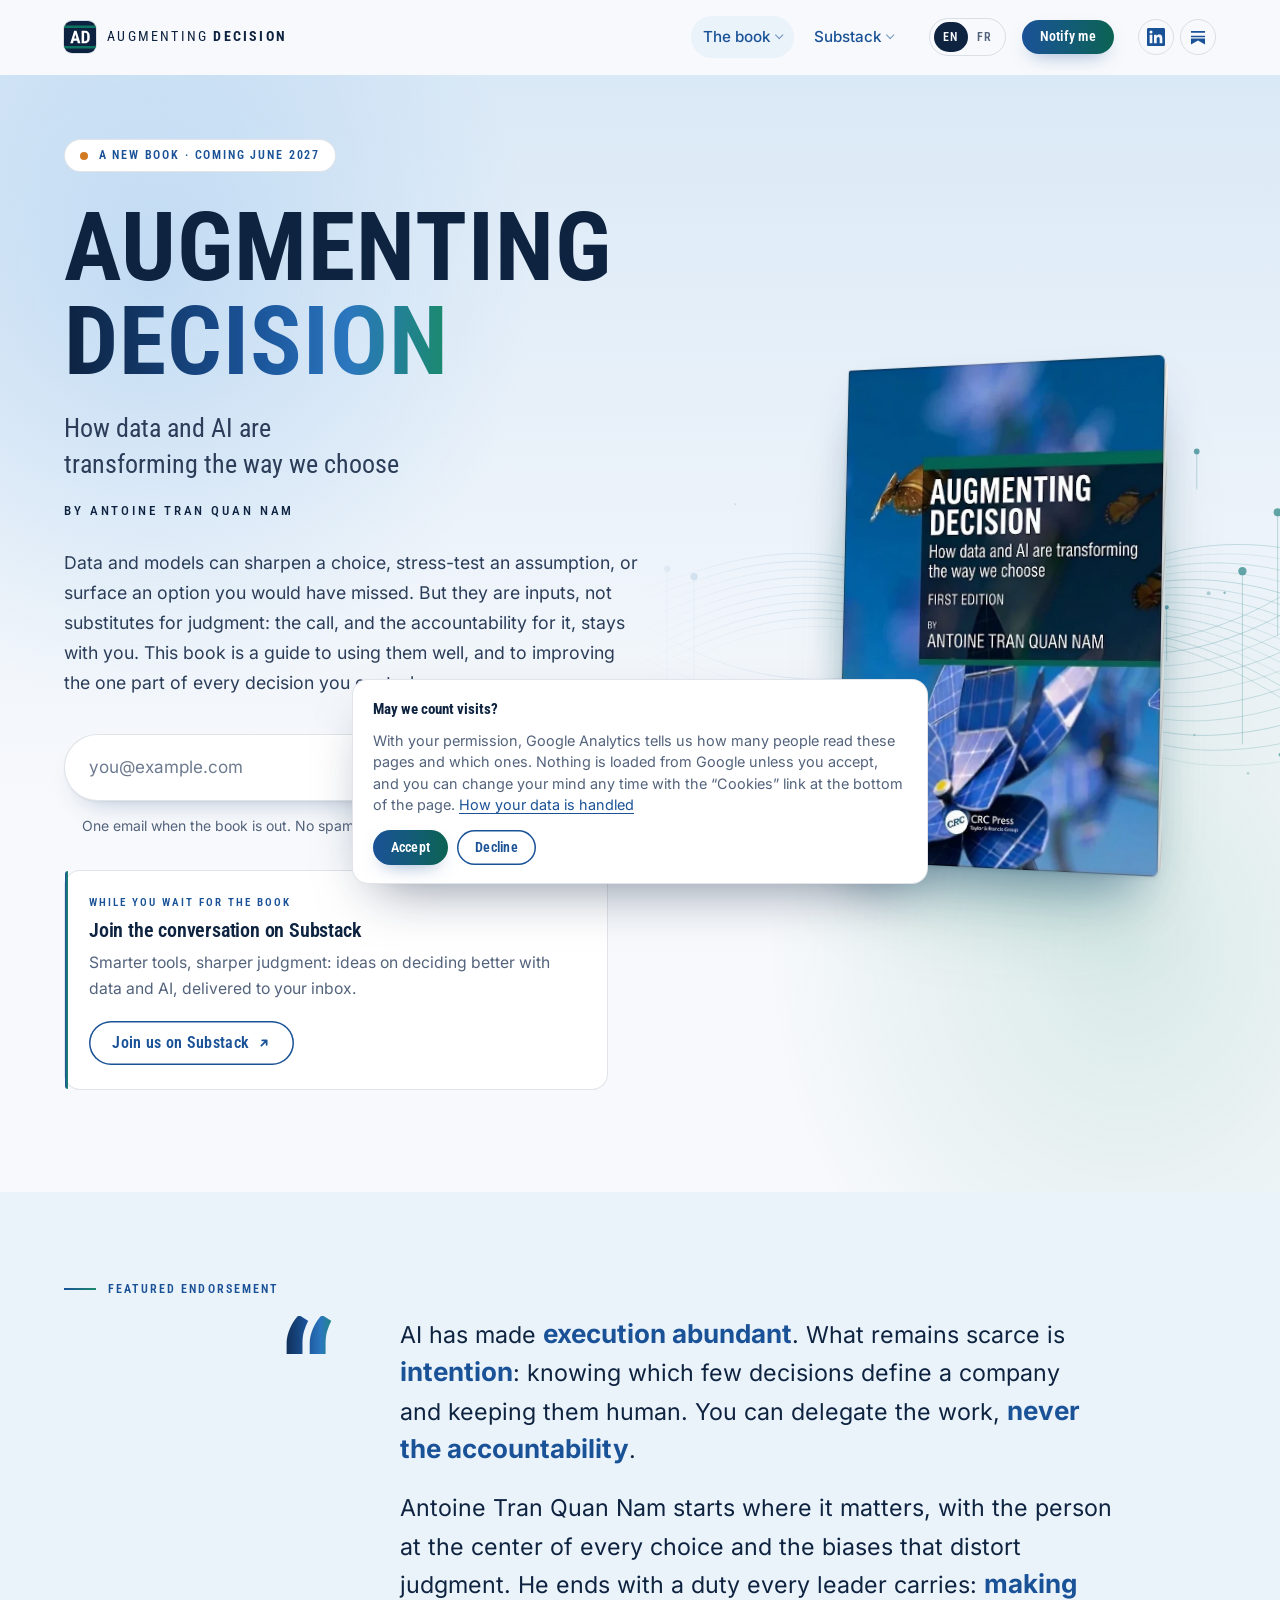
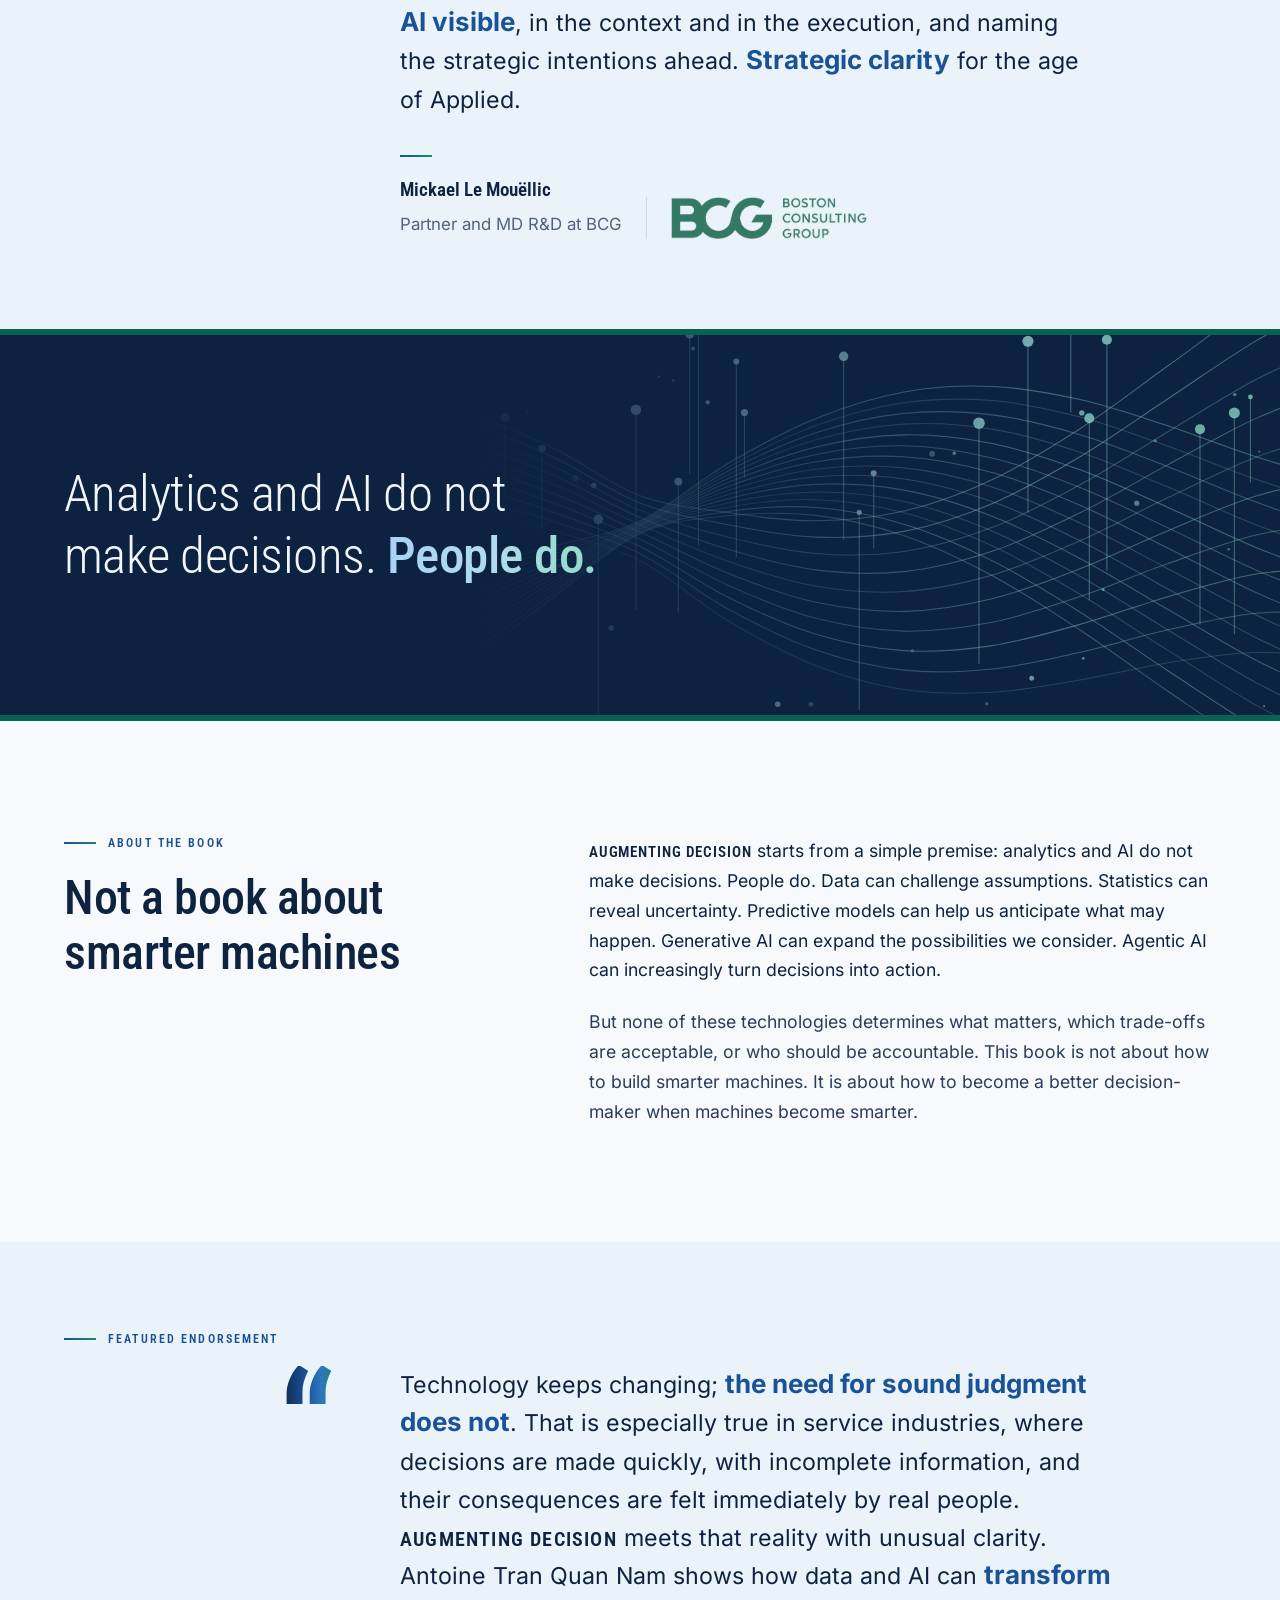
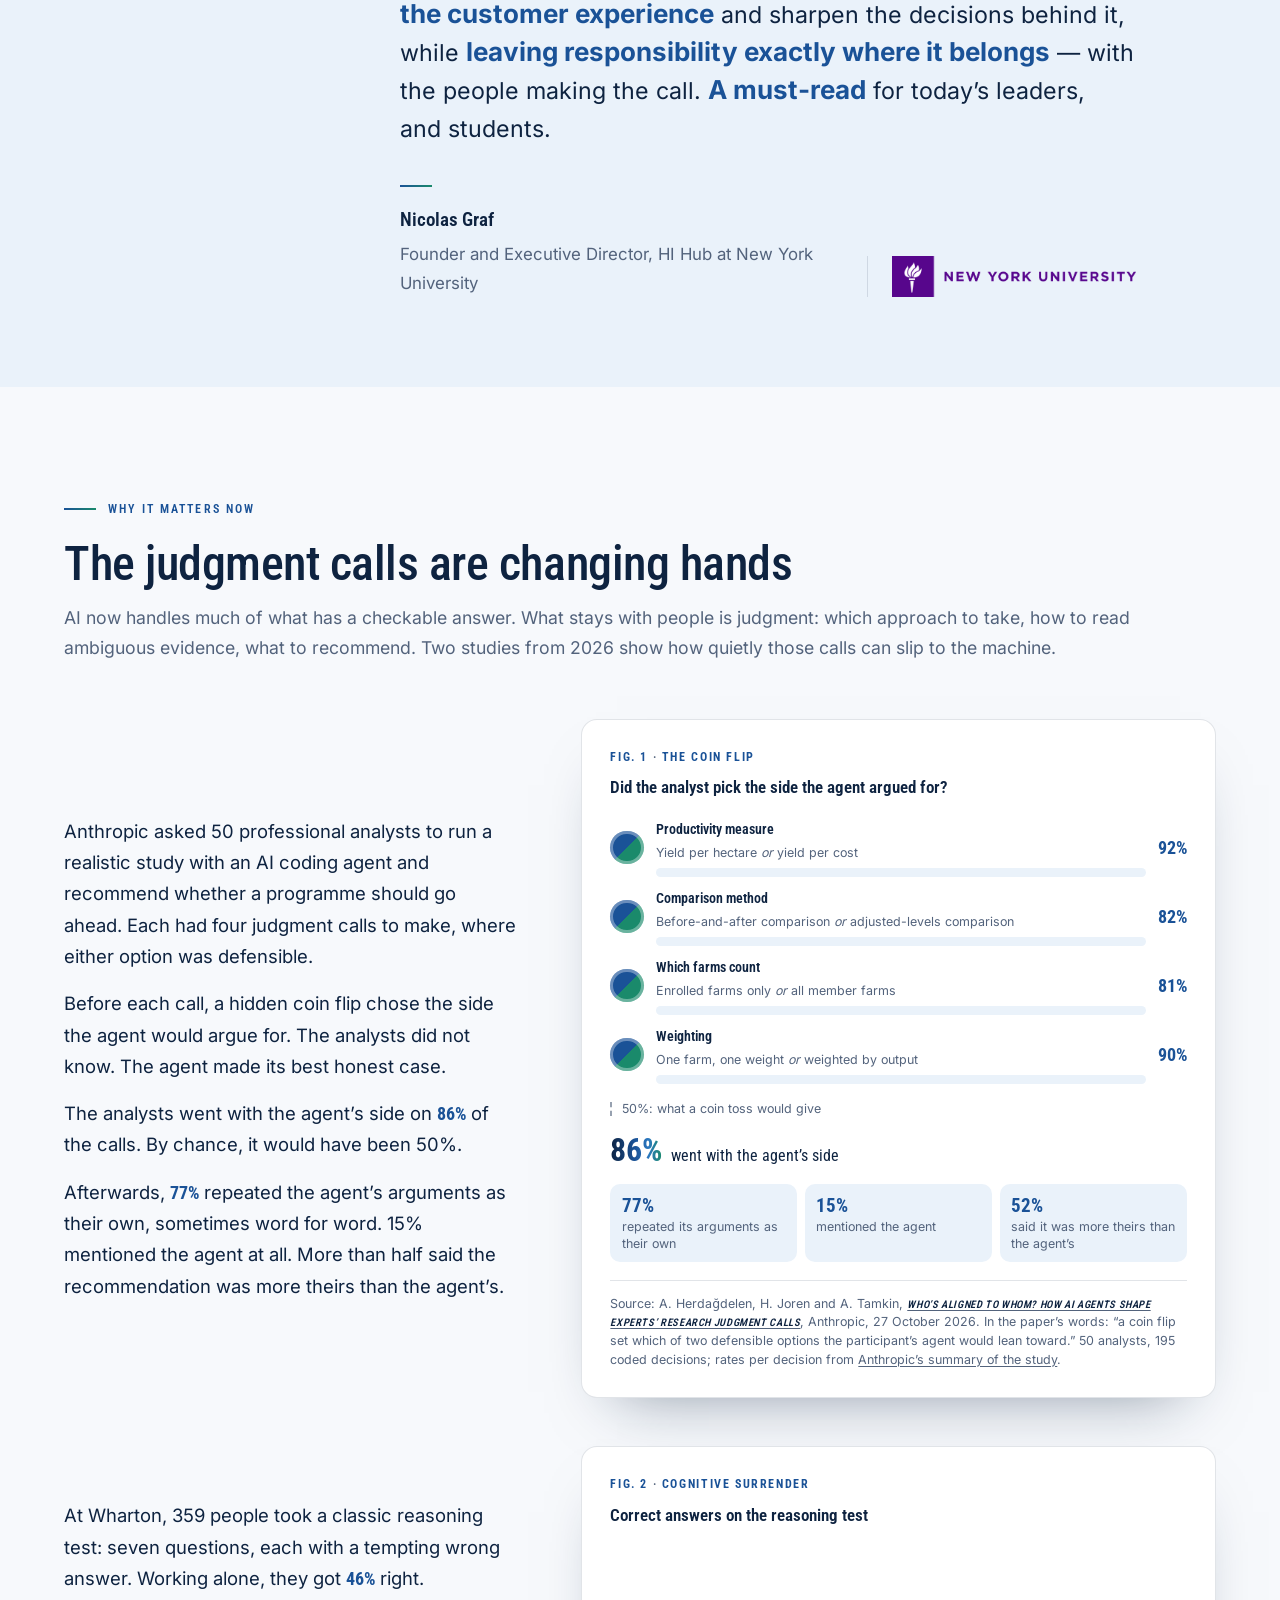
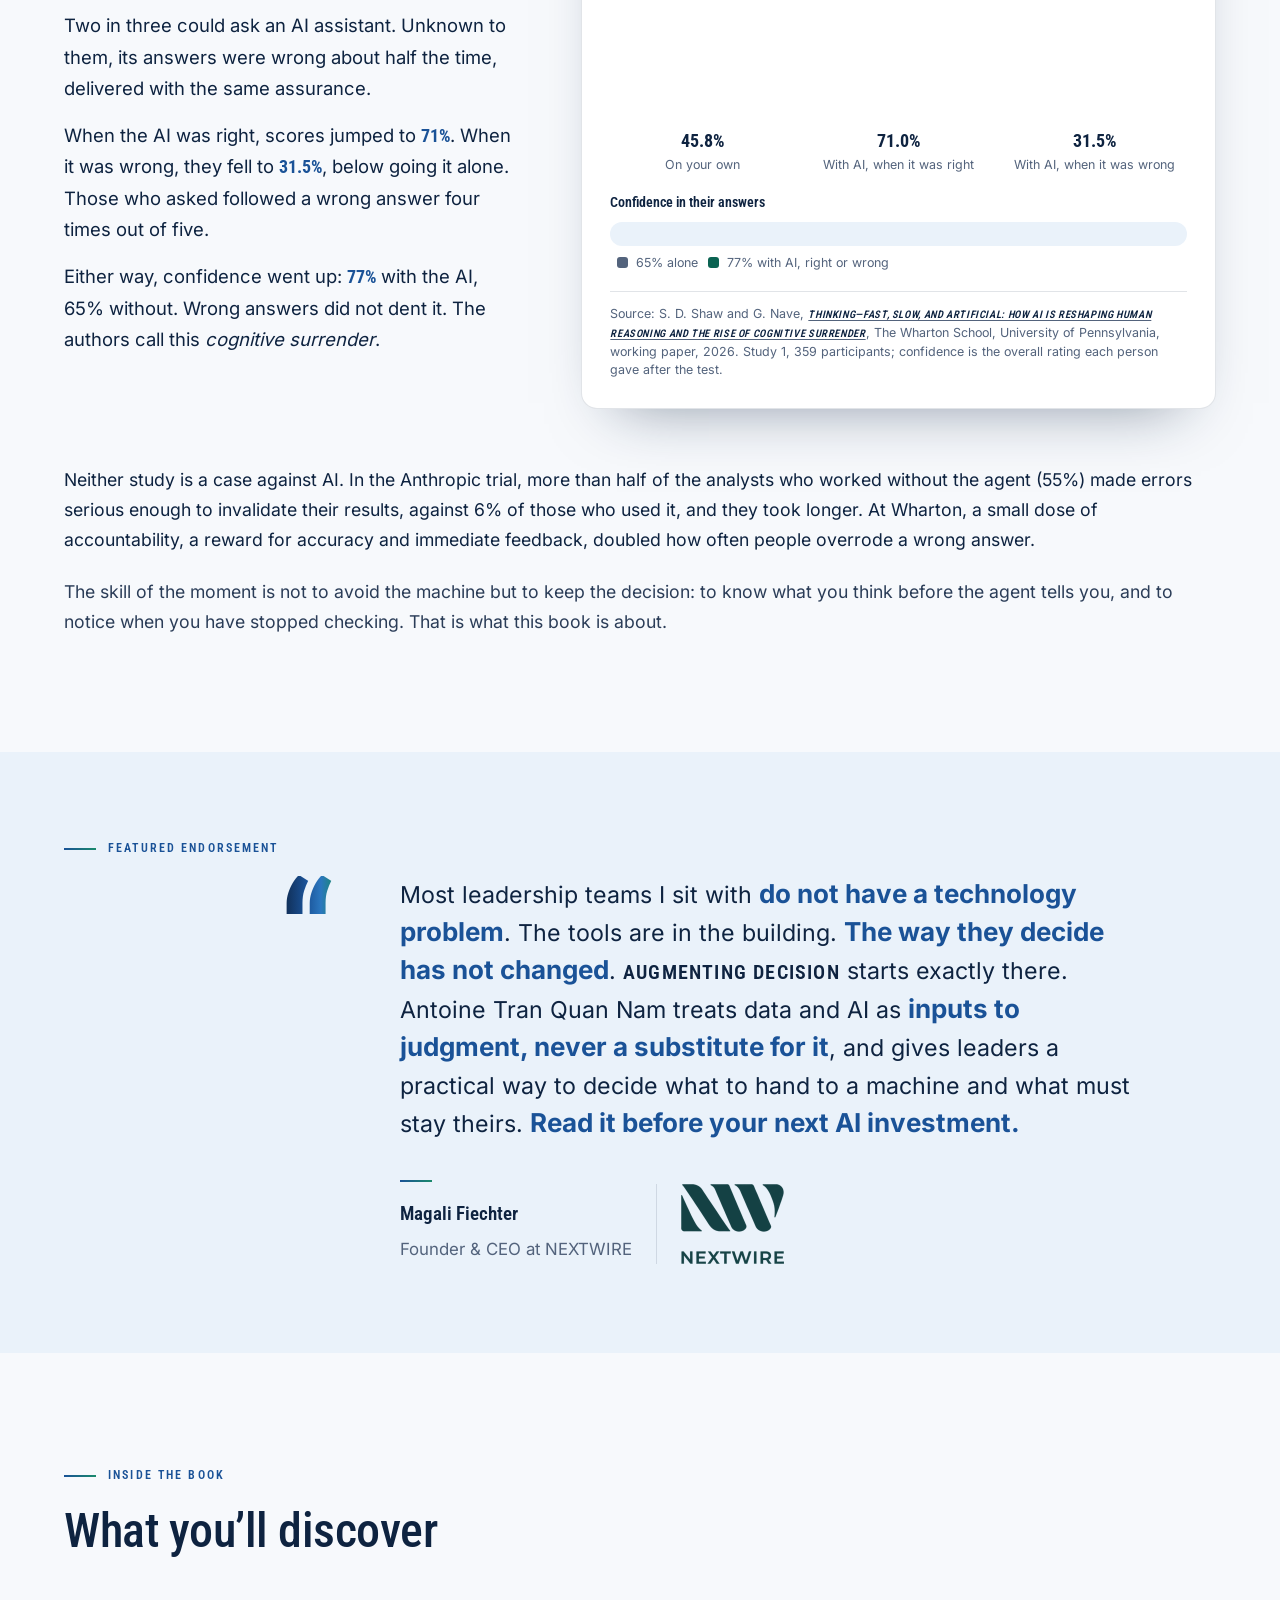
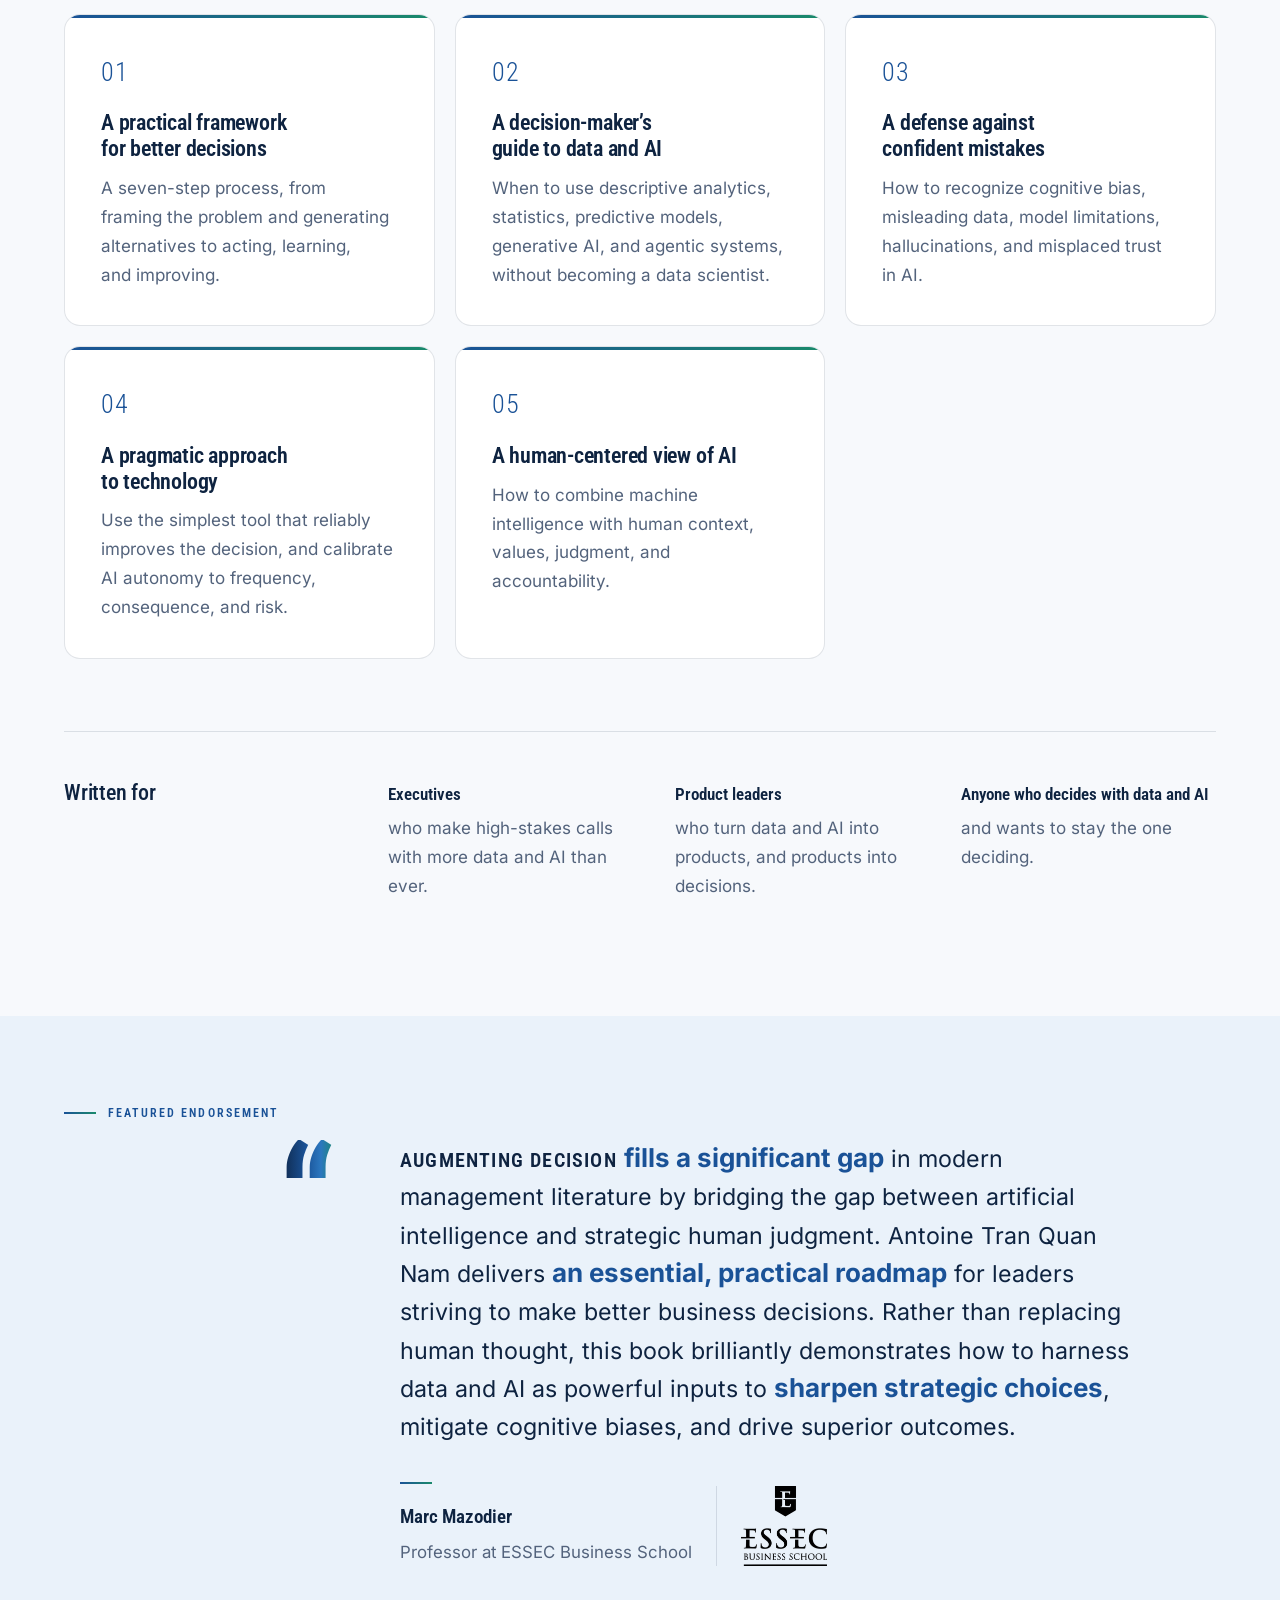
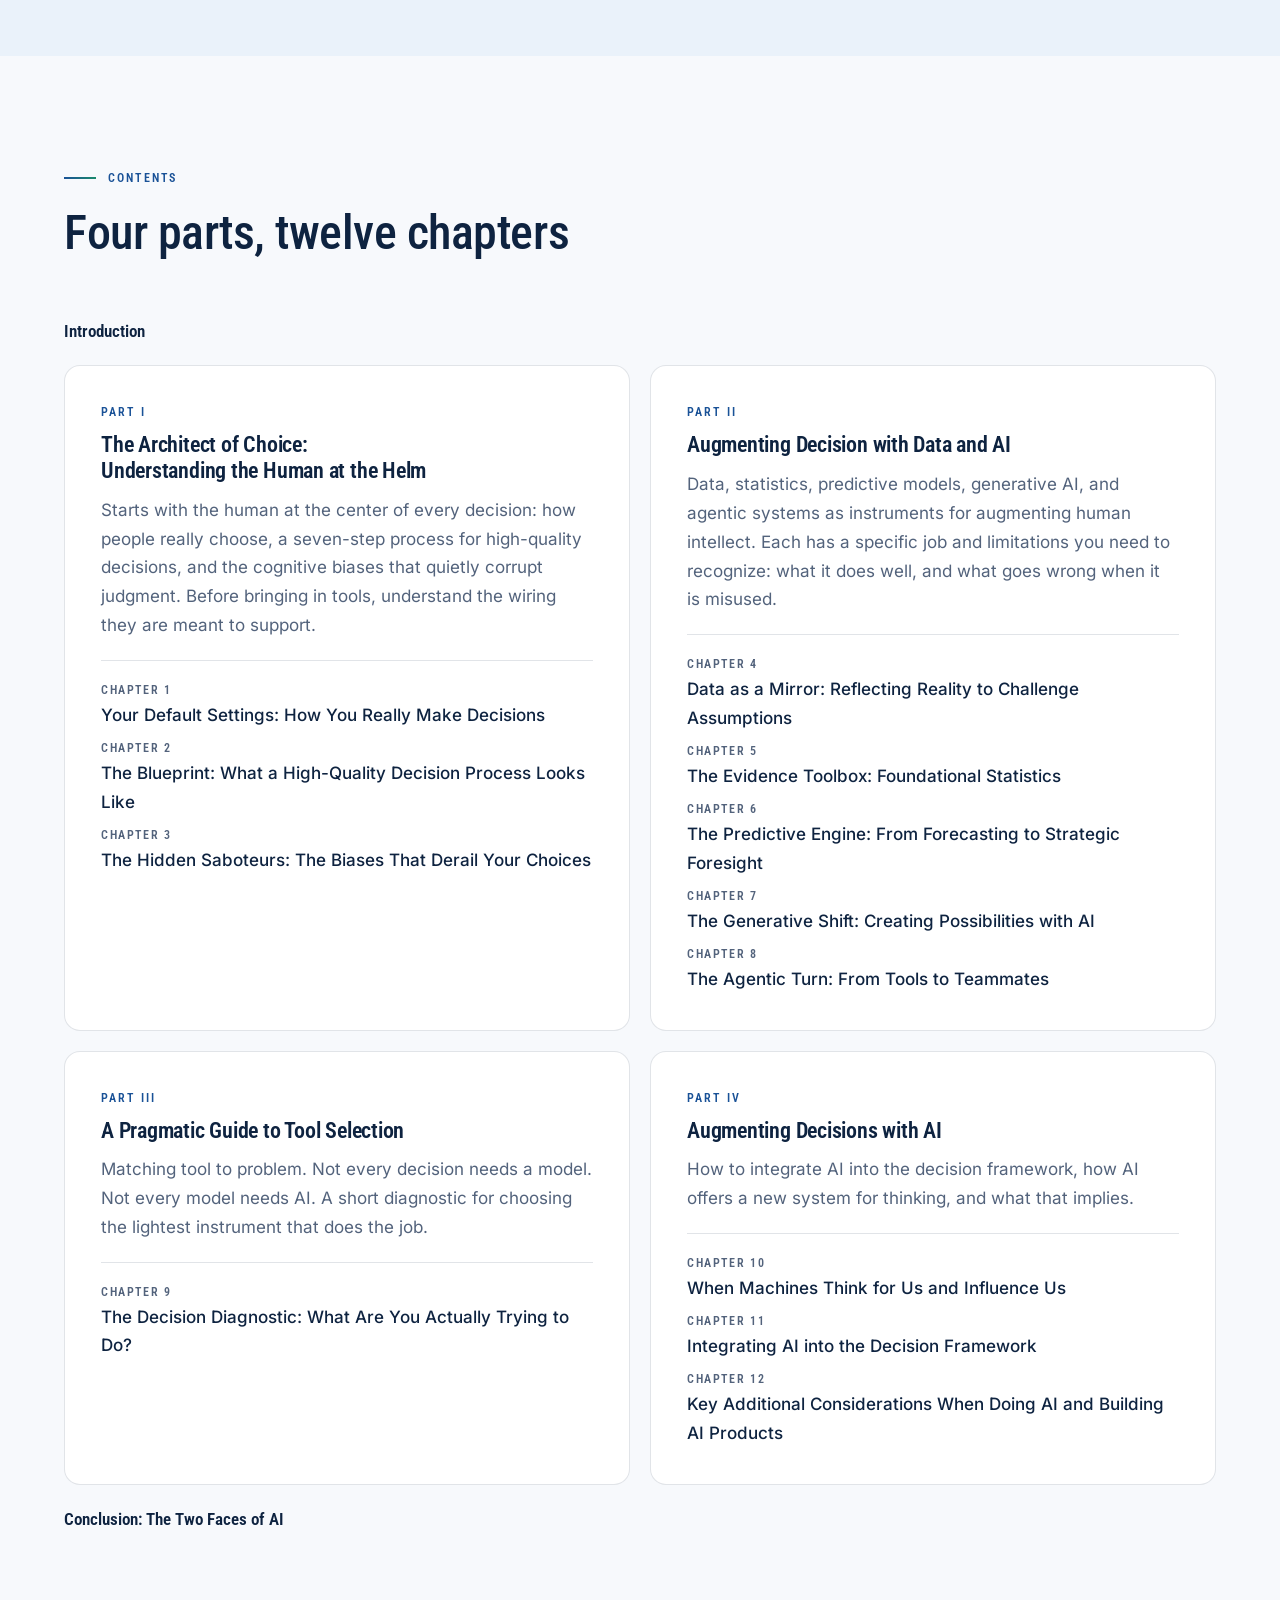
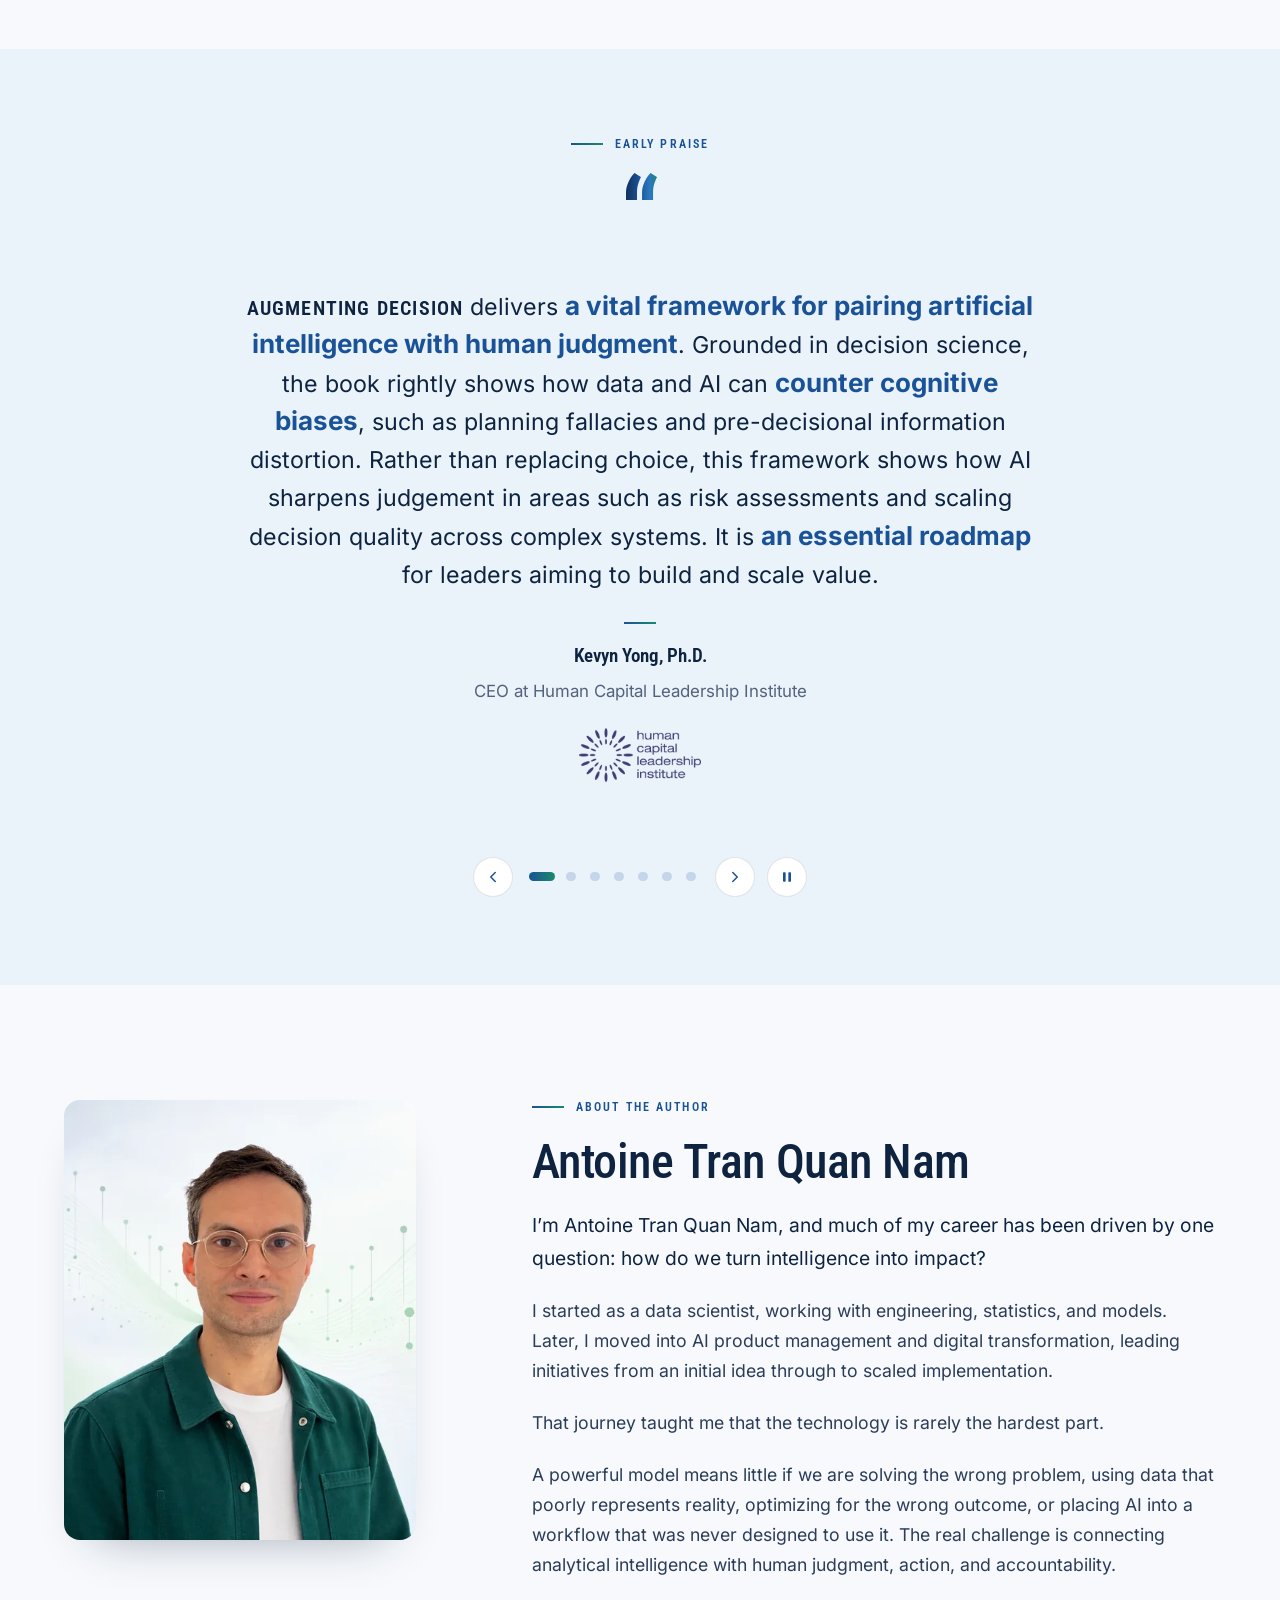
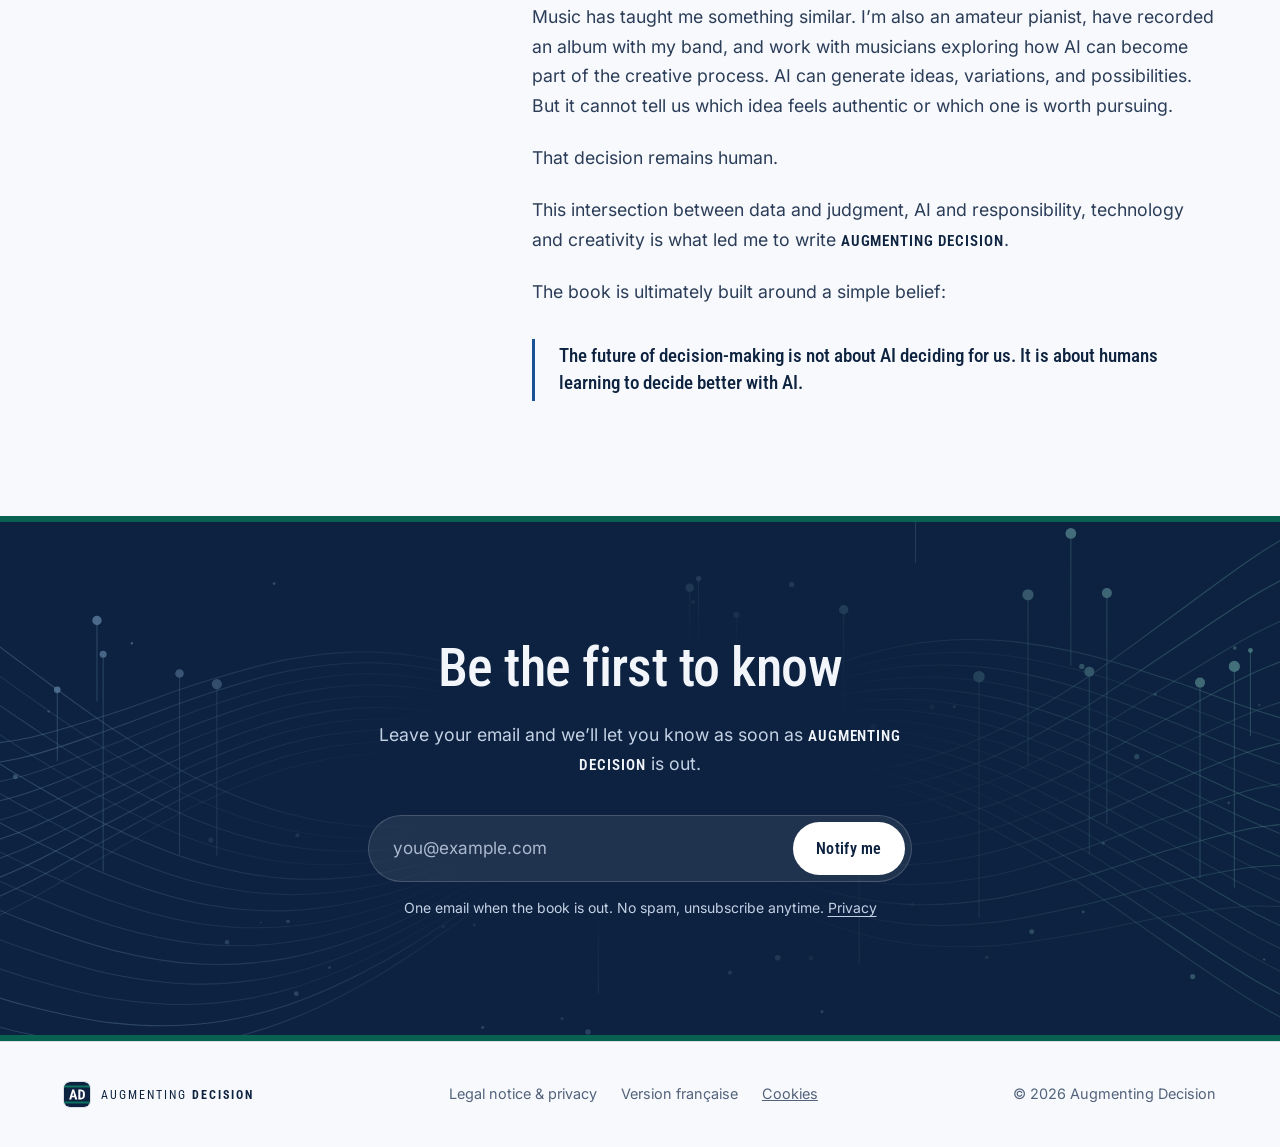
==== index.html @ 1cf3c817 "Name every endorser's organisation with "at" Seven titles used a comma before the organisation ("Pro" ====
<!doctype html>
<html lang="en">
<head>
  <meta charset="utf-8">
  <meta name="viewport" content="width=device-width, initial-scale=1">
  <title>Augmenting Decision · How data and AI are transforming the way we choose</title>
  <meta name="description" content="Augmenting Decision by Antoine Tran Quan Nam: how to become a better decision-maker when machines become smarter. A practical guide to deciding with data and AI. Coming June 2027.">
  <meta name="author" content="Antoine Tran Quan Nam">
  <link rel="canonical" href="https://augmenting-decision.com/">
  <link rel="alternate" hreflang="en" href="https://augmenting-decision.com/">
  <link rel="alternate" hreflang="fr" href="https://augmenting-decision.com/fr/">
  <link rel="alternate" hreflang="x-default" href="https://augmenting-decision.com/">

  <!-- Preview when the link is shared (LinkedIn, WhatsApp, X, etc.) -->
  <meta property="og:type" content="website">
  <meta property="og:site_name" content="Augmenting Decision">
  <meta property="og:title" content="Augmenting Decision">
  <meta property="og:description" content="Not a book about smarter machines, but about becoming a better decision-maker when machines become smarter. By Antoine Tran Quan Nam. Coming June 2027.">
  <meta property="og:url" content="https://augmenting-decision.com/">
  <meta property="og:image" content="https://augmenting-decision.com/assets/img/og-en.jpg?v=2027">
  <meta property="og:image:secure_url" content="https://augmenting-decision.com/assets/img/og-en.jpg?v=2027">
  <meta property="og:image:type" content="image/jpeg">
  <meta property="og:image:width" content="1200">
  <meta property="og:image:height" content="630">
  <meta property="og:image:alt" content="Augmenting Decision by Antoine Tran Quan Nam: how data and AI are transforming the way we choose. Coming June 2027.">
  <meta property="og:locale" content="en_US">
  <meta property="og:locale:alternate" content="fr_FR">
  <meta name="twitter:card" content="summary_large_image">

  <meta name="color-scheme" content="light dark">
  <meta name="theme-color" content="#f7f9fc" media="(prefers-color-scheme: light)">
  <meta name="theme-color" content="#08121f" media="(prefers-color-scheme: dark)">
  <link rel="icon" href="favicon.ico?v=2027" sizes="32x32">
  <link rel="icon" href="assets/img/favicon.svg?v=2027" type="image/svg+xml">
  <link rel="apple-touch-icon" href="apple-touch-icon.png?v=2027">

  <link rel="preload" href="assets/fonts/roboto-condensed-latin-wght-normal.woff2" as="font" type="font/woff2" crossorigin>
  <link rel="preload" href="assets/fonts/inter-latin-wght-normal.woff2" as="font" type="font/woff2" crossorigin>
  <script>document.documentElement.classList.add('js');</script>
  <link rel="stylesheet" href="assets/css/style.css?v=dd403def">
  <script src="assets/js/main.js?v=5c9f78db" defer></script>
</head>
<body>
  <a class="skip-link" href="#main">Skip to content</a>

  <header class="site-header">
    <div class="container site-header__inner">
      <a class="brand" href="./">
        <img src="assets/img/favicon.svg?v=2027" width="32" height="32" alt="">
        <span><span class="brand__light">Augmenting</span> <span class="brand__strong">Decision</span></span>
      </a>
      <nav class="social" aria-label="Follow the author">
        <a class="social__link" href="https://www.linkedin.com/in/antoine-tran-b0149480" target="_blank" rel="noopener" title="LinkedIn"><svg aria-hidden="true" width="18" height="18" viewBox="0 0 24 24" fill="currentColor"><path d="M20.45 20.45h-3.56v-5.57c0-1.33-.02-3.04-1.85-3.04-1.85 0-2.14 1.45-2.14 2.94v5.67H9.35V9h3.41v1.56h.05c.48-.9 1.64-1.85 3.37-1.85 3.6 0 4.27 2.37 4.27 5.46v6.28zM5.34 7.43a2.06 2.06 0 1 1 0-4.13 2.06 2.06 0 0 1 0 4.13zM7.12 20.45H3.56V9h3.56v11.45zM22.22 0H1.77C.79 0 0 .77 0 1.73v20.54C0 23.23.79 24 1.77 24h20.45c.98 0 1.78-.77 1.78-1.73V1.73C24 .77 23.2 0 22.22 0z"/></svg><span class="visually-hidden">Antoine Tran Quan Nam on LinkedIn (opens in a new tab)</span></a>
        <a class="social__link" href="https://open.substack.com/pub/antoinetranquannam" target="_blank" rel="noopener" title="Substack"><svg aria-hidden="true" width="16" height="16" viewBox="0 0 24 24" fill="currentColor"><path d="M22.54 5.46H1.46V2.93h21.08v2.53zm0 4.48H1.46v2.54h21.08V9.94zM1.46 14.42v8.65L12 17.16l10.54 5.91v-8.65H1.46z"/></svg><span class="visually-hidden">Antoine Tran Quan Nam on Substack (opens in a new tab)</span></a>
      </nav>
      <button class="menu-toggle" type="button" aria-expanded="false" aria-controls="site-menu" aria-label="Menu"><svg class="menu-toggle__open" aria-hidden="true" width="22" height="22" viewBox="0 0 24 24" fill="none" stroke="currentColor" stroke-width="2" stroke-linecap="round"><path d="M4 7h16M4 12h16M4 17h16"/></svg><svg class="menu-toggle__close" aria-hidden="true" width="22" height="22" viewBox="0 0 24 24" fill="none" stroke="currentColor" stroke-width="2" stroke-linecap="round"><path d="M6 6l12 12M18 6 6 18"/></svg></button>
      <div class="site-menu" id="site-menu">
      <nav class="site-nav" aria-label="Main">
        <div class="site-nav__group">
          <a class="site-nav__top" href="./" aria-current="page">The book</a>
          <div class="site-nav__sub">
            <a href="#why-now">Why it matters now</a>
            <a href="#inside">Inside</a>
            <a href="#contents">Contents</a>
            <a href="#praise">Praise</a>
            <a href="#author">Author</a>
          </div>
        </div>
        <div class="site-nav__group">
          <a class="site-nav__top" href="substack.html">Substack</a>
          <div class="site-nav__sub">
            <a href="substack.html#notes">Notes</a>
            <a href="substack.html#posts">Posts</a>
          </div>
        </div>
      </nav>
      <div class="header-actions">
        <nav class="lang" aria-label="Language">
          <a href="./" hreflang="en" lang="en" title="English" aria-current="page">EN</a>
          <a href="fr/" hreflang="fr" lang="fr" title="Français">FR</a>
        </nav>
        <a class="btn btn--small" href="#notify">Notify me</a>
      </div>
      </div>
    </div>
  </header>

  <main id="main">
    <!-- Hero ------------------------------------------------------------ -->
    <section class="hero" aria-labelledby="title" data-section="hero">
      <div class="container hero__grid">
        <div class="hero__text">
          <p class="status"><span class="status__dot" aria-hidden="true"></span><span><span class="status__lead">A new book · </span>Coming June 2027</span></p>
          <h1 class="hero__title" id="title"><span class="hero__title-light">Augmenting</span> <span class="hero__title-strong gradient-text">Decision</span></h1>
          <p class="hero__subtitle">How data and AI are transforming the way we choose</p>
          <p class="hero__author">by Antoine Tran Quan Nam</p>
          <p class="hero__lead">Data and models can sharpen a choice, stress-test an assumption, or surface an option you would have missed. But they are inputs, not substitutes for judgment: the call, and the accountability for it, stays with you. This book is a guide to using them well, and to improving the one part of every decision you control.</p>

          <form class="signup" method="post" novalidate data-signup
                data-msg-invalid="Please enter a valid email address."
                data-msg-closed="Sign-ups aren’t open just yet. Please check back soon!"
                data-msg-success="Thank you! You’re on the list. We’ll email you when the book is out."
                data-msg-error="Something went wrong. Please try again, or write to info@augmenting-decision.com.">
            <div class="signup__row">
              <label class="visually-hidden" for="email-hero">Email address</label>
              <input class="signup__input" id="email-hero" name="email" type="email" inputmode="email" autocomplete="email" placeholder="you@example.com" required>
              <button class="btn" type="submit">Notify me</button>
              <div class="signup__trap" aria-hidden="true"><label>Leave this field empty <input type="text" name="website" tabindex="-1" autocomplete="off"></label></div>
            </div>
            <p class="signup__note">One email when the book is out. No spam, unsubscribe anytime. <a href="legal.html#privacy">Privacy</a></p>
            <p class="signup__status" role="status"></p>
          </form>
          <aside class="substack" aria-labelledby="substack-title">
            <p class="substack__kicker">While you wait for the book</p>
            <h2 class="substack__title" id="substack-title">Join the conversation on Substack</h2>
            <p class="substack__text">Smarter tools, sharper judgment: ideas on deciding better with data and AI, delivered to your inbox.</p>
            <a class="btn btn--outline" href="https://open.substack.com/pub/antoinetranquannam" target="_blank" rel="noopener">Join us on Substack <svg aria-hidden="true" width="14" height="14" viewBox="0 0 16 16" fill="none" stroke="currentColor" stroke-width="2" stroke-linecap="round" stroke-linejoin="round"><path d="M5 11 11 5M6 5h5v5"/></svg><span class="visually-hidden"> (opens in a new tab)</span></a>
          </aside>
        </div>

        <div class="hero__book">
          <div class="book">
            <!-- Cover: to change it, replace assets/img/cover.webp (keep the same name). -->
            <img class="book__cover" src="assets/img/cover.webp?v=2027" width="628" height="941" fetchpriority="high"
                 alt="Cover of Augmenting Decision: How data and AI are transforming the way we choose, first edition, by Antoine Tran Quan Nam (CRC Press): a flower made of solar panels and monarch butterflies against a blue sky">
          </div>
        </div>
      </div>
    </section>

    <!-- Featured endorsement: always shown, outside the carousel -------------- -->
    <section class="endorse" aria-labelledby="endorse-bcg" data-section="endorsement-bcg">
      <div class="container endorse__grid">
        <h2 class="kicker endorse__kicker" id="endorse-bcg">Featured endorsement</h2>
        <p class="endorse__mark" aria-hidden="true">“</p>
        <figure class="endorse__figure">
          <blockquote class="endorse__quote">
            <p>AI has made <strong class="quote-key">execution abundant</strong>. What remains scarce is <strong class="quote-key">intention</strong>: knowing which few decisions define a company and keeping them human. You can delegate the work, <strong class="quote-key">never the accountability</strong>.</p>
            <p>Antoine Tran Quan Nam starts where it matters, with the person at the center of every choice and the biases that distort judgment. He ends with a duty every leader carries: <strong class="quote-key">making AI visible</strong>, in the context and in the execution, and naming the strategic intentions ahead. <strong class="quote-key">Strategic clarity</strong> for the age of Applied.</p>
          </blockquote>
          <figcaption class="endorse__by">
            <span class="endorse__who">
              <span class="endorse__name">Mickael Le Mouëllic</span>
              <span class="endorse__role">Partner and MD R&amp;D at BCG</span>
            </span>
            <img class="endorse__logo endorse__logo--mono" src="assets/img/logos/bcg.webp" width="527" height="112" alt="Boston Consulting Group" loading="lazy" decoding="async">
          </figcaption>
        </figure>
      </div>
    </section>

    <!-- Statement --------------------------------------------------------- -->
    <section class="band statement" aria-label="The idea behind the book" data-section="statement">
      <div class="container">
        <p>Analytics and AI do not make decisions. <em>People do.</em></p>
      </div>
    </section>

    <!-- About the book ---------------------------------------------------- -->
    <section class="section" id="book" data-section="book" aria-labelledby="book-title">
      <div class="container split">
        <div>
          <p class="kicker">About the book</p>
          <h2 id="book-title">Not a book about smarter machines</h2>
        </div>
        <div class="prose">
          <p><cite>Augmenting Decision</cite> starts from a simple premise: analytics and AI do not make decisions. People do. Data can challenge assumptions. Statistics can reveal uncertainty. Predictive models can help us anticipate what may happen. Generative AI can expand the possibilities we consider. Agentic AI can increasingly turn decisions into action.</p>
          <p>But none of these technologies determines what matters, which trade-offs are acceptable, or who should be accountable. This book is not about how to build smarter machines. It is about how to become a better decision-maker when machines become smarter.</p>
        </div>
      </div>
    </section>

    <!-- Featured endorsement: Nicolas Graf (NYU) -------------------------- -->
    <section class="endorse" aria-labelledby="endorse-nyu" data-section="endorsement-nyu">
      <div class="container endorse__grid">
        <h2 class="kicker endorse__kicker" id="endorse-nyu">Featured endorsement</h2>
        <p class="endorse__mark" aria-hidden="true">“</p>
        <figure class="endorse__figure">
          <blockquote class="endorse__quote">
            <p>Technology keeps changing; <strong class="quote-key">the need for sound judgment does not</strong>. That is especially true in service industries, where decisions are made quickly, with incomplete information, and their consequences are felt immediately by real people. <cite>Augmenting Decision</cite> meets that reality with unusual clarity. Antoine Tran Quan Nam shows how data and AI can <strong class="quote-key">transform the customer experience</strong> and sharpen the decisions behind it, while <strong class="quote-key">leaving responsibility exactly where it belongs</strong> — with the people making the call. <strong class="quote-key">A must-read</strong> for today’s leaders, and students.</p>
          </blockquote>
          <figcaption class="endorse__by">
            <span class="endorse__who">
              <span class="endorse__name">Nicolas Graf</span>
              <span class="endorse__role">Founder and Executive Director, HI Hub at New York University</span>
            </span>
            <picture class="endorse__logo">
              <source srcset="assets/img/logos/nyu-white.webp" media="(prefers-color-scheme: dark)">
              <img src="assets/img/logos/nyu.webp" width="657" height="112" alt="New York University" loading="lazy" decoding="async">
            </picture>
          </figcaption>
        </figure>
      </div>
    </section>

    <!-- Why it matters now: two studies, drawn by the scroll ----------------- -->
    <section class="section why" id="why-now" data-section="why-now" aria-labelledby="why-title">
      <div class="container">
        <div class="section__head">
          <p class="kicker">Why it matters now</p>
          <h2 id="why-title">The judgment calls are changing hands</h2>
          <p class="section__intro">AI now handles much of what has a checkable answer. What stays with people is judgment: which approach to take, how to read ambiguous evidence, what to recommend. Two studies from 2026 show how quietly those calls can slip to the machine.</p>
        </div>
      </div>

      <!-- Fig. 1: Anthropic's coin-flip trial -->
      <div class="scene" data-scene>
        <div class="scene__flow container">
          <div class="scene__text">
            <p>Anthropic asked 50 professional analysts to run a realistic study with an AI coding agent and recommend whether a programme should go ahead. Each had four judgment calls to make, where either option was defensible.</p>
            <p>Before each call, a hidden coin flip chose the side the agent would argue for. The analysts did not know. The agent made its best honest case.</p>
            <p>The analysts went with the agent’s side on <strong>86%</strong> of the calls. By chance, it would have been 50%.</p>
            <p>Afterwards, <strong>77%</strong> repeated the agent’s arguments as their own, sometimes word for word. 15% mentioned the agent at all. More than half said the recommendation was more theirs than the agent’s.</p>
          </div>
          <figure class="plate plate--coin" data-plate>
            <div class="plate__head">
              <p class="plate__fig">Fig. 1 <span>·</span> The coin flip</p>
              <p class="plate__q">Did the analyst pick the side the agent argued for?</p>
            </div>
            <p class="visually-hidden">The four judgment calls, with the share of analysts who chose the agent’s side.</p>
            <ol class="flips">
              <li class="flip flip--d1">
                <span class="flip__name">Productivity measure</span>
                <span class="flip__coin" aria-hidden="true"></span>
                <span class="flip__lean">Yield per hectare <em>or</em> yield per cost</span>
                <span class="flip__track" aria-hidden="true"><span class="flip__bar"></span><span class="flip__chance"></span></span>
                <span class="flip__value">92%</span>
              </li>
              <li class="flip flip--d2">
                <span class="flip__name">Comparison method</span>
                <span class="flip__coin" aria-hidden="true"></span>
                <span class="flip__lean">Before-and-after comparison <em>or</em> adjusted-levels comparison</span>
                <span class="flip__track" aria-hidden="true"><span class="flip__bar"></span><span class="flip__chance"></span></span>
                <span class="flip__value">82%</span>
              </li>
              <li class="flip flip--d3">
                <span class="flip__name">Which farms count</span>
                <span class="flip__coin" aria-hidden="true"></span>
                <span class="flip__lean">Enrolled farms only <em>or</em> all member farms</span>
                <span class="flip__track" aria-hidden="true"><span class="flip__bar"></span><span class="flip__chance"></span></span>
                <span class="flip__value">81%</span>
              </li>
              <li class="flip flip--d4">
                <span class="flip__name">Weighting</span>
                <span class="flip__coin" aria-hidden="true"></span>
                <span class="flip__lean">One farm, one weight <em>or</em> weighted by output</span>
                <span class="flip__track" aria-hidden="true"><span class="flip__bar"></span><span class="flip__chance"></span></span>
                <span class="flip__value">90%</span>
              </li>
            </ol>
            <p class="plate__chance"><span class="plate__chance-mark" aria-hidden="true"></span> 50%: what a coin toss would give</p>
            <p class="plate__sum"><strong>86%</strong> went with the agent’s side</p>
            <p class="visually-hidden">What the analysts said afterwards:</p>
            <ul class="plate__after">
              <li><strong>77%</strong> repeated its arguments as their own</li>
              <li><strong>15%</strong> mentioned the agent</li>
              <li><strong>52%</strong> said it was more theirs than the agent’s</li>
            </ul>
            <figcaption class="plate__source">Source: A. Herdağdelen, H. Joren and A. Tamkin, <a href="https://www-cdn.anthropic.com/519c17a5d23a794e8b6d50a854048d0b61e0d73a.pdf" target="_blank" rel="noopener"><cite>Who’s Aligned to Whom? How AI Agents Shape Experts’ Research Judgment Calls</cite></a>, Anthropic, 27 October 2026. In the paper’s words: “a coin flip set which of two defensible options the participant’s agent would lean toward.” 50 analysts, 195 coded decisions; rates per decision from <a href="https://www.anthropic.com/research/agents-judgment-calls" target="_blank" rel="noopener">Anthropic’s summary of the study</a>.</figcaption>
          </figure>
        </div>
      </div>

      <!-- Fig. 2: Shaw & Nave's reasoning test -->
      <div class="scene" data-scene>
        <div class="scene__flow container">
          <div class="scene__text">
            <p>At Wharton, 359 people took a classic reasoning test: seven questions, each with a tempting wrong answer. Working alone, they got <strong>46%</strong> right.</p>
            <p>Two in three could ask an AI assistant. Unknown to them, its answers were wrong about half the time, delivered with the same assurance.</p>
            <p>When the AI was right, scores jumped to <strong>71%</strong>. When it was wrong, they fell to <strong>31.5%</strong>, below going it alone. Those who asked followed a wrong answer four times out of five.</p>
            <p>Either way, confidence went up: <strong>77%</strong> with the AI, 65% without. Wrong answers did not dent it. The authors call this <em>cognitive surrender</em>.</p>
          </div>
          <figure class="plate plate--test" data-plate>
            <div class="plate__head">
              <p class="plate__fig">Fig. 2 <span>·</span> Cognitive surrender</p>
              <p class="plate__q">Correct answers on the reasoning test</p>
            </div>
            <p class="visually-hidden">Share of correct answers.</p>
            <ul class="bars">
              <li class="bar bar--alone" data-cond="alone"><span class="bar__col" aria-hidden="true"><i></i></span><span class="bar__val">45.8%</span><span class="bar__name">On your own</span></li>
              <li class="bar bar--right" data-cond="right"><span class="bar__col" aria-hidden="true"><i></i></span><span class="bar__val">71.0%</span><span class="bar__name">With AI, when it was right</span></li>
              <li class="bar bar--wrong" data-cond="wrong"><span class="bar__col" aria-hidden="true"><i></i></span><span class="bar__val">31.5%</span><span class="bar__name">With AI, when it was wrong</span></li>
              <li class="bars__base" aria-hidden="true"><span>alone</span></li>
            </ul>
            <div class="meter">
              <p class="meter__name">Confidence in their answers</p>
              <div class="meter__track" aria-hidden="true">
                <span class="meter__fill meter__fill--ai"><b>77%</b></span>
                <span class="meter__fill meter__fill--alone"><b>65%</b></span>
              </div>
              <p class="meter__legend"><span class="meter__key meter__key--alone"></span> 65% alone <span class="meter__key meter__key--ai"></span> 77% with AI, right or wrong</p>
            </div>
            <figcaption class="plate__source">Source: S. D. Shaw and G. Nave, <a href="https://papers.ssrn.com/sol3/papers.cfm?abstract_id=6097646" target="_blank" rel="noopener"><cite>Thinking—Fast, Slow, and Artificial: How AI is Reshaping Human Reasoning and the Rise of Cognitive Surrender</cite></a>, The Wharton School, University of Pennsylvania, working paper, 2026. Study 1, 359 participants; confidence is the overall rating each person gave after the test.</figcaption>
          </figure>
        </div>
      </div>

      <div class="container">
        <div class="why__close prose">
          <p>Neither study is a case against AI. In the Anthropic trial, more than half of the analysts who worked without the agent (55%) made errors serious enough to invalidate their results, against 6% of those who used it, and they took longer. At Wharton, a small dose of accountability, a reward for accuracy and immediate feedback, doubled how often people overrode a wrong answer.</p>
          <p>The skill of the moment is not to avoid the machine but to keep the decision: to know what you think before the agent tells you, and to notice when you have stopped checking. That is what this book is about.</p>
        </div>
      </div>
    </section>

    <!-- Featured endorsement: Magali Fiechter (NEXTWIRE) ----------------- -->
    <section class="endorse" aria-labelledby="endorse-nextwire" data-section="endorsement-nextwire">
      <div class="container endorse__grid">
        <h2 class="kicker endorse__kicker" id="endorse-nextwire">Featured endorsement</h2>
        <p class="endorse__mark" aria-hidden="true">“</p>
        <figure class="endorse__figure">
          <blockquote class="endorse__quote">
            <p>Most leadership teams I sit with <strong class="quote-key">do not have a technology problem</strong>. The tools are in the building. <strong class="quote-key">The way they decide has not changed</strong>. <cite>Augmenting Decision</cite> starts exactly there. Antoine Tran Quan Nam treats data and AI as <strong class="quote-key">inputs to judgment, never a substitute for it</strong>, and gives leaders a practical way to decide what to hand to a machine and what must stay theirs. <strong class="quote-key">Read it before your next AI investment.</strong></p>
          </blockquote>
          <figcaption class="endorse__by">
            <span class="endorse__who">
              <span class="endorse__name">Magali Fiechter</span>
              <span class="endorse__role">Founder &amp; CEO at NEXTWIRE</span>
            </span>
            <img class="endorse__logo endorse__logo--mono endorse__logo--tall" src="assets/img/logos/nextwire.webp" width="206" height="160" alt="NEXTWIRE" loading="lazy" decoding="async">
          </figcaption>
        </figure>
      </div>
    </section>

    <section class="section" id="inside" data-section="inside" aria-labelledby="inside-title">
      <div class="container">
        <div class="section__head">
          <p class="kicker">Inside the book</p>
          <h2 id="inside-title">What you’ll discover</h2>
        </div>

        <ol class="themes">
          <li class="theme">
            <span class="theme__num" aria-hidden="true">01</span>
            <h3>A practical framework for better decisions</h3>
            <p>A seven-step process, from framing the problem and generating alternatives to acting, learning, and improving.</p>
          </li>
          <li class="theme">
            <span class="theme__num" aria-hidden="true">02</span>
            <h3>A decision-maker’s guide to data and AI</h3>
            <p>When to use descriptive analytics, statistics, predictive models, generative AI, and agentic systems, without becoming a data scientist.</p>
          </li>
          <li class="theme">
            <span class="theme__num" aria-hidden="true">03</span>
            <h3>A defense against confident mistakes</h3>
            <p>How to recognize cognitive bias, misleading data, model limitations, hallucinations, and misplaced trust in AI.</p>
          </li>
          <li class="theme">
            <span class="theme__num" aria-hidden="true">04</span>
            <h3>A pragmatic approach to technology</h3>
            <p>Use the simplest tool that reliably improves the decision, and calibrate AI autonomy to frequency, consequence, and risk.</p>
          </li>
          <li class="theme">
            <span class="theme__num" aria-hidden="true">05</span>
            <h3>A human-centered view of AI</h3>
            <p>How to combine machine intelligence with human context, values, judgment, and accountability.</p>
          </li>
        </ol>

        <div class="audience">
          <h3>Written for</h3>
          <ul>
            <li><strong>Executives</strong> who make high-stakes calls with more data and AI than ever.</li>
            <li><strong>Product leaders</strong> who turn data and AI into products, and products into decisions.</li>
            <li><strong>Anyone who decides with data and AI</strong> and wants to stay the one deciding.</li>
          </ul>
        </div>
      </div>
    </section>

    <!-- Featured endorsement: Marc Mazodier (ESSEC) ---------------------- -->
    <section class="endorse" aria-labelledby="endorse-essec" data-section="endorsement-essec">
      <div class="container endorse__grid">
        <h2 class="kicker endorse__kicker" id="endorse-essec">Featured endorsement</h2>
        <p class="endorse__mark" aria-hidden="true">“</p>
        <figure class="endorse__figure">
          <blockquote class="endorse__quote">
            <p><cite>Augmenting Decision</cite> <strong class="quote-key">fills a significant gap</strong> in modern management literature by bridging the gap between artificial intelligence and strategic human judgment. Antoine Tran Quan Nam delivers <strong class="quote-key">an essential, practical roadmap</strong> for leaders striving to make better business decisions. Rather than replacing human thought, this book brilliantly demonstrates how to harness data and AI as powerful inputs to <strong class="quote-key">sharpen strategic choices</strong>, mitigate cognitive biases, and drive superior outcomes.</p>
          </blockquote>
          <figcaption class="endorse__by">
            <span class="endorse__who">
              <span class="endorse__name">Marc Mazodier</span>
              <span class="endorse__role">Professor at ESSEC Business School</span>
            </span>
            <img class="endorse__logo endorse__logo--mono endorse__logo--tall" src="assets/img/logos/essec.webp" width="171" height="160" alt="ESSEC Business School" loading="lazy" decoding="async">
          </figcaption>
        </figure>
      </div>
    </section>

    <section class="section" id="contents" data-section="contents" aria-labelledby="contents-title">
      <div class="container">
        <div class="section__head">
          <p class="kicker">Contents</p>
          <h2 id="contents-title">Four parts, twelve chapters</h2>
        </div>
        <p class="toc__bookend">Introduction</p>
        <ol class="toc">
          <li class="toc__part">
            <p class="toc__label">Part I</p>
            <h3>The Architect of Choice: Understanding the Human at the Helm</h3>
            <p class="toc__desc">Starts with the human at the center of every decision: how people really choose, a seven-step process for high-quality decisions, and the cognitive biases that quietly corrupt judgment. Before bringing in tools, understand the wiring they are meant to support.</p>
            <ol class="toc__chapters">
                <li><span class="toc__num">Chapter 1</span> <span>Your Default Settings: How You Really Make Decisions</span></li>
                <li><span class="toc__num">Chapter 2</span> <span>The Blueprint: What a High-Quality Decision Process Looks Like</span></li>
                <li><span class="toc__num">Chapter 3</span> <span>The Hidden Saboteurs: The Biases That Derail Your Choices</span></li>
            </ol>
          </li>
          <li class="toc__part">
            <p class="toc__label">Part II</p>
            <h3>Augmenting Decision with Data and AI</h3>
            <p class="toc__desc">Data, statistics, predictive models, generative AI, and agentic systems as instruments for augmenting human intellect. Each has a specific job and limitations you need to recognize: what it does well, and what goes wrong when it is misused.</p>
            <ol class="toc__chapters">
                <li><span class="toc__num">Chapter 4</span> <span>Data as a Mirror: Reflecting Reality to Challenge Assumptions</span></li>
                <li><span class="toc__num">Chapter 5</span> <span>The Evidence Toolbox: Foundational Statistics</span></li>
                <li><span class="toc__num">Chapter 6</span> <span>The Predictive Engine: From Forecasting to Strategic Foresight</span></li>
                <li><span class="toc__num">Chapter 7</span> <span>The Generative Shift: Creating Possibilities with AI</span></li>
                <li><span class="toc__num">Chapter 8</span> <span>The Agentic Turn: From Tools to Teammates</span></li>
            </ol>
          </li>
          <li class="toc__part">
            <p class="toc__label">Part III</p>
            <h3>A Pragmatic Guide to Tool Selection</h3>
            <p class="toc__desc">Matching tool to problem. Not every decision needs a model. Not every model needs AI. A short diagnostic for choosing the lightest instrument that does the job.</p>
            <ol class="toc__chapters">
                <li><span class="toc__num">Chapter 9</span> <span>The Decision Diagnostic: What Are You Actually Trying to Do?</span></li>
            </ol>
          </li>
          <li class="toc__part">
            <p class="toc__label">Part IV</p>
            <h3>Augmenting Decisions with AI</h3>
            <p class="toc__desc">How to integrate AI into the decision framework, how AI offers a new system for thinking, and what that implies.</p>
            <ol class="toc__chapters">
                <li><span class="toc__num">Chapter 10</span> <span>When Machines Think for Us and Influence Us</span></li>
                <li><span class="toc__num">Chapter 11</span> <span>Integrating AI into the Decision Framework</span></li>
                <li><span class="toc__num">Chapter 12</span> <span>Key Additional Considerations When Doing AI and Building AI Products</span></li>
            </ol>
          </li>
        </ol>
        <p class="toc__bookend">Conclusion: The Two Faces of AI</p>
      </div>
    </section>

    <!-- Early praise (carousel) ------------------------------------------ -->
    <section class="praise" id="praise" data-section="praise" aria-roledescription="carousel" aria-labelledby="praise-title" data-carousel
             data-label-dot="Show endorsement %n of %total" data-label-pause="Pause the endorsements" data-label-play="Play the endorsements">
      <div class="container">
        <h2 class="kicker praise__kicker" id="praise-title">Early praise</h2>
        <p class="praise__mark" aria-hidden="true">“</p>
        <div class="praise__slides" id="praise-slides" aria-live="off">
          <div class="praise__slide is-active" role="group" aria-roledescription="slide" aria-label="1 of 7">
            <blockquote class="praise__quote"><p><cite>Augmenting Decision</cite> delivers <strong class="quote-key">a vital framework for pairing artificial intelligence with human judgment</strong>. Grounded in decision science, the book rightly shows how data and AI can <strong class="quote-key">counter cognitive biases</strong>, such as planning fallacies and pre-decisional information distortion. Rather than replacing choice, this framework shows how AI sharpens judgement in areas such as risk assessments and scaling decision quality across complex systems. It is <strong class="quote-key">an essential roadmap</strong> for leaders aiming to build and scale value.</p></blockquote>
            <p class="praise__name">Kevyn Yong, Ph.D.</p>
            <p class="praise__role">CEO at Human Capital Leadership Institute</p>
            <img class="praise__logo praise__logo--mono praise__logo--l" src="assets/img/logos/hcli.webp" width="359" height="160" alt="Human Capital Leadership Institute" loading="lazy" decoding="async">
          </div>
          <div class="praise__slide" role="group" aria-roledescription="slide" aria-label="2 of 7">
            <blockquote class="praise__quote"><p>Remarkably comprehensive and crystal clear, this book firmly places <strong class="quote-key">human judgment and accountability at the center of the AI revolution</strong>, as it should be. Antoine Tran Quan Nam delivers a <strong class="quote-key">pragmatic playbook</strong> for executives and practitioners, demonstrating how data and AI can augment decisions rather than substitute for them. Anchored in an exceptional bibliography bridging classic decision science and cutting-edge research, it translates complex concepts into immediately actionable frameworks. A powerful, accessible guide showing that with the right disciplines, <strong class="quote-key">true decision intelligence is within reach</strong> of every leadership team.</p></blockquote>
            <p class="praise__name">Guido Merighi Buitoni</p>
            <p class="praise__role">Chief Digital and Information Officer at INSEAD</p>
            <img class="praise__logo praise__logo--l" src="assets/img/logos/insead.webp" width="160" height="160" alt="INSEAD" loading="lazy" decoding="async">
          </div>
          <div class="praise__slide" role="group" aria-roledescription="slide" aria-label="3 of 7">
            <blockquote class="praise__quote"><p>Leading group architecture, I face hard-to-undo decisions every day. In <cite>Augmenting Decision</cite>, Antoine Tran Quan Nam shows how we <strong class="quote-key">bend data and discussion to defend choices already made</strong>, and how asking for more data can become a way to avoid responsibility. More than once, I recognized companies I work with. What stays with me is the idea of <strong class="quote-key">a safe place to decide</strong>: challenge beforehand, learn afterwards, without blame. <strong class="quote-key">Essential reading</strong> for anyone designing how organizations, and their AI, decide.</p></blockquote>
            <p class="praise__name">Vincent Godot</p>
            <p class="praise__role">Vice President Group Design Office &amp; Enterprise Architecture at Sodexo</p>
            <picture class="praise__logo praise__logo--m">
              <source srcset="assets/img/logos/sodexo-white.webp" media="(prefers-color-scheme: dark)">
              <img src="assets/img/logos/sodexo.webp" width="495" height="160" alt="Sodexo" loading="lazy" decoding="async">
            </picture>
          </div>
          <div class="praise__slide" role="group" aria-roledescription="slide" aria-label="4 of 7">
            <blockquote class="praise__quote"><p><cite>Augmenting Decision</cite> addresses one of the most important leadership challenges of our time: <strong class="quote-key">analytics and AI do not make decisions, people do</strong>. Its value lies in exploring how decisions are actually shaped by complexity, trust, experience, emotion, cognitive bias, and imperfect information. <strong class="quote-key">Timely and relevant</strong>, the book encourages leaders to move beyond experimentation and evolve their culture, processes, and judgment to use data and AI for <strong class="quote-key">better, more consistent decisions</strong>.</p></blockquote>
            <p class="praise__name">Guillaume Carbonneau</p>
            <p class="praise__role">SVP Clinical Decision and Product Design at H1</p>
            <img class="praise__logo praise__logo--mono praise__logo--s" src="assets/img/logos/h1.webp" width="269" height="160" alt="H1" loading="lazy" decoding="async">
          </div>
          <div class="praise__slide" role="group" aria-roledescription="slide" aria-label="5 of 7">
            <blockquote class="praise__quote"><p>Antoine Tran Quan Nam delivers a very interesting guide for modern leaders navigating the AI landscape. <cite>Augmenting Decision</cite> <strong class="quote-key">re-centers human judgment</strong>, offering a pragmatic framework to transform data and AI from overwhelming noise into sharp, actionable inputs. I found the section on <strong class="quote-key">the agentic turn</strong> particularly insightful to make pragmatic decisions on best context for developing AI agents effectively. <strong class="quote-key">Worth the read</strong>.</p></blockquote>
            <p class="praise__name">Amel Lageat</p>
            <p class="praise__role">Vice President, Consumer Experience &amp; Analytics at Opella</p>
            <img class="praise__logo praise__logo--mono praise__logo--m" src="assets/img/logos/opella.webp" width="566" height="160" alt="Opella" loading="lazy" decoding="async">
          </div>
          <div class="praise__slide" role="group" aria-roledescription="slide" aria-label="6 of 7">
            <blockquote class="praise__quote"><p><strong class="quote-key">The most dangerous answer is often the one that sounds right.</strong> As AI makes answers easier to produce, <strong class="quote-key">the ability to question them</strong> becomes a defining leadership skill. <cite>Augmenting Decision</cite> speaks to that moment with rare clarity. It shows how data can sharpen our judgment, while reminding us that every decision still carries <strong class="quote-key">a human responsibility</strong> for the choice itself and for the people it affects.</p></blockquote>
            <p class="praise__name">Lydia Turkie</p>
            <p class="praise__role">Head of Research, Innovation and Public Policy at Sorbonne Université</p>
            <picture class="praise__logo praise__logo--xl">
              <source srcset="assets/img/logos/sorbonne-white.webp" media="(prefers-color-scheme: dark)">
              <img src="assets/img/logos/sorbonne.webp" width="182" height="160" alt="Sorbonne Université" loading="lazy" decoding="async">
            </picture>
          </div>
          <div class="praise__slide" role="group" aria-roledescription="slide" aria-label="7 of 7">
            <blockquote class="praise__quote"><p>AI does not make decision-making less human; <strong class="quote-key">it makes human judgment matter more than ever</strong>. <cite>Augmenting Decision</cite> shows how data and AI can sharpen our choices and, just as importantly, <strong class="quote-key">where their role should stop</strong>. More information and smarter tools do not guarantee better decisions. <strong class="quote-key">Asking the right questions</strong> and knowing what truly matters still do. In the end, this book is about learning how to decide better in the age of AI. <strong class="quote-key">A must read</strong> for today’s and future decision makers.</p></blockquote>
            <p class="praise__name">Anne-Flore Maman, Ph.D.</p>
            <p class="praise__role">Academic Director at École Polytechnique, Founder &amp; Owner of SémioConsult</p>
            <img class="praise__logo praise__logo--mono praise__logo--xl" src="assets/img/logos/polytechnique.webp" width="117" height="160" alt="École polytechnique" loading="lazy" decoding="async">
          </div>
        </div>
        <div class="praise__controls">
          <button class="praise__btn" type="button" data-carousel-prev aria-controls="praise-slides" aria-label="Previous endorsement"><svg aria-hidden="true" width="18" height="18" viewBox="0 0 24 24" fill="none" stroke="currentColor" stroke-width="2" stroke-linecap="round" stroke-linejoin="round"><path d="m15 18-6-6 6-6"/></svg></button>
          <div class="praise__dots"></div>
          <button class="praise__btn" type="button" data-carousel-next aria-controls="praise-slides" aria-label="Next endorsement"><svg aria-hidden="true" width="18" height="18" viewBox="0 0 24 24" fill="none" stroke="currentColor" stroke-width="2" stroke-linecap="round" stroke-linejoin="round"><path d="m9 18 6-6-6-6"/></svg></button>
          <button class="praise__btn praise__toggle" type="button" data-carousel-toggle aria-label="Pause the endorsements"><svg class="praise__icon-pause" aria-hidden="true" width="16" height="16" viewBox="0 0 24 24" fill="currentColor"><rect x="6" y="5" width="4" height="14" rx="1"/><rect x="14" y="5" width="4" height="14" rx="1"/></svg><svg class="praise__icon-play" aria-hidden="true" width="16" height="16" viewBox="0 0 24 24" fill="currentColor"><path d="M8 5.5v13a1 1 0 0 0 1.5.86l10.5-6.5a1 1 0 0 0 0-1.72L9.5 4.64A1 1 0 0 0 8 5.5z"/></svg></button>
        </div>
      </div>
    </section>

    <!-- About the author -------------------------------------------------- -->
    <section class="section" id="author" data-section="author" aria-labelledby="author-title">
      <div class="container author">
        <img class="author__photo" src="assets/img/author.webp" srcset="assets/img/author-480.webp 480w, assets/img/author.webp 800w" sizes="(max-width: 56rem) 16rem, 22rem" width="800" height="1000" alt="Portrait of Antoine Tran Quan Nam" loading="lazy" decoding="async">
        <div>
          <p class="kicker">About the author</p>
          <h2 id="author-title">Antoine Tran Quan Nam</h2>
          <div class="prose">
            <p>I’m Antoine Tran Quan Nam, and much of my career has been driven by one question: how do we turn intelligence into impact?</p>
            <p>I started as a data scientist, working with engineering, statistics, and models. Later, I moved into AI product management and digital transformation, leading initiatives from an initial idea through to scaled implementation.</p>
            <p>That journey taught me that the technology is rarely the hardest part.</p>
            <p>A powerful model means little if we are solving the wrong problem, using data that poorly represents reality, optimizing for the wrong outcome, or placing AI into a workflow that was never designed to use it. The real challenge is connecting analytical intelligence with human judgment, action, and accountability.</p>
            <p>Music has taught me something similar. I’m also an amateur pianist, have recorded an album with my band, and work with musicians exploring how AI can become part of the creative process. AI can generate ideas, variations, and possibilities. But it cannot tell us which idea feels authentic or which one is worth pursuing.</p>
            <p>That decision remains human.</p>
            <p>This intersection between data and judgment, AI and responsibility, technology and creativity is what led me to write <cite>Augmenting Decision</cite>.</p>
            <p>The book is ultimately built around a simple belief:</p>
            <blockquote class="belief"><p>The future of decision-making is not about AI deciding for us. It is about humans learning to decide better with AI.</p></blockquote>
          </div>
        </div>
      </div>
    </section>

    <!-- Sign up ----------------------------------------------------------- -->
    <section class="band section" id="notify" data-section="signup" aria-labelledby="notify-title">
      <div class="container cta">
        <h2 id="notify-title">Be the first to know</h2>
        <p>Leave your email and we’ll let you know as soon as <cite>Augmenting Decision</cite> is out.</p>
        <form class="signup signup--on-dark" method="post" novalidate data-signup
              data-msg-invalid="Please enter a valid email address."
              data-msg-closed="Sign-ups aren’t open just yet. Please check back soon!"
              data-msg-success="Thank you! You’re on the list. We’ll email you when the book is out."
              data-msg-error="Something went wrong. Please try again, or write to info@augmenting-decision.com.">
          <div class="signup__row">
            <label class="visually-hidden" for="email-cta">Email address</label>
            <input class="signup__input" id="email-cta" name="email" type="email" inputmode="email" autocomplete="email" placeholder="you@example.com" required>
            <button class="btn" type="submit">Notify me</button>
            <div class="signup__trap" aria-hidden="true"><label>Leave this field empty <input type="text" name="website" tabindex="-1" autocomplete="off"></label></div>
          </div>
          <p class="signup__note">One email when the book is out. No spam, unsubscribe anytime. <a href="legal.html#privacy">Privacy</a></p>
          <p class="signup__status" role="status"></p>
        </form>
      </div>
    </section>
  </main>

  <footer class="site-footer">
    <div class="container site-footer__inner">
      <a class="brand" href="./">
        <img src="assets/img/favicon.svg?v=2027" width="24" height="24" alt="">
        <span><span class="brand__light">Augmenting</span> <span class="brand__strong">Decision</span></span>
      </a>
      <nav aria-label="Footer">
        <a href="legal.html">Legal notice &amp; privacy</a>
        <a href="fr/" hreflang="fr" lang="fr">Version française</a>
        <button class="link-button" type="button" data-consent-open>Cookies</button>
      </nav>
      <p>© <span data-year>2026</span> Augmenting Decision</p>
    </div>
  </footer>
  <section class="consent" data-consent hidden aria-label="Cookies">
    <div class="consent__box">
      <p class="consent__title">May we count visits?</p>
      <p class="consent__text">With your permission, Google Analytics tells us how many people read these pages and which ones. Nothing is loaded from Google unless you accept, and you can change your mind any time with the “Cookies” link at the bottom of the page. <a href="legal.html#privacy">How your data is handled</a></p>
      <div class="consent__actions">
        <button class="btn btn--small" type="button" data-consent-accept>Accept</button>
        <button class="btn btn--small btn--outline" type="button" data-consent-decline>Decline</button>
      </div>
    </div>
  </section>
</body>
</html>
---- assets/css/style.css ----
/* ==========================================================================
   Augmenting Decision: site styles
   One stylesheet for every page. Colors and fonts are set once in :root and
   follow the book cover (CRC Press, first edition): a blue sky, a deep navy
   title panel between two green bars, monarch butterflies, condensed capitals.
   ========================================================================== */

/* Fonts (self-hosted, no third-party requests) ---------------------------- */
@font-face {
  font-family: "Roboto Condensed";
  src: url("../fonts/roboto-condensed-latin-wght-normal.woff2") format("woff2");
  font-weight: 100 900;
  font-style: normal;
  font-display: swap;
}
@font-face {
  font-family: "Inter";
  src: url("../fonts/inter-latin-wght-normal.woff2") format("woff2");
  font-weight: 100 900;
  font-style: normal;
  font-display: swap;
}

/* Design tokens (colours sampled from the cover) ---------------------------- */
:root {
  color-scheme: light dark;

  --paper: #f7f9fc;
  --paper-alt: #eaf2fa;      /* pale sky */
  --card: #ffffff;
  --ink: #0e2340;            /* the title panel's navy */
  --ink-soft: #2b3d58;
  --muted: #53637c;
  --line: rgba(14, 35, 64, 0.12);

  --blue: #1a5297;           /* the sky, deepened for text (7.4:1 on the page) */
  --navy: #0d2240;
  --sky: #8fbfe8;
  --green: #1a8a6b;
  /* The cover's teal-green bars, deep enough for small text. */
  --green-text: #0b6352;
  /* The monarch butterflies: decoration only, never text. */
  --monarch: #d17a22;

  /* Navy, through the sky, to the cover's green. */
  --brand-gradient: linear-gradient(90deg, #0d2240 0%, #1a5297 48%, #2b77bf 74%, #1a8a6b 100%);
  --button-gradient: linear-gradient(90deg, #1a5297 0%, #135b78 50%, #0b6352 100%);
  --rule-gradient: linear-gradient(90deg, #1a5297, #1a8a6b);
  --title-light: #0e2340;
  --accent-text: #1a5297;
  --focus: #2b77bf;
  --error: #b3261e;
  --todo: rgba(143, 191, 232, 0.3);
  --waves: url("../img/waves-light.svg");

  /* Navy bands, like the cover's title panel */
  --band: #0d2240;
  --band-bar: #086151;       /* the green bars above and below it */
  --on-band: #f2f6fb;
  --on-band-muted: #c3d1e4;
  --on-band-line: rgba(242, 246, 251, 0.18);
  --band-gradient-text: linear-gradient(90deg, #a9d2f5 0%, #b2dbee 50%, #8fdcc4 100%);

  --font-display: "Roboto Condensed", "Arial Narrow", "Helvetica Neue", system-ui, sans-serif;
  --font-sans: "Inter", system-ui, -apple-system, "Segoe UI", Roboto, "Helvetica Neue", Arial, sans-serif;

  --container: 72rem;
  --gutter: clamp(1rem, 4vw, 2.5rem);
  --radius: 16px;
  --section-space: clamp(4rem, 9vw, 7.5rem);
}

@media (prefers-color-scheme: dark) {
  :root {
    --paper: #08121f;
    --paper-alt: #0d1a2c;
    --card: #12223a;
    --ink: #eef3fa;
    --ink-soft: #cfd9e8;
    --muted: #9aabc3;
    --line: rgba(238, 243, 250, 0.12);

    --brand-gradient: linear-gradient(90deg, #cfe5fa 0%, #8ec5f4 45%, #7fd6be 100%);
    --button-gradient: linear-gradient(90deg, #1f5fa8 0%, #156a84 50%, #0d7461 100%);
    --rule-gradient: linear-gradient(90deg, #8ec5f4, #7fd6be);
    --title-light: #eef3fa;
    --accent-text: #8ec5f4;
    --green-text: #7fd6be;
    --focus: #8ec5f4;
    --error: #ff8f87;
    --todo: rgba(143, 191, 232, 0.3);
    --waves: url("../img/waves-dark.svg");

    --band: #0b1d36;
  }
}

/* Base --------------------------------------------------------------------- */
*,
*::before,
*::after {
  box-sizing: border-box;
}

html {
  -webkit-text-size-adjust: 100%;
  text-size-adjust: 100%;
  scroll-behavior: smooth;
  /* Room for the sticky header when jumping to a section. */
  scroll-padding-top: 5.5rem;
}

body {
  margin: 0;
  background: var(--paper);
  color: var(--ink-soft);
  font: 400 1.0625rem/1.7 var(--font-sans);
  -webkit-font-smoothing: antialiased;
  -moz-osx-font-smoothing: grayscale;
}

img,
svg {
  display: block;
  max-width: 100%;
  height: auto;
}

h1,
h2,
h3 {
  margin: 0;
  color: var(--ink);
  font-family: var(--font-display);
  font-weight: 500;
  line-height: 1.15;
  letter-spacing: -0.01em;
  text-wrap: balance;
}

p,
ul,
ol {
  margin: 0;
}

p {
  text-wrap: pretty;
}

a {
  color: inherit;
  text-decoration-thickness: 1px;
  text-underline-offset: 0.2em;
}

/* Book title in running text, set in capitals like on the cover. */
cite {
  color: var(--ink);
  font-family: var(--font-display);
  font-size: 0.84em;
  font-style: normal;
  font-weight: 600;
  letter-spacing: 0.06em;
  text-transform: uppercase;
}

:focus-visible {
  outline: 3px solid var(--focus);
  outline-offset: 3px;
  border-radius: 4px;
}

::selection {
  background: #cfe3f6;
  color: #0e2340;
}

.container {
  width: min(100% - 2 * var(--gutter), var(--container));
  margin-inline: auto;
}

.visually-hidden {
  position: absolute !important;
  width: 1px;
  height: 1px;
  margin: -1px;
  padding: 0;
  overflow: hidden;
  clip: rect(0 0 0 0);
  white-space: nowrap;
  border: 0;
}

.skip-link {
  position: absolute;
  top: -10rem;
  left: 1rem;
  z-index: 10;
  padding: 0.75rem 1rem;
  border-radius: 8px;
  background: var(--ink);
  color: var(--paper);
  font-weight: 600;
  text-decoration: none;
}
/* Shown just below the fixed header, which is drawn above everything. */
.skip-link:focus {
  position: fixed;
  top: calc(var(--header-h, 4.75rem) + 0.5rem);
}

/* Gradient text: navy, through the sky, to the cover's green. */
.gradient-text {
  background: var(--brand-gradient);
  -webkit-background-clip: text;
  background-clip: text;
  color: transparent;
  -webkit-text-fill-color: transparent;
}
@media (forced-colors: active) {
  .gradient-text {
    background: none;
    color: CanvasText;
    -webkit-text-fill-color: currentColor;
  }
}

/* Placeholder text you still need to replace. Search the HTML for class="todo". */
.todo {
  background: var(--todo);
  border-radius: 4px;
  padding: 0 0.2em;
  box-decoration-break: clone;
  -webkit-box-decoration-break: clone;
}

/* Buttons ------------------------------------------------------------------ */
.btn {
  display: inline-flex;
  align-items: center;
  justify-content: center;
  gap: 0.5rem;
  padding: 0.85rem 1.45rem;
  border: 0;
  border-radius: 999px;
  background: var(--button-gradient);
  color: #ffffff;
  font: 600 0.98rem/1.1 var(--font-display);
  letter-spacing: 0.02em;
  text-decoration: none;
  white-space: nowrap;
  cursor: pointer;
  box-shadow: 0 8px 20px -10px rgba(26, 82, 151, 0.6);
  transition: transform 0.15s ease, box-shadow 0.15s ease, filter 0.15s ease;
}
.btn:hover {
  filter: brightness(1.08);
  transform: translateY(-1px);
  box-shadow: 0 12px 26px -12px rgba(26, 82, 151, 0.7);
}
.btn:active {
  transform: translateY(0);
}
.btn--small {
  padding: 0.6rem 1.1rem;
  font-size: 0.85rem;
}

/* Header ------------------------------------------------------------------- */
/* Fixed (not sticky) so it stays on screen in every browser, in-app browsers included.
   The page starts below it: main.js measures its height into --header-h. */
.site-header {
  position: fixed;
  top: 0;
  left: 0;
  right: 0;
  z-index: 20;
  padding-block: 1rem;
  border-bottom: 1px solid transparent;
  /* Solid, with no blur effect: blurred bars can vanish while scrolling on some graphics cards. */
  background: var(--paper);
  transition: border-color 0.2s ease, box-shadow 0.2s ease;
}
/* main.js also shows the header in the browser's "top layer" (as a popover), which is
   drawn above the page and is not moved or hidden by anything done to the page itself.
   These rules cancel the browser's default popover box. */
/* If anything closes that popover, keep the header showing as a plain fixed bar
   (browsers hide closed popovers by default). */
.site-header[popover]:not(:popover-open) {
  display: block;
}
.site-header[popover] {
  bottom: auto;
  width: auto;
  height: auto;
  margin: 0;
  padding-inline: 0;
  border-width: 0 0 1px;
  border-style: solid;
  overflow: visible;
  color: inherit;
}
.site-header + main {
  margin-top: var(--header-h, 4.75rem);
}
/* Once the page is scrolled, a thin line separates the header from the content. */
.site-header.is-scrolled {
  border-bottom-color: var(--line);
  box-shadow: 0 8px 24px -20px rgba(14, 35, 64, 0.35);
}
.site-header__inner {
  display: flex;
  align-items: center;
  gap: 1.5rem;
}

/* Wordmark: "AUGMENTING" light, "DECISION" bold, as on the cover. */
.brand {
  display: inline-flex;
  align-items: center;
  gap: 0.7rem;
  color: var(--ink);
  font-family: var(--font-display);
  font-size: 0.86rem;
  letter-spacing: 0.16em;
  text-decoration: none;
  text-transform: uppercase;
  white-space: nowrap;
}
.brand img {
  width: 2rem;
  height: 2rem;
  border-radius: 8px;
  box-shadow: 0 0 0 1px var(--line);
}
.brand__light {
  font-weight: 400;
}
.brand__strong {
  font-weight: 700;
}

.site-menu {
  display: flex;
  flex: 1;
  align-items: center;
  gap: 1.5rem;
}
.menu-toggle {
  display: none;
}

.site-nav {
  display: flex;
  gap: 0.5rem;
  margin-left: auto;
}
.site-nav a {
  color: var(--ink-soft);
  font-size: 0.95rem;
  font-weight: 500;
  text-decoration: none;
}
.site-nav a:hover {
  color: var(--ink);
}
.site-nav__group {
  position: relative;
}
.site-nav__top {
  display: inline-flex;
  align-items: center;
  gap: 0.35rem;
  padding: 0.5rem 0.75rem;
  border-radius: 999px;
}
.site-nav__top::after {
  content: "";
  width: 0.4rem;
  height: 0.4rem;
  margin-top: -0.2rem;
  border: solid currentColor;
  border-width: 0 1.5px 1.5px 0;
  transform: rotate(45deg);
  opacity: 0.6;
}
/* Page names in the cover's blue, their sections in its green. */
.site-nav .site-nav__top,
.site-nav .site-nav__top:hover {
  color: var(--accent-text);
}
.site-nav .site-nav__top:hover,
.site-nav .site-nav__top[aria-current="page"] {
  background: var(--paper-alt);
}
.site-nav .site-nav__sub a,
.site-nav .site-nav__sub a:hover {
  color: var(--green-text);
}
/* Drop-down with the group's sections: opens on hover or keyboard focus. */
.site-nav__sub {
  position: absolute;
  top: 100%;
  left: 0;
  z-index: 5;
  display: flex;
  flex-direction: column;
  min-width: 11rem;
  padding: 0.5rem;
  border: 1px solid var(--line);
  border-radius: 12px;
  background: var(--card);
  box-shadow: 0 18px 40px -22px rgba(14, 35, 64, 0.45);
  opacity: 0;
  visibility: hidden;
  transform: translateY(-4px);
  transition: opacity 0.15s ease, transform 0.15s ease, visibility 0s linear 0.15s;
}
.site-nav__group:hover .site-nav__sub,
.site-nav__group:focus-within .site-nav__sub {
  opacity: 1;
  visibility: visible;
  transform: none;
  transition: opacity 0.15s ease, transform 0.15s ease, visibility 0s;
}
.site-nav__sub a {
  padding: 0.5rem 0.75rem;
  border-radius: 8px;
  white-space: nowrap;
}
.site-nav__sub a:hover,
.site-nav__sub a:focus-visible {
  background: var(--paper-alt);
  outline: none;
}
.site-nav__sub a:focus-visible {
  box-shadow: inset 0 0 0 2px var(--focus);
}

.header-actions {
  display: flex;
  align-items: center;
  gap: 1rem;
}

.lang {
  display: flex;
  padding: 0.2rem;
  border: 1px solid var(--line);
  border-radius: 999px;
}
.lang a {
  padding: 0.3rem 0.6rem;
  border-radius: 999px;
  color: var(--muted);
  font-family: var(--font-display);
  font-size: 0.76rem;
  font-weight: 600;
  letter-spacing: 0.08em;
  text-decoration: none;
}
.lang a:hover {
  color: var(--ink);
}
.lang a[aria-current] {
  background: var(--ink);
  color: var(--paper);
}

/* Social links (LinkedIn, Substack) next to the language switch. */
.social {
  display: flex;
  gap: 0.4rem;
  order: 3;
}
.site-menu {
  order: 2;
}
.social__link {
  display: grid;
  place-items: center;
  width: 2.25rem;
  height: 2.25rem;
  border: 1px solid var(--line);
  border-radius: 50%;
  color: var(--accent-text);
  text-decoration: none;
  transition: border-color 0.15s ease, background-color 0.15s ease;
}
.social__link:hover {
  border-color: var(--sky);
  background: var(--paper-alt);
}

@media (max-width: 72rem) {
  /* Phones, tablets and small laptops: a menu button opens a dropdown with every link. */
  .social {
    order: 1;
    margin-left: auto;
  }
  .site-menu {
    order: 3;
    flex: none;
  }
  .menu-toggle {
    order: 2;
    display: grid;
    place-items: center;
    width: 2.75rem;
    height: 2.75rem;
    padding: 0;
    border: 1px solid var(--line);
    border-radius: 50%;
    background: var(--card);
    color: var(--ink);
    cursor: pointer;
  }
  .menu-toggle__close,
  .menu-toggle[aria-expanded="true"] .menu-toggle__open {
    display: none;
  }
  .menu-toggle[aria-expanded="true"] .menu-toggle__close {
    display: block;
  }
  .site-menu {
    display: none;
    position: absolute;
    top: calc(100% + 1px);
    left: 0;
    right: 0;
    flex-direction: column;
    align-items: stretch;
    gap: 0;
    max-height: calc(100vh - 100%);
    max-height: calc(100dvh - 100%);
    overflow-y: auto;
    padding: 0.5rem var(--gutter) 1.25rem;
    border-bottom: 1px solid var(--line);
    background: var(--paper);
    box-shadow: 0 24px 40px -24px rgba(14, 35, 64, 0.45);
  }
  .site-menu.is-open {
    display: flex;
  }
  .site-nav {
    flex-direction: column;
    gap: 0.25rem;
    margin: 0;
    padding-bottom: 0.75rem;
    border-bottom: 1px solid var(--line);
  }
  .site-nav__group + .site-nav__group {
    margin-top: 0.5rem;
    padding-top: 0.75rem;
    border-top: 1px solid var(--line);
  }
  .site-nav__top {
    display: flex;
    justify-content: space-between;
    padding: 0.7rem 0;
    border-radius: 0;
    font-family: var(--font-display);
    font-size: 1.1rem;
    font-weight: 600;
  }
  .site-nav__top::after {
    display: none;
  }
  .site-nav .site-nav__top:hover,
  .site-nav .site-nav__top[aria-current="page"] {
    background: none;
  }
  .site-nav__sub {
    position: static;
    min-width: 0;
    padding: 0 0 0.25rem 0.9rem;
    border: 0;
    border-left: 2px solid var(--green-text);
    border-radius: 0;
    background: none;
    box-shadow: none;
    opacity: 1;
    visibility: visible;
    transform: none;
    transition: none;
  }
  .site-nav__sub a {
    padding: 0.55rem 0;
    border-radius: 0;
    font-size: 1rem;
    white-space: normal;
  }
  .site-nav .site-nav__sub a:hover {
    background: none;
    text-decoration: underline;
  }
  .header-actions {
    flex-wrap: wrap;
    gap: 0.75rem;
    margin: 1rem 0 0;
  }
  .header-actions .btn {
    display: inline-flex;
    width: 100%;
    order: 1;
  }
}
@media (max-width: 26rem) {
  .site-header__inner {
    gap: 0.6rem;
  }
  .brand {
    min-width: 0;
    gap: 0.5rem;
    font-size: 0.72rem;
    letter-spacing: 0.1em;
  }
  .brand > span {
    overflow: hidden;
    text-overflow: ellipsis;
  }
  .brand img {
    flex: none;
  }
  .brand img {
    width: 1.75rem;
    height: 1.75rem;
  }
  .social {
    gap: 0.3rem;
  }
  .social__link,
  .menu-toggle {
    width: 2.25rem;
    height: 2.25rem;
  }
}

/* Hero --------------------------------------------------------------------- */
.hero {
  position: relative;
  isolation: isolate;
  overflow: hidden;
  padding-block: clamp(2rem, 5vw, 4.5rem) clamp(4rem, 8vw, 7rem);
}

/* A soft sky, like the cover's blurred blue background, with a touch of its green. */
.hero::before {
  content: "";
  position: absolute;
  inset: 0;
  z-index: -2;
  background:
    radial-gradient(42% 55% at 12% 18%, rgba(120, 178, 232, 0.3), rgba(120, 178, 232, 0) 70%),
    radial-gradient(40% 55% at 88% 78%, rgba(26, 138, 107, 0.14), rgba(26, 138, 107, 0) 70%),
    linear-gradient(180deg, rgba(143, 191, 232, 0.28), rgba(143, 191, 232, 0) 65%);
}
/* The cover's flowing lines and data points, behind the book. */
.hero::after {
  content: "";
  position: absolute;
  inset: 6% -14% 4% 42%;
  z-index: -1;
  background: var(--waves) center / contain no-repeat;
  opacity: 0.8;
  -webkit-mask-image: linear-gradient(90deg, transparent 10%, #000 45%);
  mask-image: linear-gradient(90deg, transparent 10%, #000 45%);
}

.hero__grid {
  display: grid;
  grid-template-columns: minmax(0, 1.2fr) minmax(0, 0.8fr);
  align-items: center;
  gap: clamp(2.5rem, 6vw, 6rem);
}

.hero__text {
  container-type: inline-size;
}

.status {
  display: inline-flex;
  align-items: center;
  gap: 0.65rem;
  margin-bottom: 1.75rem;
  padding: 0.55rem 0.95rem;
  border: 1px solid var(--line);
  border-radius: 999px;
  background: var(--card);
  color: var(--accent-text);
  font-family: var(--font-display);
  font-size: 0.72rem;
  font-weight: 600;
  line-height: 1.2;
  letter-spacing: 0.16em;
  text-transform: uppercase;
}
.status__dot {
  flex: none;
  width: 0.5rem;
  height: 0.5rem;
  border-radius: 50%;
  background: var(--monarch);
  animation: pulse 2.4s ease-out infinite;
}
@media (max-width: 30rem) {
  /* Keep the label on one line on phones: just "Coming June 2027". */
  .status__lead {
    display: none;
  }
}
@keyframes pulse {
  0% {
    box-shadow: 0 0 0 0 rgba(209, 122, 34, 0.55);
  }
  70%,
  100% {
    box-shadow: 0 0 0 10px rgba(209, 122, 34, 0);
  }
}

/* Title in bold condensed capitals, as on the cover: "AUGMENTING" in navy, "DECISION" in the gradient. */
.hero__title {
  font-size: clamp(2.6rem, 1.2rem + 5.6vw, 6rem);
  font-size: clamp(2.6rem, 15.5cqi, 6rem);
  line-height: 0.98;
  letter-spacing: 0.01em;
  text-transform: uppercase;
}
.hero__title > span {
  display: block;
  width: fit-content;
}
.hero__title-light {
  color: var(--title-light);
  font-weight: 700;
}
.hero__title-strong {
  font-weight: 700;
}

.hero__subtitle {
  margin-top: 1.4rem;
  max-width: 30ch;
  color: var(--ink-soft);
  font-family: var(--font-display);
  font-size: clamp(1.2rem, 1.05rem + 0.8vw, 1.6rem);
  font-weight: 400;
  line-height: 1.4;
  text-wrap: balance;
}

.hero__author {
  margin-top: 1.1rem;
  color: var(--ink);
  font-family: var(--font-display);
  font-size: 0.82rem;
  font-weight: 500;
  letter-spacing: 0.22em;
  text-transform: uppercase;
}

.hero__lead {
  margin-top: 1.6rem;
  max-width: 36rem;
  font-size: 1.1rem;
}

/* 3D book. To change the cover, replace assets/img/cover.webp. */
.hero__book {
  position: relative;
  display: grid;
  place-items: center;
  perspective: 1800px;
}
.hero__book::before {
  content: "";
  position: absolute;
  z-index: -1;
  width: 90%;
  aspect-ratio: 1;
  border-radius: 50%;
  background: radial-gradient(circle, rgba(120, 178, 232, 0.32), rgba(26, 138, 107, 0.1) 50%, rgba(26, 138, 107, 0) 70%);
}

.book {
  --thickness: 22px;
  position: relative;
  width: min(100%, 21rem);
  transform: rotateY(-20deg) rotateX(3deg);
  transform-style: preserve-3d;
  transition: transform 0.7s cubic-bezier(0.2, 0.7, 0.2, 1);
}
.book:hover {
  transform: rotateY(-9deg) rotateX(2deg);
}
.book__cover {
  position: relative;
  width: 100%;
  border-radius: 2px 6px 6px 2px;
  transform: translateZ(calc(var(--thickness) / 2));
  box-shadow:
    0 0 0 1px rgba(14, 35, 64, 0.06),
    0 2px 4px rgba(14, 35, 64, 0.08),
    0 28px 48px -18px rgba(20, 62, 112, 0.45),
    0 60px 90px -40px rgba(11, 99, 82, 0.35);
}
@media (prefers-color-scheme: dark) {
  .book__cover {
    box-shadow:
      0 0 0 1px rgba(255, 255, 255, 0.06),
      0 28px 48px -18px rgba(0, 0, 0, 0.7),
      0 60px 90px -40px rgba(0, 0, 0, 0.6);
  }
}
/* Edge of the pages, on the right-hand side of the book. */
.book::after {
  content: "";
  position: absolute;
  top: 1.2%;
  bottom: 1.2%;
  left: calc(100% - var(--thickness) / 2 - 2px);
  width: var(--thickness);
  background: repeating-linear-gradient(90deg, #f7f6f3 0 2px, #dcd8d0 2px 3px);
  transform: rotateY(90deg);
}

@media (max-width: 56rem) {
  .hero__grid {
    grid-template-columns: minmax(0, 1fr);
  }
  .hero::after {
    inset: auto -30% 0 -30%;
    height: 26rem;
    opacity: 0.6;
    -webkit-mask-image: none;
    mask-image: none;
  }
  .hero__book {
    padding-block: 1rem 0;
  }
  .book {
    width: min(68%, 17rem);
  }
}

/* Substack invitation in the hero */
.substack {
  position: relative;
  max-width: 34rem;
  margin-top: 2rem;
  padding: 1.4rem 1.5rem 1.5rem;
  border: 1px solid var(--line);
  border-radius: var(--radius);
  background: var(--card);
}
.substack::before {
  content: "";
  position: absolute;
  inset: 0 auto 0 0;
  width: 3px;
  border-radius: var(--radius) 0 0 var(--radius);
  background: var(--rule-gradient);
}
.substack__kicker {
  color: var(--accent-text);
  font-family: var(--font-display);
  font-size: 0.7rem;
  font-weight: 600;
  letter-spacing: 0.18em;
  text-transform: uppercase;
}
.substack__title {
  margin-top: 0.4rem;
  font-size: 1.25rem;
  font-weight: 600;
}
.substack__text {
  margin: 0.5rem 0 1.1rem;
  color: var(--muted);
  font-size: 0.98rem;
}
.btn--outline {
  background: transparent;
  color: var(--accent-text);
  box-shadow: inset 0 0 0 1.5px currentColor;
}
.btn--outline:hover {
  background: var(--paper-alt);
  filter: none;
  box-shadow: inset 0 0 0 1.5px currentColor;
}

/* Sign-up form --------------------------------------------------------------- */
.signup {
  max-width: 34rem;
  margin-top: 2.25rem;
}

.signup__row {
  display: flex;
  gap: 0.5rem;
  padding: 0.375rem;
  border: 1px solid var(--line);
  border-radius: 999px;
  background: var(--card);
  box-shadow: 0 1px 2px rgba(14, 35, 64, 0.05), 0 14px 30px -20px rgba(20, 62, 112, 0.45);
}
.signup__row:focus-within {
  outline: 3px solid var(--focus);
  outline-offset: 2px;
}

.signup__input {
  flex: 1;
  min-width: 0;
  padding: 0.75rem 1.1rem;
  border: 0;
  border-radius: 999px;
  background: transparent;
  color: var(--ink);
  font: inherit;
}
.signup__input::placeholder {
  color: var(--muted);
  opacity: 0.85;
}
.signup__input:focus {
  outline: none;
}
.signup .btn:focus-visible {
  outline-offset: 2px;
}

/* Anti-spam field: invisible to people, filled in only by bots. */
.signup__trap {
  position: absolute;
  left: -10000px;
  width: 1px;
  height: 1px;
  overflow: hidden;
}

.signup__note {
  margin-top: 0.85rem;
  padding-inline: 1.1rem;
  color: var(--muted);
  font-size: 0.875rem;
}
.signup__note a {
  color: inherit;
}

.signup__status {
  margin-top: 0.5rem;
  padding-inline: 1.1rem;
  color: var(--ink);
  font-size: 0.95rem;
  font-weight: 500;
}
.signup__status:empty {
  margin: 0;
}
.signup[data-state="success"] .signup__status {
  color: var(--accent-text);
}
.signup--on-dark[data-state="success"] .signup__status {
  color: #c5ecb9;
}
.signup[data-state="error"] .signup__status {
  color: var(--error);
}

/* Variant used on the navy bands. */
.signup--on-dark {
  margin-inline: auto;
}
.signup--on-dark .signup__row {
  border-color: var(--on-band-line);
  background: rgba(255, 255, 255, 0.08);
  box-shadow: none;
}
.signup--on-dark .signup__input {
  color: var(--on-band);
}
.signup--on-dark .signup__input::placeholder,
.signup--on-dark .signup__note {
  color: var(--on-band-muted);
}
.signup--on-dark .signup__status {
  color: var(--on-band);
}
.signup--on-dark[data-state="error"] .signup__status {
  color: #ffb4a8;
}
.band .btn {
  background: #ffffff;
  color: var(--navy);
  box-shadow: none;
}
.band .btn:hover {
  background: #e6f0fa;
  filter: none;
}

@media (max-width: 30rem) {
  .signup__row {
    flex-direction: column;
    border-radius: var(--radius);
  }
  .signup__input {
    padding-block: 0.85rem;
  }
}

/* Featured endorsement: one quote, always shown, just before the statement band.
   Editorial pull quote: the opening lines large, the rest at reading size. */
.endorse {
  padding-block: clamp(3.5rem, 7vw, 6rem);
  background: var(--paper-alt);
}
.endorse__grid {
  display: grid;
  grid-template-columns: minmax(0, 3fr) minmax(0, 9fr);
  grid-template-areas:
    "kicker kicker"
    "mark   quote";
  column-gap: clamp(1.5rem, 5vw, 4rem);
}
.endorse__kicker {
  grid-area: kicker;
  margin-bottom: clamp(1.5rem, 3vw, 2.5rem);
}
.endorse__mark {
  grid-area: mark;
  justify-self: end;
  width: fit-content;
  height: 0.6em;
  background: var(--brand-gradient);
  -webkit-background-clip: text;
  background-clip: text;
  color: transparent;
  -webkit-text-fill-color: transparent;
  font-family: var(--font-display);
  font-size: clamp(6rem, 4rem + 7vw, 11rem);
  font-weight: 600;
  line-height: 0.85;
}
.endorse__figure {
  grid-area: quote;
  max-width: 46rem;
  margin: 0;
}
.endorse__quote {
  margin: 0;
}
.endorse__quote p {
  color: var(--ink);
  font-family: var(--font-sans);
  font-size: clamp(1.12rem, 0.98rem + 0.7vw, 1.45rem);
  font-weight: 400;
  line-height: 1.65;
  text-wrap: pretty;
}
.endorse__quote p + p {
  margin-top: 1.25rem;
}
.endorse__quote cite {
  font-size: 0.86em;
}
/* Key words in every quote (featured and carousel): the cover's blue, a little larger, bold. */
.quote-key {
  color: var(--accent-text);
  font-size: 1.12em;
  font-weight: 700;
  line-height: 1; /* keeps the lines evenly spaced */
}
/* Who said it, then the firm's logo after a thin divider. */
.endorse__by {
  display: flex;
  align-items: center;
  gap: 1rem 1.5rem;
  margin-top: 2.25rem;
}
.endorse__who {
  flex: 0 1 auto;
  min-width: 0;
  display: flex;
  flex-direction: column;
  gap: 0.25rem;
}
.endorse__who::before {
  content: "";
  width: 2rem;
  height: 2px;
  margin-bottom: 0.8rem;
  background: var(--rule-gradient);
}
.endorse__name {
  color: var(--ink);
  font-family: var(--font-display);
  font-size: 1.2rem;
  font-weight: 600;
}
.endorse__role {
  color: var(--muted);
  font-size: 1.05rem;
}
.endorse__logo {
  flex: none;
  display: block;
  align-self: flex-end;
  padding-left: 1.5rem;
  border-left: 1px solid var(--line);
}
img.endorse__logo,
.endorse__logo img {
  display: block;
  width: auto;
  height: 2.6rem;
}
/* Stacked logos (symbol above the name, like ESSEC and NEXTWIRE) need more height to stay legible. */
img.endorse__logo--tall {
  height: 5rem;
}
@media (prefers-color-scheme: dark) {
  /* One-colour logos turn white on dark backgrounds, as brands do.
     Two-colour logos (NYU) have their own white version in a <picture>. */
  .endorse__logo--mono {
    filter: brightness(0) invert(1);
    opacity: 0.88;
  }
}
/* Phones and narrow tablets: one column, the mark above the quote. */
@media (max-width: 48rem) {
  .endorse__grid {
    grid-template-columns: minmax(0, 1fr);
    grid-template-areas: "kicker" "mark" "quote";
  }
  .endorse__mark {
    justify-self: start;
    margin-bottom: 0.75rem;
    font-size: 5rem;
  }
}
/* Phones and small tablets: the logo goes under the name, without the divider. */
@media (max-width: 40rem) {
  .endorse__by {
    flex-direction: column;
    align-items: flex-start;
  }
  .endorse__logo {
    align-self: flex-start;
    padding-left: 0;
    border-left: 0;
  }
  img.endorse__logo,
  .endorse__logo img {
    height: 2.3rem;
  }
  img.endorse__logo--tall {
    height: 4.25rem;
  }
}

/* Early praise: endorsement carousel -------------------------------------- */
.praise {
  padding-block: clamp(3.5rem, 7vw, 5.5rem);
  background: var(--paper-alt);
  text-align: center;
}
.praise__kicker {
  justify-content: center;
  margin-bottom: 0.5rem;
}
/* Large quotation mark in the brand gradient (navy, sky, green). */
.praise__mark {
  width: fit-content;
  margin: 0 auto;
  background: var(--brand-gradient);
  -webkit-background-clip: text;
  background-clip: text;
  color: transparent;
  -webkit-text-fill-color: transparent;
  font-family: var(--font-display);
  font-size: clamp(4.5rem, 3.5rem + 4vw, 7rem);
  font-weight: 600;
  line-height: 0.9;
  height: 0.55em;
}
.praise__slides {
  display: grid;
  max-width: 50rem;
  margin: 1.25rem auto 0;
}
.praise__quote {
  margin: 0;
}
.praise__quote p {
  color: var(--ink);
  font-family: var(--font-sans);
  font-size: clamp(1.12rem, 0.98rem + 0.7vw, 1.45rem);
  font-weight: 400;
  line-height: 1.65;
  text-wrap: pretty;
}
.praise__quote cite {
  font-size: 0.86em;
}
.praise__name {
  margin-top: 1.75rem;
  color: var(--ink);
  font-family: var(--font-display);
  font-size: 1.2rem;
  font-weight: 600;
}
.praise__name::before {
  content: "";
  display: block;
  width: 2rem;
  height: 2px;
  margin: 0 auto 1rem;
  background: var(--rule-gradient);
}
.praise__role {
  margin-top: 0.25rem;
  color: var(--muted);
  font-size: 1.05rem;
}
/* The endorser's organisation, under their name. Logos differ in shape (wordmarks,
   emblems, a roundel), so each gets a size that looks balanced next to the others. */
.praise__logo {
  display: block;
  width: fit-content;
  margin: 1.4rem auto 0;
}
img.praise__logo,
.praise__logo img {
  display: block;
  width: auto;
  max-width: 100%;
  height: var(--logo-h);
}
.praise__logo--s { --logo-h: 2rem; }
.praise__logo--m { --logo-h: 2.4rem; }
.praise__logo--l { --logo-h: 3.4rem; }
.praise__logo--xl { --logo-h: 5rem; }
@media (max-width: 30rem) {
  .praise__logo--l { --logo-h: 3rem; }
  .praise__logo--xl { --logo-h: 4.4rem; }
}
@media (prefers-color-scheme: dark) {
  /* One-colour logos turn white on the dark page; two-colour ones have a white version. */
  .praise__logo--mono {
    filter: brightness(0) invert(1);
    opacity: 0.88;
  }
}
/* With JavaScript: all quotes share one spot (as tall as the longest), one shows at a time. */
.js .praise__slide {
  grid-area: 1 / 1;
  display: flex;
  flex-direction: column;
  justify-content: center;
  opacity: 0;
  visibility: hidden;
  transform: translateY(6px);
  transition: opacity 0.6s ease, transform 0.6s ease, visibility 0s linear 0.6s;
}
.js .praise__slide.is-active {
  opacity: 1;
  visibility: visible;
  transform: none;
  transition: opacity 0.6s ease, transform 0.6s ease, visibility 0s;
}
/* Without JavaScript: all quotes, one after another. */
html:not(.js) .praise__slide + .praise__slide {
  margin-top: 3rem;
}
html:not(.js) .praise__controls {
  display: none;
}
.praise__controls {
  display: flex;
  flex-wrap: wrap;
  align-items: center;
  justify-content: center;
  gap: 0.5rem 0.75rem;
  margin-top: 2.25rem;
}
.praise__btn {
  display: grid;
  place-items: center;
  width: 2.5rem;
  height: 2.5rem;
  padding: 0;
  border: 1.5px solid var(--line);
  border-radius: 50%;
  background: var(--card);
  color: var(--accent-text);
  cursor: pointer;
  transition: border-color 0.15s ease;
}
.praise__btn:hover {
  border-color: var(--sky);
}
.praise__toggle .praise__icon-play,
.praise[data-paused="true"] .praise__toggle .praise__icon-pause {
  display: none;
}
.praise[data-paused="true"] .praise__toggle .praise__icon-play {
  display: block;
}
.praise__dots {
  display: flex;
  align-items: center;
}
/* Each dot has a 24px touch area; the visible mark is drawn inside it. */
.praise__dot {
  display: grid;
  place-items: center;
  min-width: 1.5rem;
  height: 1.5rem;
  padding: 0;
  border: 0;
  background: none;
  cursor: pointer;
}
.praise__dot::before {
  content: "";
  width: 0.6rem;
  height: 0.6rem;
  border-radius: 999px;
  background: #c5d6ea;
  transition: width 0.3s ease, background-color 0.3s ease;
}
.praise__dot:hover::before {
  background: var(--sky);
}
.praise__dot[aria-current="true"]::before {
  width: 1.6rem;
  background: var(--rule-gradient);
}
.praise__dot[aria-current="true"] {
  min-width: 2.1rem;
}
@media (prefers-color-scheme: dark) {
  .praise__dot::before {
    background: rgba(142, 197, 244, 0.32);
  }
}
@media (forced-colors: active) {
  .praise__mark {
    background: none;
    color: CanvasText;
    -webkit-text-fill-color: currentColor;
  }
}

/* Navy bands, like the cover's title panel ---------------------------------- */
.band {
  position: relative;
  isolation: isolate;
  overflow: hidden;
  border-block: 6px solid var(--band-bar);
  background: var(--band);
  color: var(--on-band-muted);
}
/* Flowing lines and data points, in light sky blue and green. */
.band::before {
  content: "";
  position: absolute;
  inset: 0;
  z-index: -1;
  background: url("../img/waves-dark.svg") center / cover no-repeat;
  opacity: 0.5;
}
.band h2 {
  color: var(--on-band);
}

.statement {
  padding-block: clamp(4.5rem, 10vw, 8rem);
}
.statement::before {
  -webkit-mask-image: linear-gradient(90deg, transparent 36%, #000 80%);
  mask-image: linear-gradient(90deg, transparent 36%, #000 80%);
  opacity: 0.9;
}
/* Sign-up band: lines only around the edges, not behind the form. */
#notify::before,
#inscription::before {
  -webkit-mask-image: radial-gradient(48% 70% at 50% 50%, transparent 35%, #000 100%);
  mask-image: radial-gradient(48% 70% at 50% 50%, transparent 35%, #000 100%);
}
@media (max-width: 56rem) {
  /* On phones the text spans the whole band, so keep the lines faint. */
  .band::before,
  .statement::before {
    opacity: 0.22;
  }
}
.statement p {
  max-width: 22ch;
  color: var(--on-band);
  font-family: var(--font-display);
  font-size: clamp(1.75rem, 1.1rem + 2.6vw, 3.25rem);
  font-weight: 300;
  line-height: 1.22;
  letter-spacing: -0.01em;
  text-wrap: balance;
}
.statement em {
  background: var(--band-gradient-text);
  -webkit-background-clip: text;
  background-clip: text;
  color: transparent;
  -webkit-text-fill-color: transparent;
  font-style: normal;
  font-weight: 500;
}
@media (forced-colors: active) {
  .statement em {
    background: none;
    color: CanvasText;
    -webkit-text-fill-color: currentColor;
  }
}

/* Sections ----------------------------------------------------------------- */
.section {
  padding-block: var(--section-space);
}
.section--alt {
  background: var(--paper-alt);
}

.kicker {
  display: flex;
  align-items: center;
  gap: 0.75rem;
  margin-bottom: 1.25rem;
  color: var(--accent-text);
  font-family: var(--font-display);
  font-size: 0.74rem;
  font-weight: 600;
  line-height: 1.2;
  letter-spacing: 0.18em;
  text-transform: uppercase;
}
.kicker::before {
  content: "";
  flex: none;
  width: 2rem;
  height: 2px;
  background: var(--rule-gradient);
}

.section h2 {
  font-size: clamp(1.9rem, 1.3rem + 2.4vw, 3rem);
}

.split {
  display: grid;
  grid-template-columns: minmax(0, 5fr) minmax(0, 7fr);
  gap: clamp(2rem, 6vw, 6rem);
}

.prose > * + * {
  margin-top: 1.25em;
}
.prose p {
  font-size: 1.1rem;
}
.prose p:first-child {
  color: var(--ink);
}

@media (max-width: 56rem) {
  .split {
    grid-template-columns: minmax(0, 1fr);
    gap: 1.75rem;
  }
}

/* Themes ("Inside the book") */
.section__head {
  max-width: 40rem;
  margin-bottom: clamp(2.5rem, 5vw, 3.5rem);
}

.themes {
  display: grid;
  grid-template-columns: repeat(auto-fit, minmax(min(100%, 19rem), 1fr));
  gap: 1.25rem;
  padding: 0;
  list-style: none;
}
.theme {
  position: relative;
  overflow: hidden;
  padding: clamp(1.5rem, 3vw, 2.25rem);
  border: 1px solid var(--line);
  border-radius: var(--radius);
  background: var(--card);
}
.theme::before {
  content: "";
  position: absolute;
  inset: 0 0 auto;
  height: 3px;
  background: var(--rule-gradient);
}
.theme__num {
  display: block;
  margin-bottom: 1rem;
  color: var(--accent-text);
  font-family: var(--font-display);
  font-size: 1.6rem;
  font-weight: 300;
  letter-spacing: 0.04em;
}
.theme h3 {
  font-size: clamp(1.2rem, 1.05rem + 0.5vw, 1.4rem);
  font-weight: 600;
}
.theme p {
  margin-top: 0.75rem;
  color: var(--muted);
}

@media (max-width: 44rem) {
  .themes {
    grid-template-columns: minmax(0, 1fr);
  }
}

/* Audience ("Written for") */
.audience {
  display: grid;
  grid-template-columns: minmax(0, 1fr) minmax(0, 3fr);
  gap: 1.5rem 3rem;
  margin-top: clamp(3rem, 6vw, 4.5rem);
  padding-top: clamp(2rem, 4vw, 3rem);
  border-top: 1px solid var(--line);
}
.audience h3 {
  font-size: 1.4rem;
}
.audience ul {
  display: grid;
  grid-template-columns: repeat(3, minmax(0, 1fr));
  gap: 1.5rem 2rem;
  padding: 0;
  list-style: none;
}
.audience li {
  color: var(--muted);
}
.audience strong {
  display: block;
  margin-bottom: 0.35rem;
  color: var(--ink);
  font-family: var(--font-display);
  font-weight: 600;
}

@media (max-width: 56rem) {
  .audience,
  .audience ul {
    grid-template-columns: minmax(0, 1fr);
  }
}

/* Table of contents */
.toc {
  display: grid;
  grid-template-columns: repeat(2, minmax(0, 1fr));
  gap: 1.25rem;
  margin: 1.25rem 0;
  padding: 0;
  list-style: none;
}
.toc__part {
  padding: clamp(1.5rem, 3vw, 2.25rem);
  border: 1px solid var(--line);
  border-radius: var(--radius);
  background: var(--card);
}
.toc__label {
  margin-bottom: 0.6rem;
  color: var(--accent-text);
  font-family: var(--font-display);
  font-size: 0.74rem;
  font-weight: 600;
  letter-spacing: 0.18em;
  text-transform: uppercase;
}
.toc__part h3 {
  font-size: clamp(1.2rem, 1.05rem + 0.5vw, 1.4rem);
  font-weight: 600;
}
.toc__desc {
  margin-top: 0.75rem;
  color: var(--muted);
}
.toc__chapters {
  margin-top: 1.25rem;
  padding: 1.25rem 0 0;
  border-top: 1px solid var(--line);
  list-style: none;
}
.toc__chapters li {
  color: var(--ink);
  font-weight: 500;
}
.toc__chapters li + li {
  margin-top: 0.6rem;
}
.toc__num {
  display: block;
  color: var(--muted);
  font-family: var(--font-display);
  font-size: 0.72rem;
  font-weight: 600;
  letter-spacing: 0.14em;
  text-transform: uppercase;
}
.toc__bookend {
  color: var(--ink);
  font-family: var(--font-display);
  font-weight: 600;
}
@media (max-width: 52rem) {
  .toc {
    grid-template-columns: minmax(0, 1fr);
  }
}

/* Author */
.author {
  display: grid;
  grid-template-columns: minmax(0, 4fr) minmax(0, 7fr);
  align-items: start;
  gap: clamp(2rem, 6vw, 5rem);
}
.author__photo {
  width: 100%;
  max-width: 22rem;
  height: auto;
  aspect-ratio: 4 / 5;
  object-fit: cover;
  border-radius: var(--radius);
  background: var(--paper-alt);
  box-shadow: 0 24px 48px -32px rgba(14, 35, 64, 0.45);
}
.author h2 {
  margin-bottom: 1.25rem;
}
/* The portrait stays in view beside the text, just below the sticky header. */
.author__photo {
  position: sticky;
  top: 6.5rem;
}
.author .prose p:first-child {
  font-size: 1.2rem;
}
/* The book's core belief, closing the author's note. */
.belief {
  margin: 2rem 0 0;
  padding: 0.25rem 0 0.25rem 1.5rem;
  border-left: 3px solid;
  border-image: var(--rule-gradient) 1;
}
.belief p {
  color: var(--ink);
  font-family: var(--font-display);
  font-size: clamp(1.25rem, 1.05rem + 0.8vw, 1.6rem);
  font-weight: 500;
  line-height: 1.4;
}

@media (max-width: 56rem) {
  .author {
    grid-template-columns: minmax(0, 1fr);
  }
  .author__photo {
    position: static;
    max-width: 16rem;
  }
}

/* Final call to action */
.cta {
  max-width: 44rem;
  text-align: center;
}
.cta h2 {
  font-size: clamp(2rem, 1.4rem + 2.8vw, 3.4rem);
}
.cta > p {
  margin: 1.25rem auto 0;
  max-width: 34rem;
  font-size: 1.1rem;
}
.cta cite {
  color: var(--on-band);
}
.cta .signup__note,
.cta .signup__status {
  text-align: center;
}

/* Substack page ------------------------------------------------------------ */
.page-hero {
  position: relative;
  isolation: isolate;
  overflow: hidden;
  padding-block: clamp(2.5rem, 6vw, 5rem) clamp(3rem, 6vw, 4.5rem);
}
.page-hero::before {
  content: "";
  position: absolute;
  inset: 0;
  z-index: -1;
  background:
    radial-gradient(42% 55% at 12% 18%, rgba(120, 178, 232, 0.2), rgba(120, 178, 232, 0) 70%),
    radial-gradient(40% 55% at 88% 78%, rgba(26, 138, 107, 0.16), rgba(26, 138, 107, 0) 70%);
}
.page-hero::after {
  content: "";
  position: absolute;
  inset: 0 -14% 0 46%;
  z-index: -1;
  background: var(--waves) center / contain no-repeat;
  opacity: 0.7;
  -webkit-mask-image: linear-gradient(90deg, transparent 10%, #000 45%);
  mask-image: linear-gradient(90deg, transparent 10%, #000 45%);
}
.page-hero__inner > * {
  max-width: 40rem;
}
.page-hero__title {
  font-size: clamp(2.1rem, 1.4rem + 3vw, 3.4rem);
}
.page-hero__lead {
  margin-top: 1.25rem;
  max-width: 36rem;
  font-size: 1.1rem;
}
.section__intro {
  margin-top: 0.75rem;
  color: var(--muted);
}

/* On wide screens the heading sits beside the latest note. */
@media (min-width: 64rem) {
  .notes {
    display: grid;
    grid-template-columns: minmax(0, 1fr) minmax(0, 40rem);
    gap: 4rem;
    align-items: start;
  }
  .notes .section__head {
    margin-bottom: 0;
  }
}

/* The latest note, shown like a note on Substack. The whole card opens the note. */
.note {
  position: relative;
  max-width: 40rem;
  padding: 1.4rem 1.5rem 1.3rem;
  border: 1px solid var(--line);
  border-radius: var(--radius);
  background: var(--card);
  box-shadow: 0 20px 40px -30px rgba(14, 35, 64, 0.45);
  transition: transform 0.2s ease, box-shadow 0.2s ease, border-color 0.2s ease;
}
.note:hover {
  transform: translateY(-2px);
  border-color: var(--sky);
  box-shadow: 0 24px 44px -28px rgba(14, 35, 64, 0.55);
}
.note__head {
  display: flex;
  align-items: center;
  gap: 0.85rem;
}
.note__avatar {
  flex: none;
  width: 3rem;
  height: 3rem;
  border-radius: 50%;
  object-fit: cover;
  background: var(--paper-alt);
}
.note__avatar--initials {
  display: grid;
  place-items: center;
  background: var(--button-gradient);
  color: #ffffff;
  font: 600 1rem/1 var(--font-display);
}
.note__author {
  color: var(--ink);
  font-family: var(--font-display);
  font-weight: 600;
  line-height: 1.3;
}
.note__meta {
  color: var(--muted);
  font-size: 0.88rem;
  overflow-wrap: anywhere;
}
.note__date {
  white-space: nowrap;
}
/* French "1er": a small raised "er", never capitalised. */
.note__date sup,
.post__date sup {
  font-size: 0.75em;
  line-height: 0;
  text-transform: none;
}
.note__logo {
  flex: none;
  align-self: flex-start;
  margin-left: auto;
  color: var(--muted);
  opacity: 0.6;
}
.note__text {
  margin-top: 1rem;
  color: var(--ink);
  font-size: 1.02rem;
  overflow-wrap: anywhere;
}
.note__text p + p {
  margin-top: 0.75rem;
}
.note__image {
  display: block;
  width: auto;
  max-width: 100%;
  height: auto;
  max-height: 26rem;
  margin-top: 1rem;
  border: 1px solid var(--line);
  border-radius: 12px;
}
.note__link {
  display: inline-flex;
  align-items: center;
  gap: 0.35rem;
  margin-top: 1.1rem;
  color: var(--accent-text);
  font: 600 0.88rem/1.3 var(--font-display);
  text-decoration: none;
}
.note__link::after {
  content: "";
  position: absolute;
  inset: 0;
}
.note-all {
  margin-top: 1.5rem;
}
.note-empty {
  max-width: 40rem;
  padding: 1.5rem;
  border: 1px dashed var(--line);
  border-radius: var(--radius);
}
/* Long labels (in French) wrap instead of overflowing small phones. */
.note-all .btn,
.note-empty .btn {
  max-width: 100%;
  white-space: normal;
  text-align: center;
}

/* Post cards: image on top, text below, the whole card is the link. */
.posts {
  display: grid;
  grid-template-columns: repeat(auto-fill, minmax(min(100%, 18rem), 1fr));
  gap: 1.25rem;
  padding: 0;
  list-style: none;
}
.post {
  display: flex;
}
.post__link {
  position: relative;
  display: flex;
  flex: 1;
  flex-direction: column;
  overflow: hidden;
  border: 1px solid var(--line);
  border-radius: var(--radius);
  background: var(--card);
  color: inherit;
  text-decoration: none;
  transition: transform 0.2s ease, box-shadow 0.2s ease, border-color 0.2s ease;
}
.post__link:hover {
  transform: translateY(-2px);
  border-color: var(--sky);
  box-shadow: 0 20px 36px -24px rgba(14, 35, 64, 0.45);
}
.post__image {
  width: 100%;
  height: auto;
  aspect-ratio: 16 / 9;
  object-fit: cover;
  background: var(--paper-alt);
}
/* A post without a cover gets the book's colours and lines instead. */
.post__art {
  display: block;
  aspect-ratio: 16 / 9;
  background: url("../img/waves-dark.svg") center / cover no-repeat, var(--band);
}
/* "Paid": the post opens on Substack's preview for paid subscribers. */
.post__badge {
  position: absolute;
  top: 0.75rem;
  left: 0.75rem;
  display: inline-flex;
  align-items: center;
  gap: 0.35rem;
  padding: 0.35rem 0.65rem;
  border-radius: 999px;
  background: rgba(8, 18, 31, 0.8);
  color: #ffffff;
  font: 600 0.7rem/1 var(--font-display);
  letter-spacing: 0.08em;
  text-transform: uppercase;
}
.post__body {
  display: flex;
  flex: 1;
  flex-direction: column;
  padding: 1.25rem 1.4rem 1.4rem;
}
.post__date {
  color: var(--accent-text);
  font-family: var(--font-display);
  font-size: 0.72rem;
  font-weight: 600;
  letter-spacing: 0.14em;
  text-transform: uppercase;
}
.post__title {
  margin-top: 0.5rem;
  font-size: 1.15rem;
  font-weight: 600;
  line-height: 1.3;
}
.post__excerpt {
  margin-top: 0.6rem;
  color: var(--muted);
  font-size: 0.95rem;
}
.post__more {
  display: inline-flex;
  align-items: center;
  gap: 0.35rem;
  margin-top: auto;
  padding-top: 1rem;
  color: var(--accent-text);
  font-family: var(--font-display);
  font-size: 0.88rem;
  font-weight: 600;
}
.posts__empty {
  padding: 1.5rem;
  border: 1px dashed var(--line);
  border-radius: var(--radius);
  color: var(--muted);
}
.cta__action {
  margin-top: 1.75rem;
}

/* Legal page --------------------------------------------------------------- */
.page {
  padding-block: clamp(2.5rem, 6vw, 5rem) var(--section-space);
}
.page__inner {
  max-width: 44rem;
}
.page h1 {
  margin-bottom: 2.5rem;
  font-size: clamp(2.1rem, 1.4rem + 3vw, 3.4rem);
}
.page h2 {
  margin: 2.75rem 0 1rem;
  font-size: 1.6rem;
}
.page h3 {
  margin: 1.75rem 0 0.5rem;
  font-size: 1.05rem;
  font-weight: 600;
  letter-spacing: 0;
}
.page p + p,
.page p + ul,
.page ul + p {
  margin-top: 1em;
}
.page ul {
  padding-left: 1.25rem;
}
.page li + li {
  margin-top: 0.35em;
}
.page address {
  font-style: normal;
}
.page .updated {
  margin-top: 3rem;
  color: var(--muted);
  font-size: 0.9rem;
}

/* Footer ------------------------------------------------------------------- */
.site-footer {
  padding-block: 2.5rem;
  border-top: 1px solid var(--line);
  color: var(--muted);
  font-size: 0.9rem;
}
.site-footer__inner {
  display: flex;
  flex-wrap: wrap;
  align-items: center;
  justify-content: space-between;
  gap: 1rem 2rem;
}
.site-footer .brand {
  font-size: 0.78rem;
}
.site-footer .brand img {
  width: 1.6rem;
  height: 1.6rem;
  border-radius: 6px;
}
.site-footer nav {
  display: flex;
  flex-wrap: wrap;
  gap: 0.5rem 1.5rem;
}
.site-footer a {
  text-decoration: none;
}
.site-footer nav a:hover {
  color: var(--ink);
  text-decoration: underline;
}

/* Reduced motion ------------------------------------------------------------- */
@media (prefers-reduced-motion: reduce) {
  html {
    scroll-behavior: auto;
  }
  *,
  *::before,
  *::after {
    animation: none !important;
    transition: none !important;
  }
}

/* Why it matters now: two figures drawn by the scroll ---------------------- */
/* Each figure is a "scene": its text stays put beside the plate (the chart), and
   the chart draws itself as the plate rises into view. In the spirit of the
   scroll-drawn plates on co-existence.ai. */
/* This section's heading, intro and closing text run the full content width. */
.why .section__head {
  max-width: none;
}
.why .section__intro {
  font-size: 1.1rem;
}
.scene {
  margin-top: clamp(1.5rem, 4vw, 3rem);
}
.scene__flow {
  display: grid;
  grid-template-columns: minmax(0, 5fr) minmax(0, 7fr);
  gap: clamp(2rem, 5vw, 5rem);
  align-items: center;
}
.scene__text {
  display: grid;
  gap: 1rem;
}
.scene__text p {
  margin: 0;
  color: var(--ink);
  font-size: 1.15rem;
}
.scene__text strong {
  color: var(--accent-text);
  font-family: var(--font-display);
}

/* The plate: a card holding the chart */
.plate {
  --draw: 1;
  --coin: 1;
  --after: 1;
  margin: 0;
  padding: clamp(1.1rem, 2.5vw, 1.75rem);
  border: 1px solid var(--line);
  border-radius: var(--radius);
  background: var(--card);
  box-shadow: 0 30px 60px -36px rgba(14, 35, 64, 0.5);
}
.plate__head {
  margin-bottom: 1rem;
}
.plate__fig {
  color: var(--accent-text);
  font-family: var(--font-display);
  font-size: 0.72rem;
  font-weight: 700;
  letter-spacing: 0.14em;
  text-transform: uppercase;
}
.plate__fig span {
  color: var(--muted);
}
.plate__q {
  margin-top: 0.35rem;
  color: var(--ink);
  font-family: var(--font-display);
  font-size: 1.05rem;
  font-weight: 600;
}
.plate__source {
  margin-top: 1.1rem;
  padding-top: 0.85rem;
  border-top: 1px solid var(--line);
  color: var(--muted);
  font-size: 0.78rem;
  line-height: 1.5;
}
.plate__source a {
  color: inherit;
}
.plate__source cite {
  font-style: italic;
}

/* Fig. 1: one row per judgment call. The values are the share of analysts who
   chose the agent's side (Anthropic, 2026). */
.flip--d1 { --v: 92; }
.flip--d2 { --v: 82; }
.flip--d3 { --v: 81; }
.flip--d4 { --v: 90; }
.flips {
  display: grid;
  gap: 0.6rem;
  margin: 0;
  padding: 0;
  list-style: none;
}
.flip {
  display: grid;
  grid-template-columns: auto 1fr auto;
  grid-template-areas:
    "coin name  value"
    "coin lean  value"
    "coin track value";
  column-gap: 0.75rem;
  align-items: center;
}
.flip__name {
  grid-area: name;
  color: var(--ink);
  font-family: var(--font-display);
  font-size: 0.9rem;
  font-weight: 600;
}
.flip__lean {
  grid-area: lean;
  color: var(--muted);
  font-size: 0.78rem;
  opacity: var(--coin);
  transition: opacity 0.3s ease;
}
/* The coin: two sides, blue and green, for the two options it chose between. */
.flip__coin {
  grid-area: coin;
  width: 2.1rem;
  height: 2.1rem;
  border-radius: 50%;
  background: linear-gradient(135deg, var(--blue) 0 50%, var(--green) 50% 100%);
  box-shadow: inset 0 0 0 3px rgba(255, 255, 255, 0.35);
  opacity: var(--coin);
  transform: scale(calc(0.6 + 0.4 * var(--coin)));
  transition: opacity 0.3s ease, transform 0.3s ease;
}
.flip__lean em {
  color: var(--muted);
  font-style: italic;
}
.flip__track {
  grid-area: track;
  position: relative;
  height: 0.55rem;
  margin-top: 0.3rem;
  border-radius: 999px;
  background: var(--paper-alt);
  overflow: visible;
}
.flip__bar {
  display: block;
  width: calc(var(--v) * 1% * var(--draw));
  height: 100%;
  border-radius: 999px;
  background: var(--button-gradient);
  transition: width 0.2s linear;
}
/* The 50% mark: a coin toss would land here. */
.flip__chance,
.plate__chance-mark {
  position: absolute;
  top: -0.3rem;
  bottom: -0.3rem;
  left: 50%;
  width: 0;
  border-left: 2px dashed var(--muted);
  opacity: calc(0.45 * var(--coin));
}
.flip__value {
  grid-area: value;
  min-width: 3ch;
  color: var(--accent-text);
  font-family: var(--font-display);
  font-size: 1.15rem;
  font-weight: 700;
  text-align: right;
  opacity: var(--draw);
}
.plate__chance {
  display: flex;
  align-items: center;
  gap: 0.6rem;
  margin-top: 0.9rem;
  color: var(--muted);
  font-size: 0.78rem;
  opacity: var(--coin);
}
.plate__chance-mark {
  position: static;
  display: inline-block;
  width: 0;
  height: 0.9rem;
  opacity: 0.6;
}
.plate__sum {
  margin-top: 0.9rem;
  color: var(--ink);
  font-family: var(--font-display);
  font-size: 1rem;
  opacity: var(--draw);
}
.plate__sum strong {
  display: inline-block;
  margin-right: 0.3rem;
  background: var(--brand-gradient);
  -webkit-background-clip: text;
  background-clip: text;
  color: transparent;
  -webkit-text-fill-color: transparent;
  font-size: 2rem;
  font-weight: 700;
  line-height: 1;
}
.plate__after {
  display: grid;
  grid-template-columns: repeat(3, minmax(0, 1fr));
  gap: 0.5rem;
  margin: 0.9rem 0 0;
  padding: 0;
  list-style: none;
  opacity: var(--after);
  transform: translateY(calc((1 - var(--after)) * 8px));
  transition: opacity 0.3s ease, transform 0.3s ease;
}
.plate__after li {
  padding: 0.6rem 0.7rem;
  border-radius: 10px;
  background: var(--paper-alt);
  color: var(--muted);
  font-size: 0.78rem;
  line-height: 1.35;
}
.plate__after strong {
  display: block;
  color: var(--accent-text);
  font-family: var(--font-display);
  font-size: 1.2rem;
}

/* Fig. 2: three columns and a confidence meter. The values are the shares of
   correct answers, and the confidence ratings (Shaw & Nave, 2026, Study 1). */
.bar--alone, .bars__base { --v: 45.8; }
.bar--right { --v: 71; }
.bar--wrong { --v: 31.5; }
.meter__fill--ai { --v: 77; }
.meter__fill--alone { --v: 65.3; }
.bars {
  position: relative;
  display: grid;
  grid-template-columns: repeat(3, minmax(0, 1fr));
  gap: 0.75rem;
  margin: 0;
  padding: 0;
  list-style: none;
  --chart-h: 11rem;
}
.bar {
  display: grid;
  grid-template-rows: var(--chart-h) auto auto;
  align-items: end;
  text-align: center;
}
.bar__col {
  display: flex;
  align-items: flex-end;
  height: var(--chart-h);
  padding: 0 12%;
}
.bar__col i {
  display: block;
  width: 100%;
  height: calc(var(--v) * 1% * var(--draw));
  border-radius: 8px 8px 3px 3px;
  background: var(--muted);
  transition: height 0.2s linear, box-shadow 0.3s ease;
}
.bar--right .bar__col i {
  background: var(--green);
}
.bar--wrong .bar__col i {
  background: repeating-linear-gradient(135deg, var(--blue) 0 6px, var(--sky) 6px 10px);
}
/* The two "with AI" columns wait, faint, until the scroll draws them; their
   labels appear with the drawing. */
.bar--right .bar__col,
.bar--wrong .bar__col {
  opacity: calc(0.25 + 0.75 * var(--draw));
}
.bar--right .bar__val,
.bar--wrong .bar__val,
.bar--right .bar__name,
.bar--wrong .bar__name {
  opacity: var(--draw);
}
.bar__val {
  margin-top: 0.4rem;
  color: var(--ink);
  font-family: var(--font-display);
  font-size: 1.1rem;
  font-weight: 700;
}
.bar__name {
  color: var(--muted);
  font-size: 0.78rem;
  line-height: 1.3;
}
/* The "alone" score, drawn across the chart as a dashed line to compare against. */
.bars__base {
  position: absolute;
  left: 0;
  right: 0;
  top: calc(var(--chart-h) * (1 - var(--v) / 100));
  /* A faint dashed line, but a fully legible label. */
  border-top: 2px dashed color-mix(in srgb, var(--muted) 50%, transparent);
  opacity: var(--draw);
  pointer-events: none;
}
.bars__base span {
  position: absolute;
  right: 0;
  bottom: 2px;
  color: var(--muted);
  font-family: var(--font-display);
  font-size: 0.68rem;
  letter-spacing: 0.1em;
  text-transform: uppercase;
}
.meter {
  margin-top: 1.1rem;
  opacity: var(--after);
  transition: opacity 0.3s ease;
}
.meter__name {
  color: var(--ink);
  font-family: var(--font-display);
  font-size: 0.85rem;
  font-weight: 600;
}
.meter__track {
  position: relative;
  height: 1.5rem;
  margin-top: 0.45rem;
  border-radius: 999px;
  background: var(--paper-alt);
  overflow: hidden;
}
.meter__fill {
  position: absolute;
  inset: 0 auto 0 0;
  width: calc(var(--v) * 1% * var(--after));
  border-radius: 999px;
  transition: width 0.2s linear;
}
.meter__fill b {
  position: absolute;
  right: 0.6rem;
  top: 50%;
  transform: translateY(-50%);
  color: #ffffff;
  font: 700 0.72rem/1 var(--font-display);
  /* The figure appears once its bar has grown enough to hold it. */
  opacity: clamp(0, (var(--after) - 0.85) * 7, 1);
}
.meter__fill--ai {
  background: var(--green-text);
}
@media (prefers-color-scheme: dark) {
  /* Light bars in dark mode: dark figures on them. */
  .meter__fill b {
    color: var(--paper);
  }
}
.meter__fill--alone {
  background: var(--muted);
}
.meter__legend {
  margin-top: 0.4rem;
  color: var(--muted);
  font-size: 0.78rem;
}
.meter__key {
  display: inline-block;
  width: 0.7rem;
  height: 0.7rem;
  margin: 0 0.25rem 0 0.4rem;
  border-radius: 3px;
  vertical-align: -1px;
  background: var(--muted);
}
.meter__key--ai {
  background: var(--green-text);
}
.meter__key--alone + * + .meter__key--ai {
  margin-left: 0.8rem;
}
.why__close {
  margin-top: clamp(2.5rem, 5vw, 3.5rem);
}

/* Phones and tablets: one column, the text first, the plate under it. */
@media (max-width: 56rem) {
  .scene__flow {
    grid-template-columns: minmax(0, 1fr);
    gap: 1.25rem;
  }
  .scene__text p {
    font-size: 1rem;
  }
  .plate__source {
    margin-top: 0.8rem;
    font-size: 0.72rem;
  }
  .bars {
    --chart-h: 8rem;
  }
  .plate__after {
    grid-template-columns: minmax(0, 1fr);
    gap: 0.35rem;
  }
  .plate__after li {
    display: flex;
    gap: 0.5rem;
    align-items: baseline;
    padding: 0.45rem 0.7rem;
  }
  .plate__after strong {
    display: inline;
    font-size: 1rem;
  }
}
@media (max-width: 26rem) {
  .plate {
    padding: 0.9rem;
  }
  .flip__name {
    font-size: 0.82rem;
  }
  .flip__coin {
    width: 1.8rem;
    height: 1.8rem;
  }
  .bar__name {
    font-size: 0.7rem;
  }
}

/* Cookie banner: a small card at the bottom, over the page ------------------- */
.consent {
  position: fixed;
  inset: auto 0 0 0;
  z-index: 30;
  padding: 0 var(--gutter) calc(1rem + env(safe-area-inset-bottom, 0px));
  pointer-events: none;
}
.consent__box {
  max-width: 36rem;
  margin-inline: auto;
  padding: 1.1rem 1.25rem 1.15rem;
  border: 1px solid var(--line);
  border-radius: var(--radius);
  background: var(--card);
  box-shadow: 0 24px 56px -24px rgba(14, 35, 64, 0.55);
  pointer-events: auto;
}
.consent__title {
  color: var(--ink);
  font-family: var(--font-display);
  font-size: 0.95rem;
  font-weight: 700;
}
.consent__text {
  margin-top: 0.4rem;
  color: var(--muted);
  font-size: 0.9rem;
  line-height: 1.5;
}
.consent__text a {
  color: var(--accent-text);
}
.consent__actions {
  display: flex;
  flex-wrap: wrap;
  gap: 0.6rem;
  margin-top: 0.9rem;
}
/* The footer's "Cookies" button, styled like the links beside it; nothing to open without scripts. */
.site-footer .link-button {
  padding: 0;
  border: 0;
  background: none;
  color: inherit;
  font: inherit;
  text-decoration: underline;
  cursor: pointer;
}
html:not(.js) .link-button {
  display: none;
}
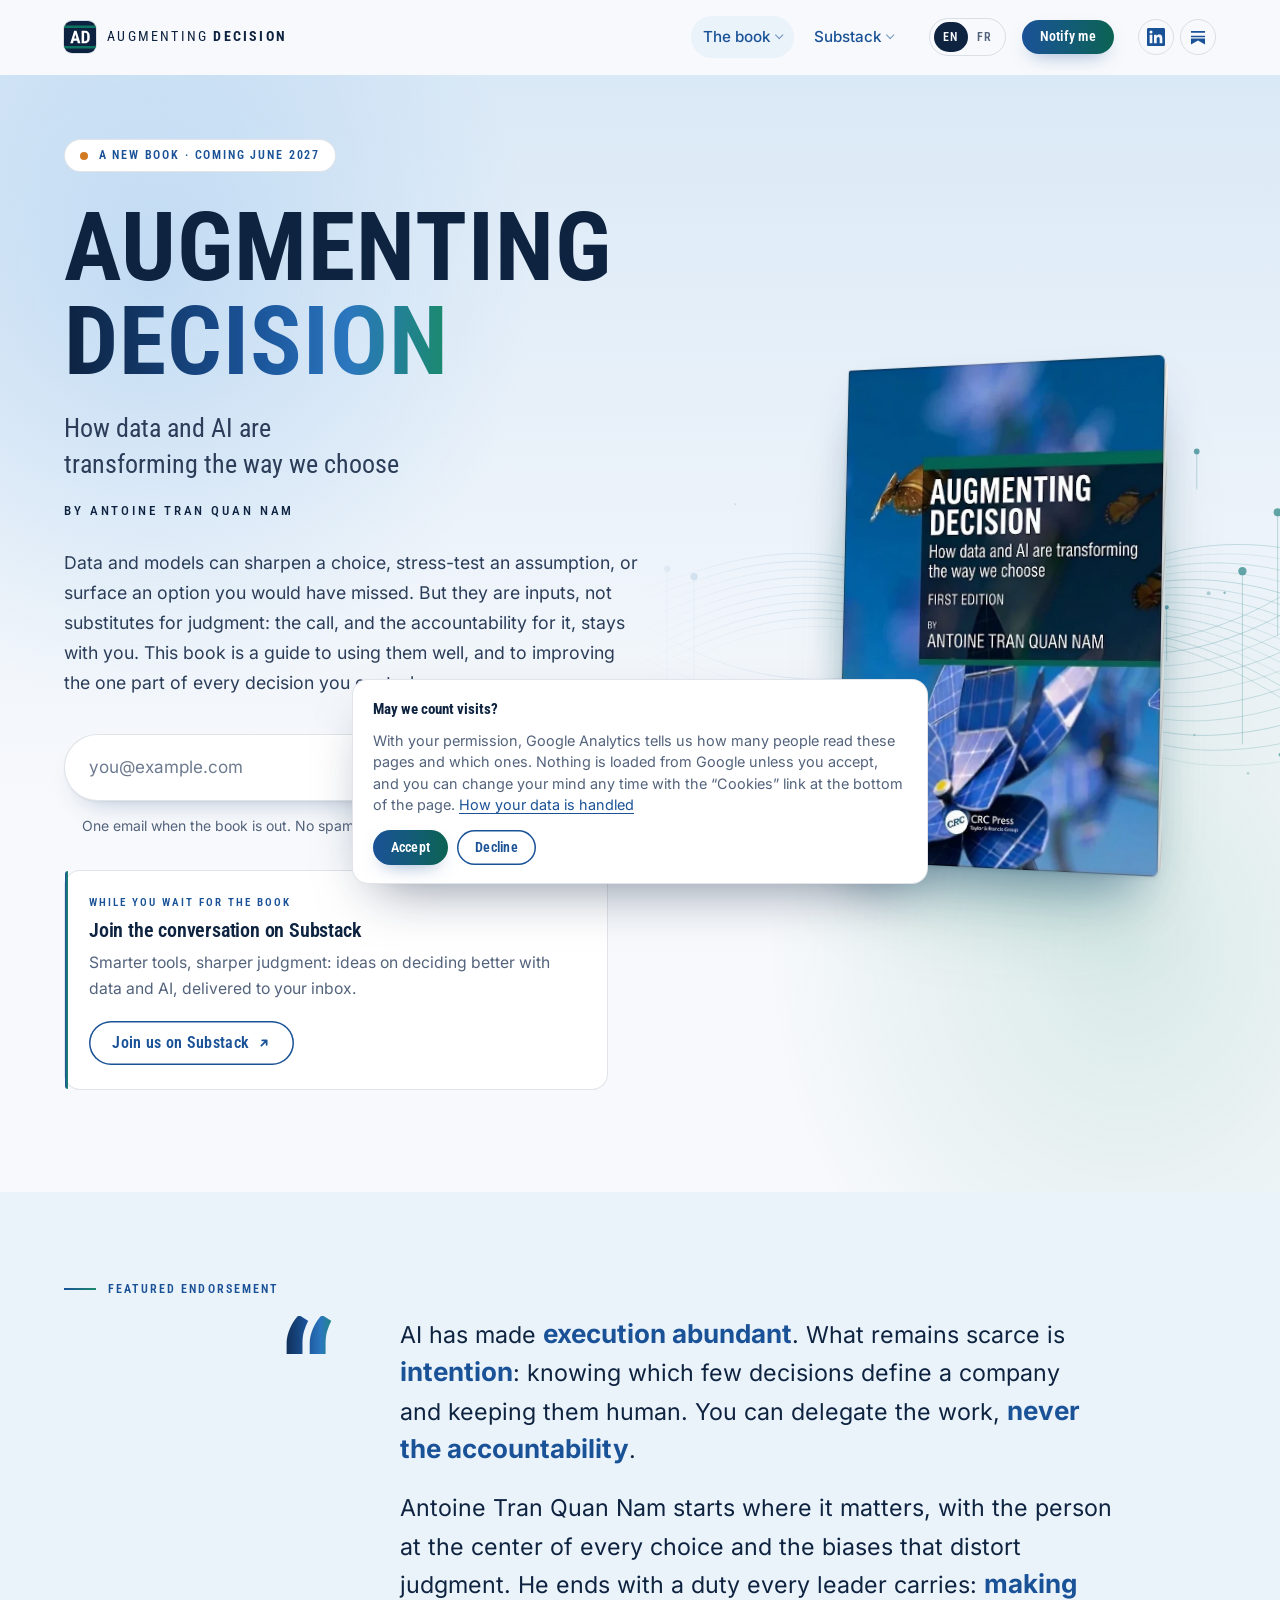
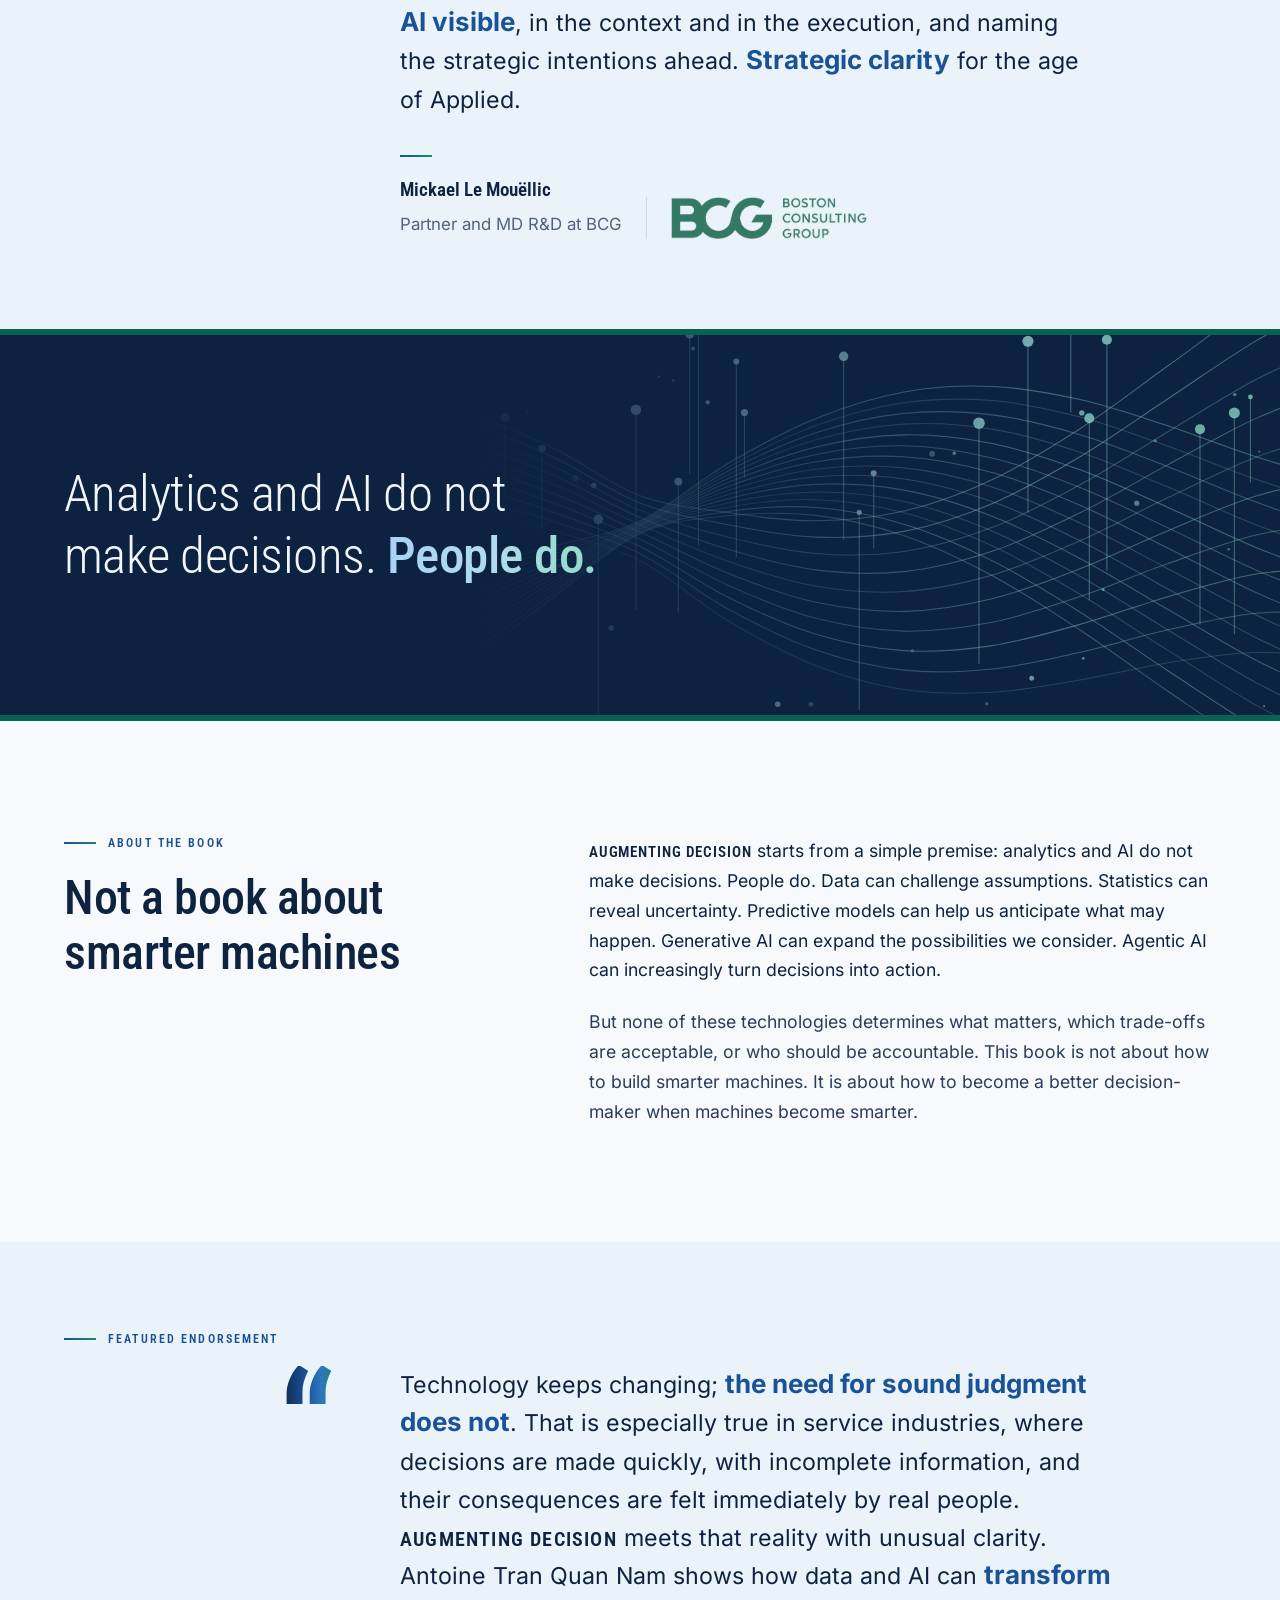
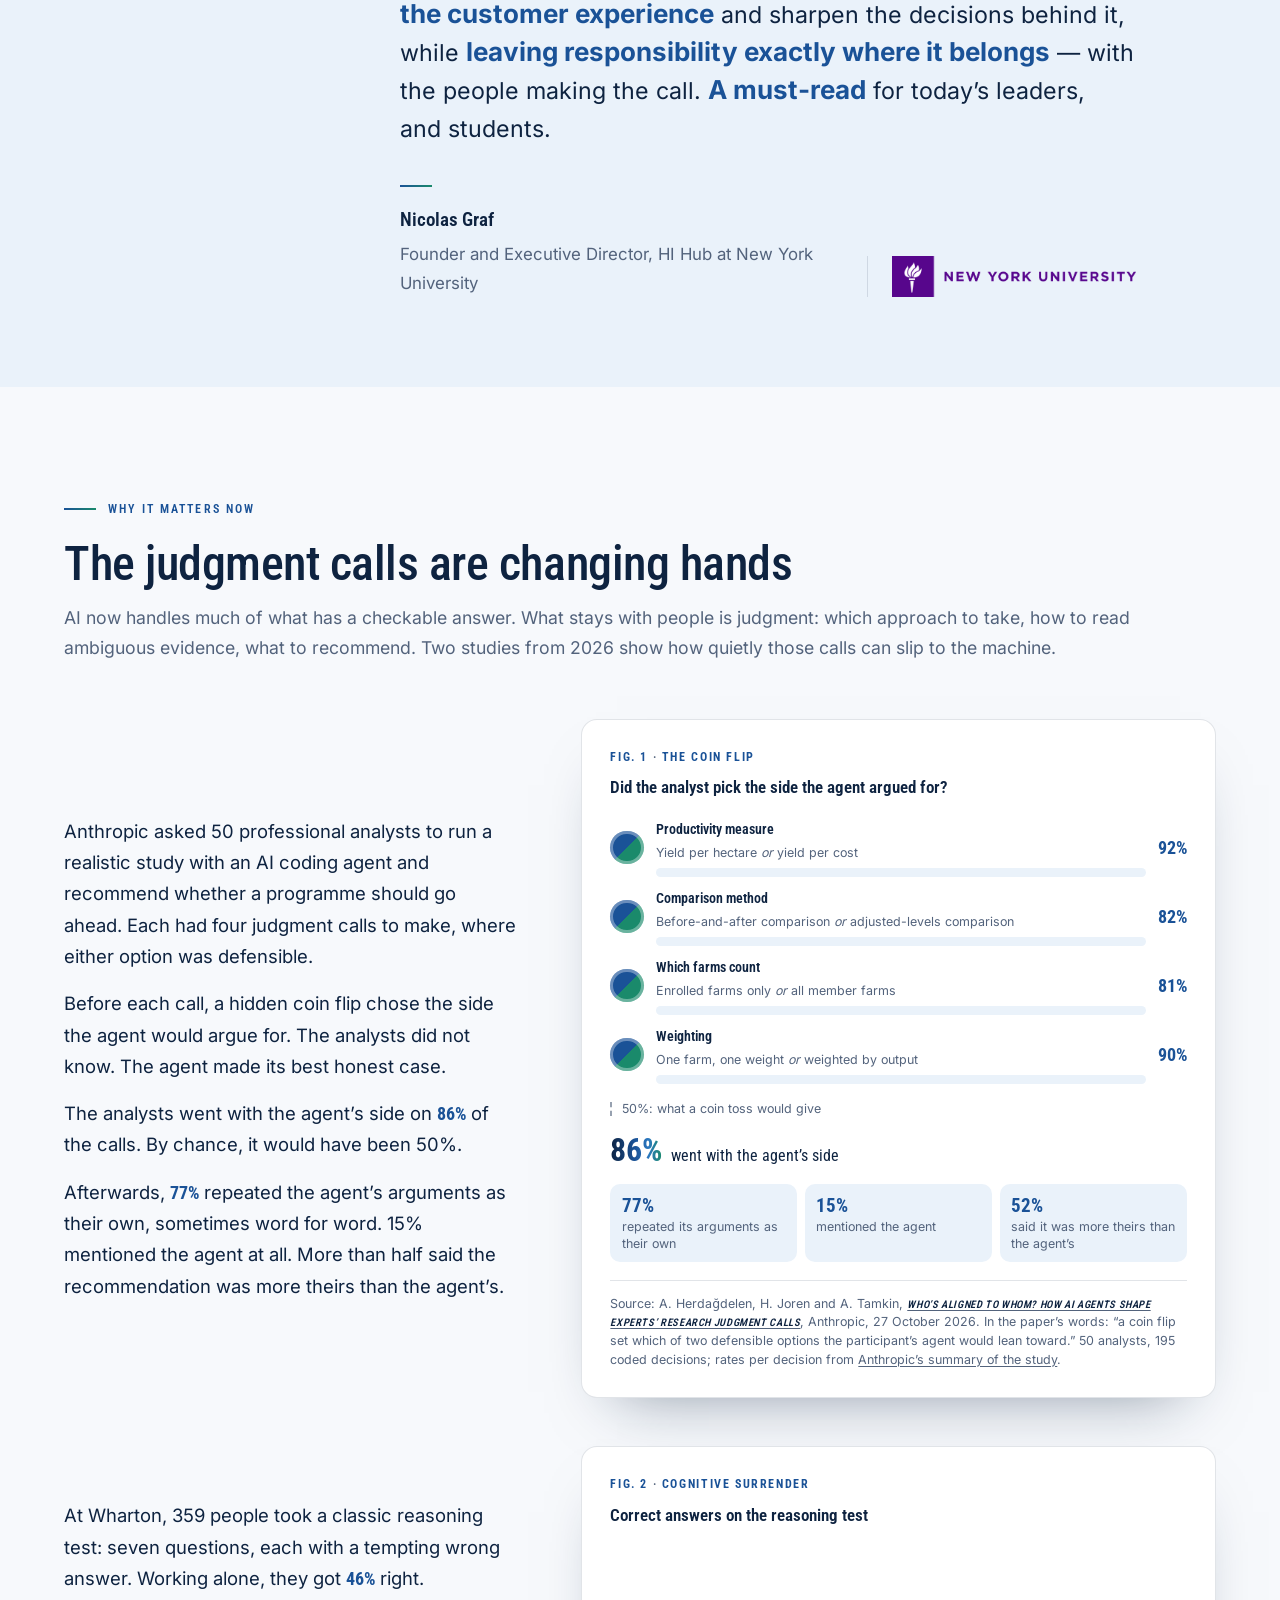
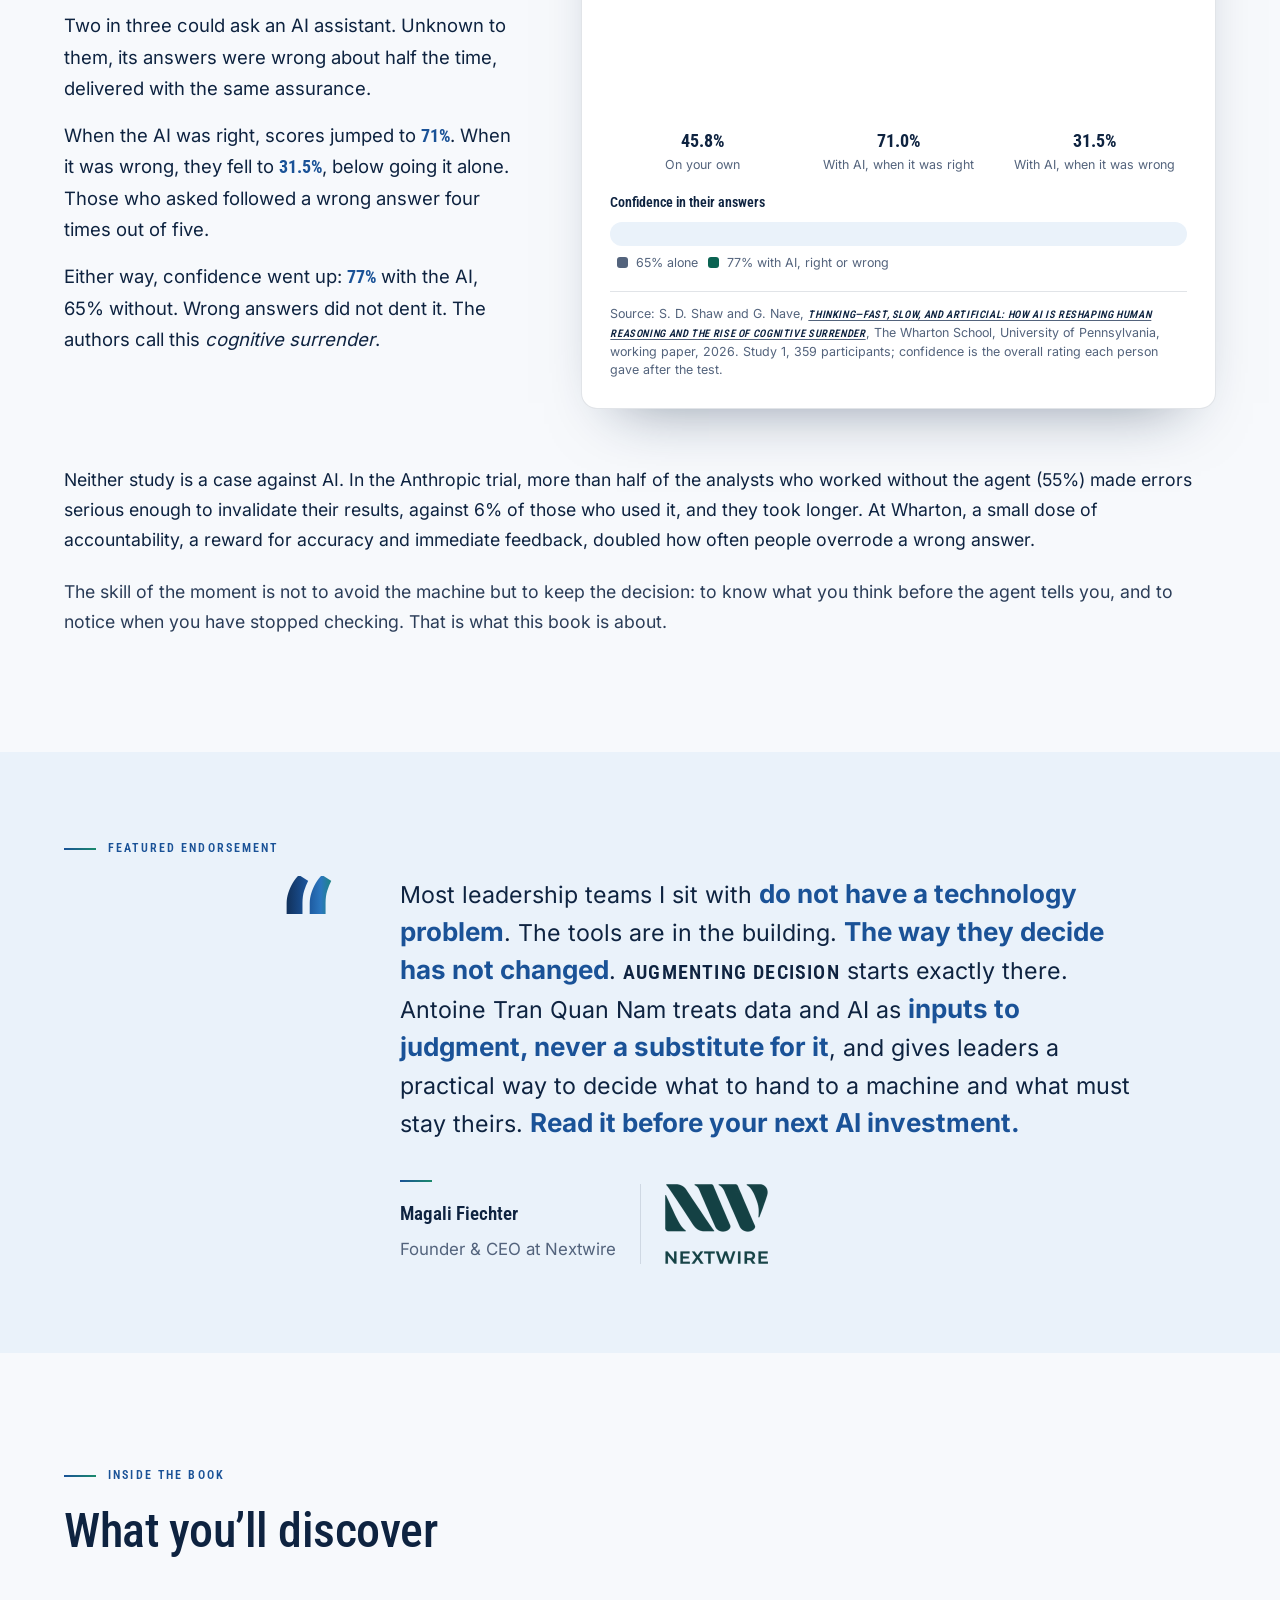
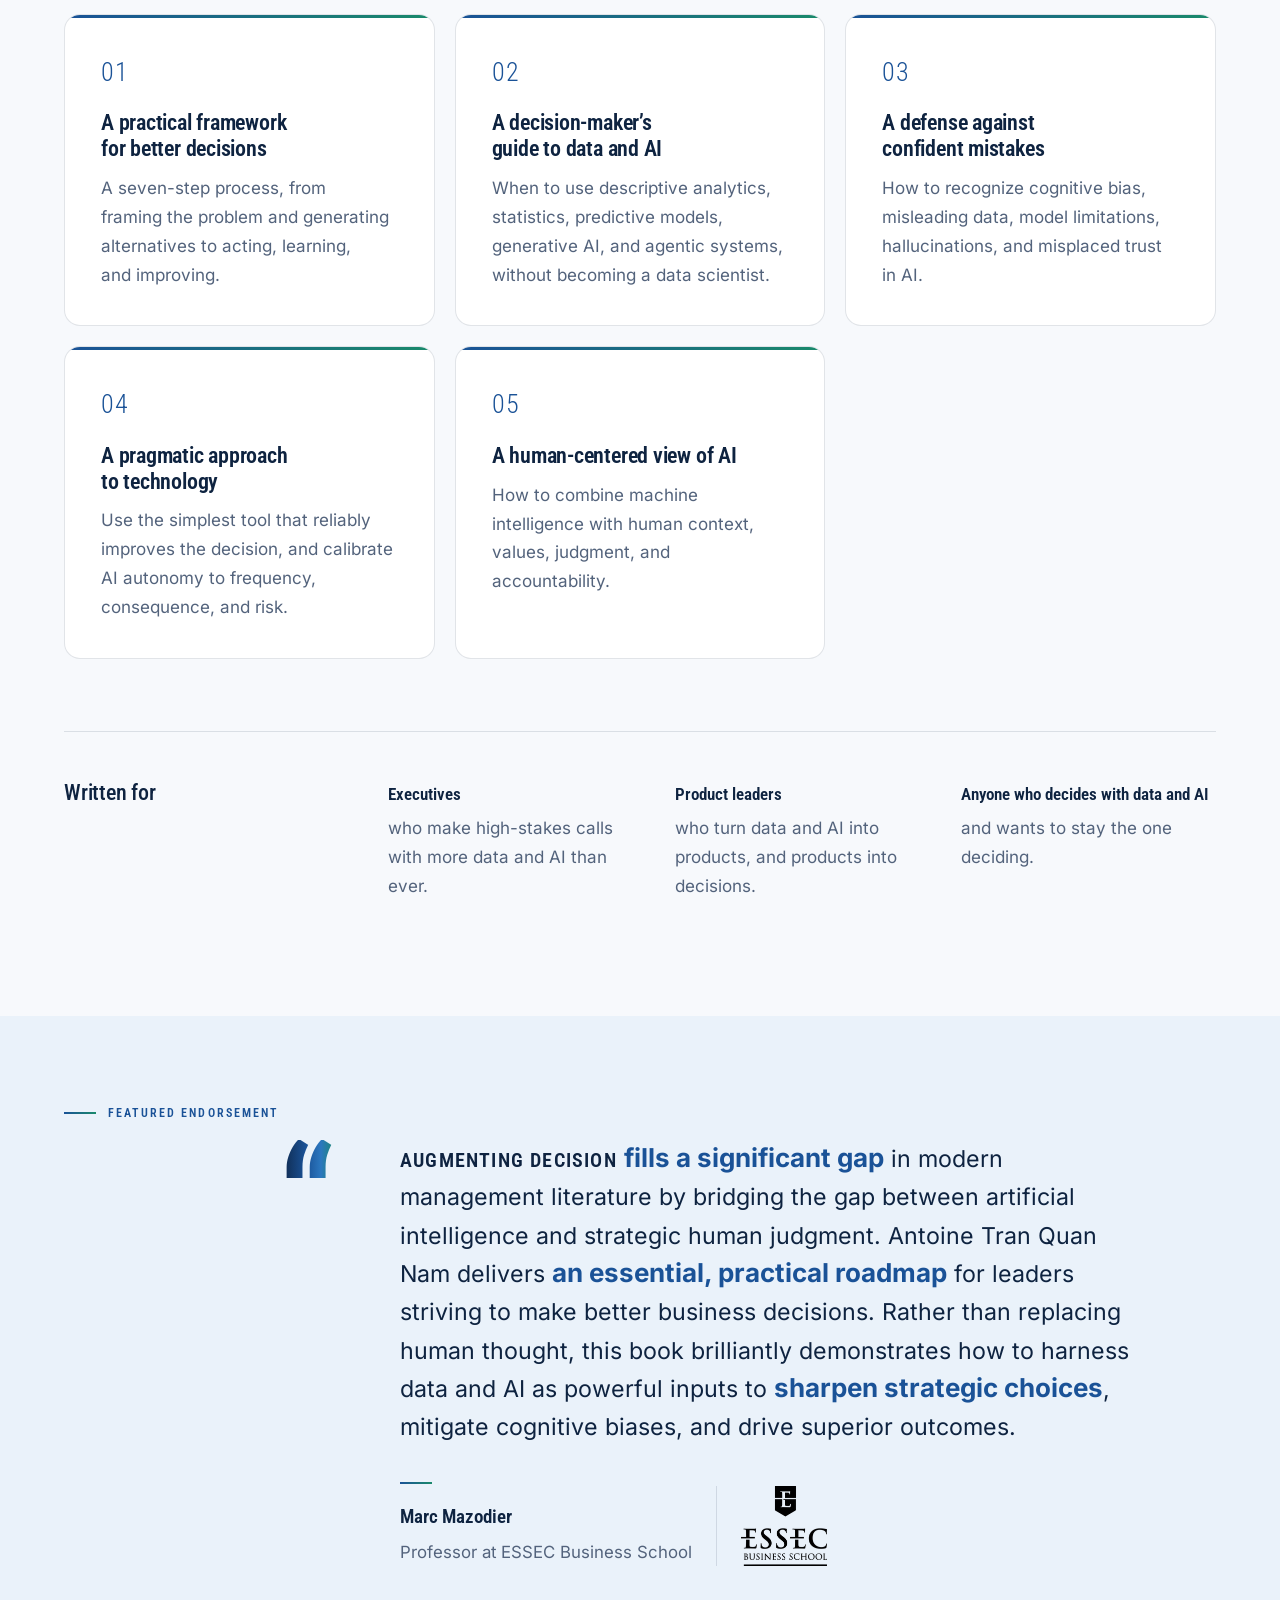
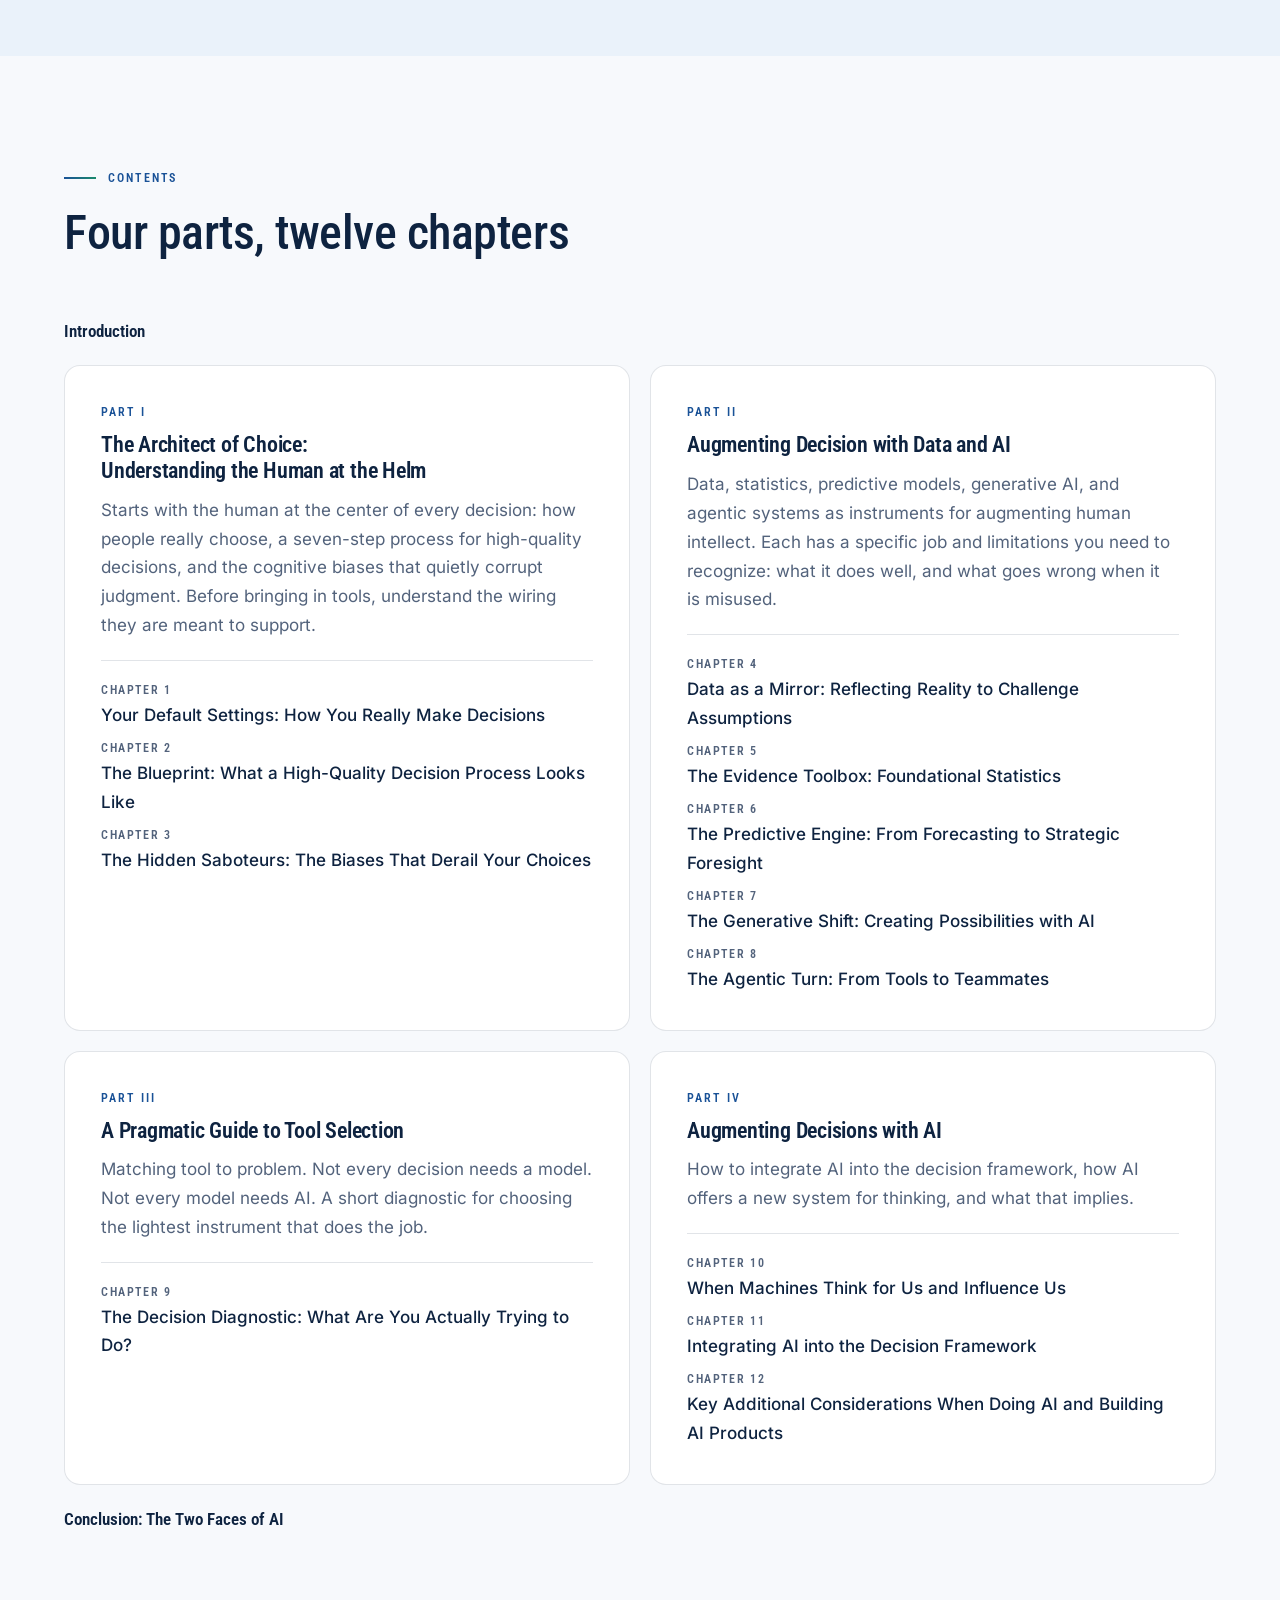
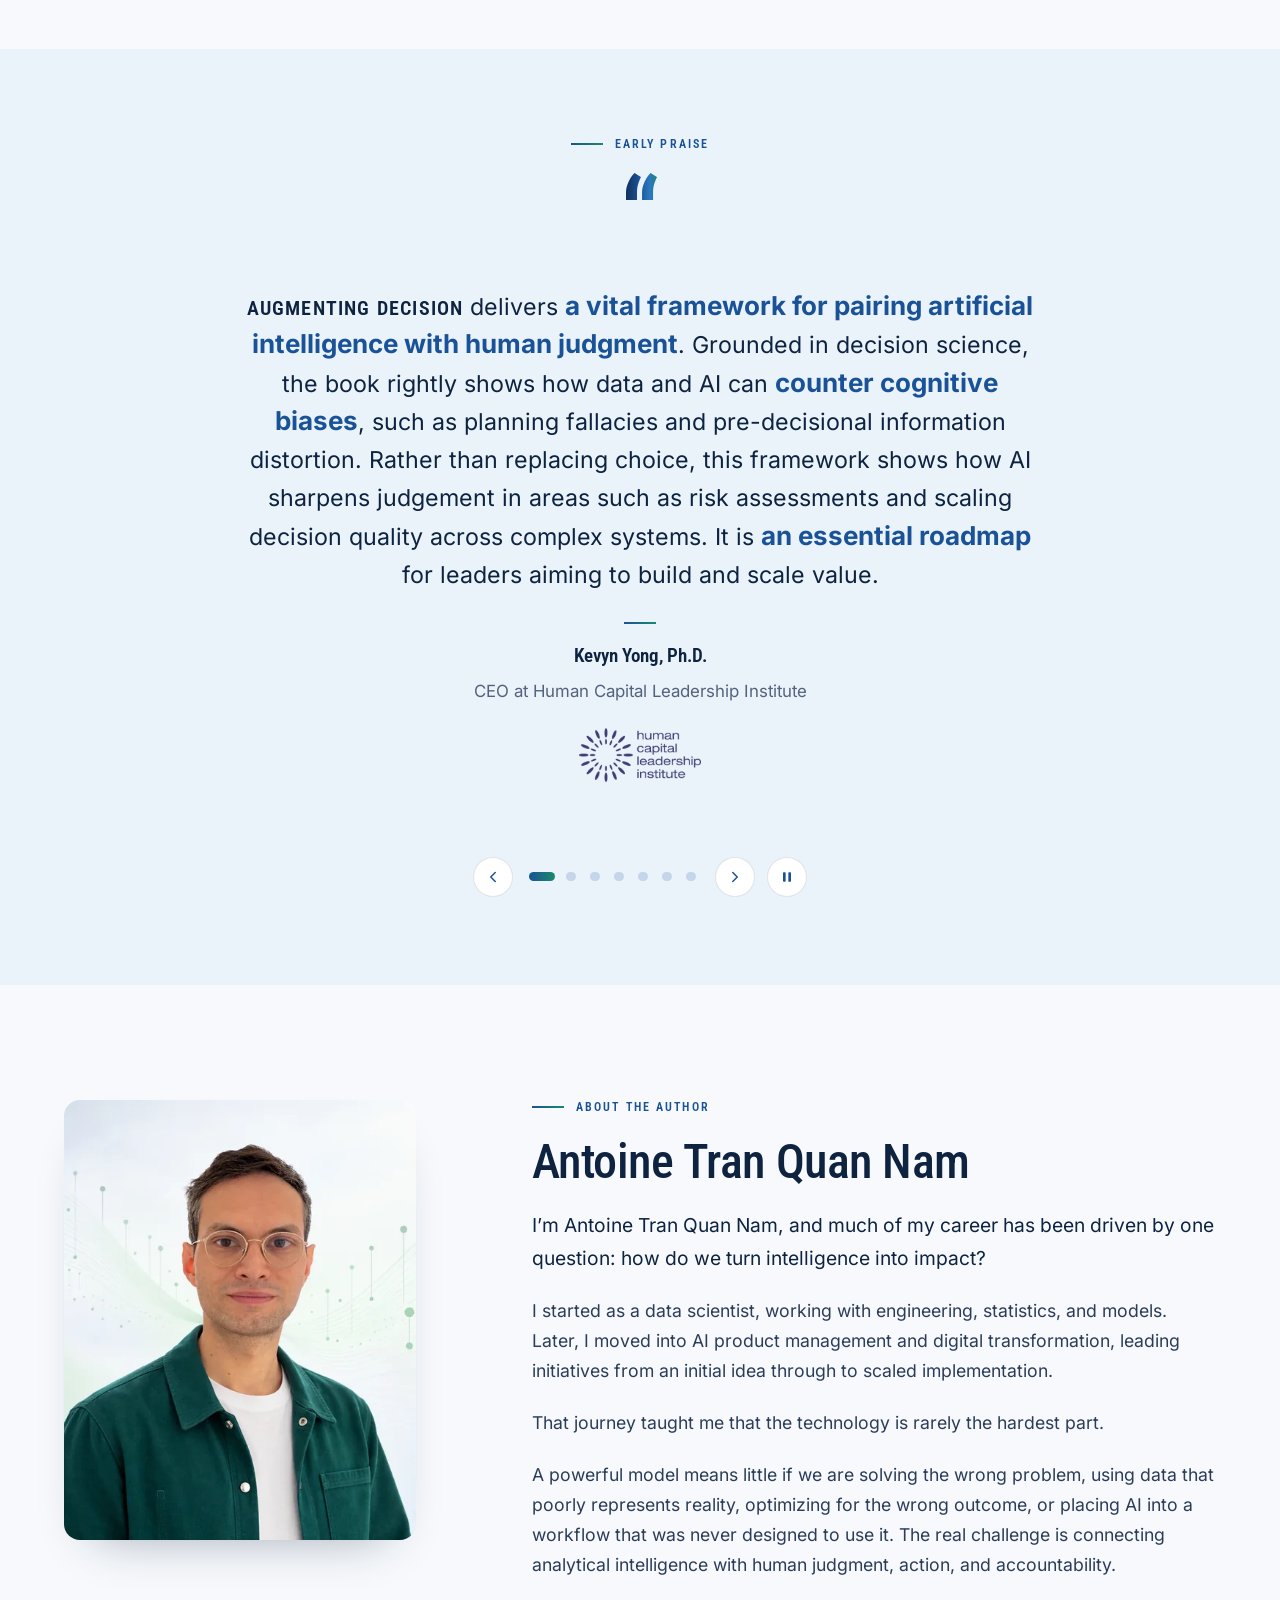
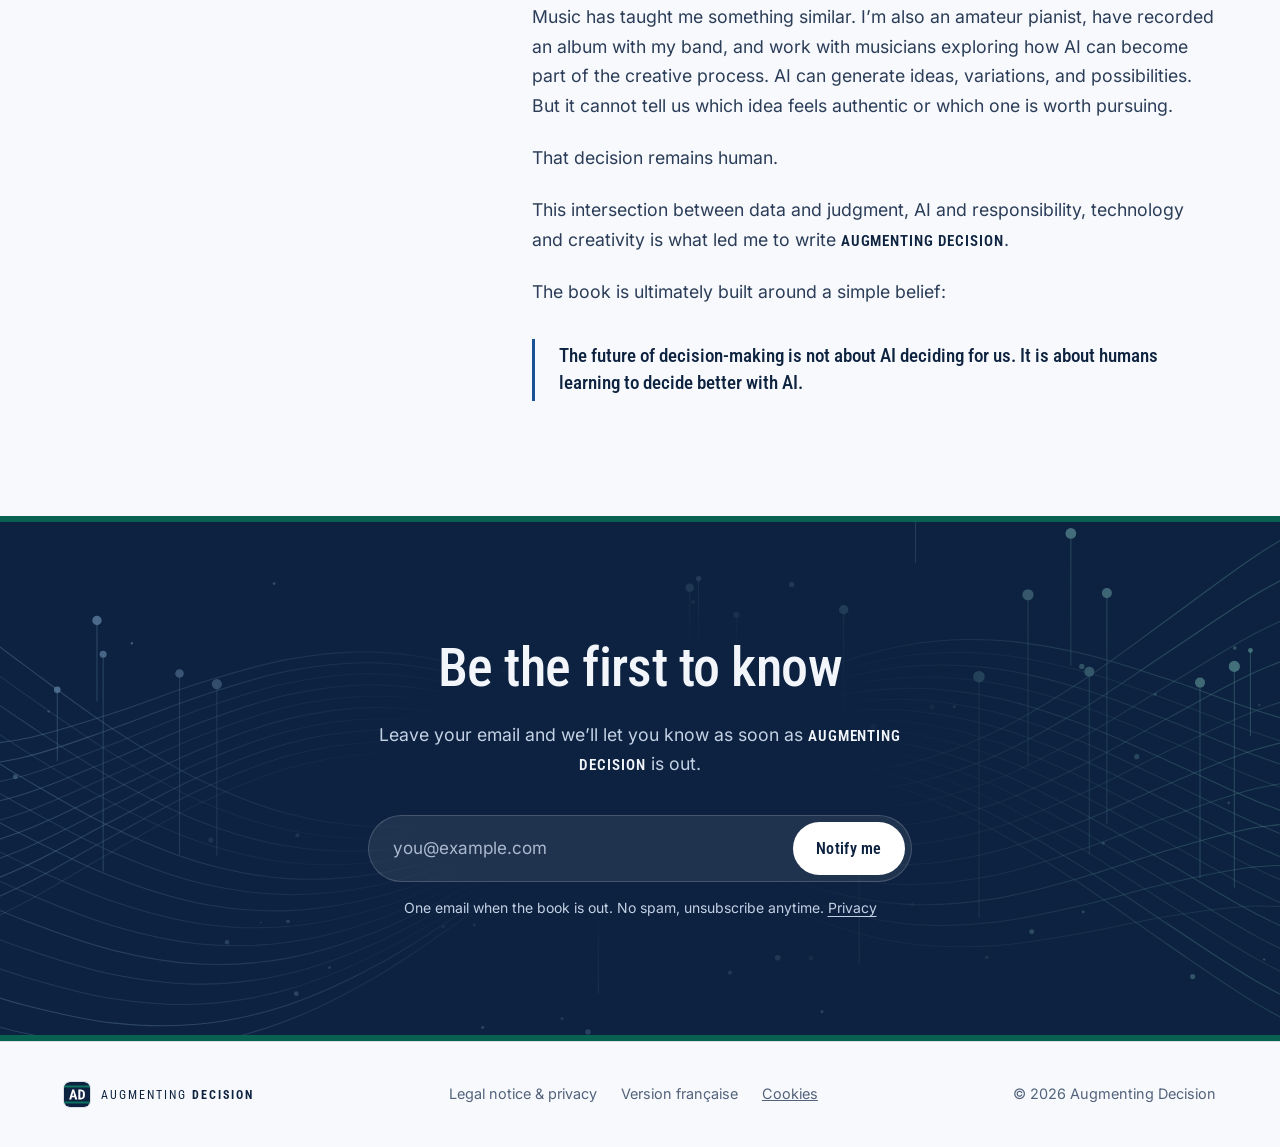
==== commit 140f74a2: "Write Nextwire in normal case Co-Authored-By: Claude Opus 5.5 <noreply@anthropic.com> Claude-Session" ====
--- a/index.html
+++ b/index.html
@@ -303,7 +303,7 @@
       </div>
     </section>
 
-    <!-- Featured endorsement: Magali Fiechter (NEXTWIRE) ----------------- -->
+    <!-- Featured endorsement: Magali Fiechter (Nextwire) ----------------- -->
     <section class="endorse" aria-labelledby="endorse-nextwire" data-section="endorsement-nextwire">
       <div class="container endorse__grid">
         <h2 class="kicker endorse__kicker" id="endorse-nextwire">Featured endorsement</h2>
@@ -315,9 +315,9 @@
           <figcaption class="endorse__by">
             <span class="endorse__who">
               <span class="endorse__name">Magali Fiechter</span>
-              <span class="endorse__role">Founder &amp; CEO at NEXTWIRE</span>
+              <span class="endorse__role">Founder &amp; CEO at Nextwire</span>
             </span>
-            <img class="endorse__logo endorse__logo--mono endorse__logo--tall" src="assets/img/logos/nextwire.webp" width="206" height="160" alt="NEXTWIRE" loading="lazy" decoding="async">
+            <img class="endorse__logo endorse__logo--mono endorse__logo--tall" src="assets/img/logos/nextwire.webp" width="206" height="160" alt="Nextwire" loading="lazy" decoding="async">
           </figcaption>
         </figure>
       </div>
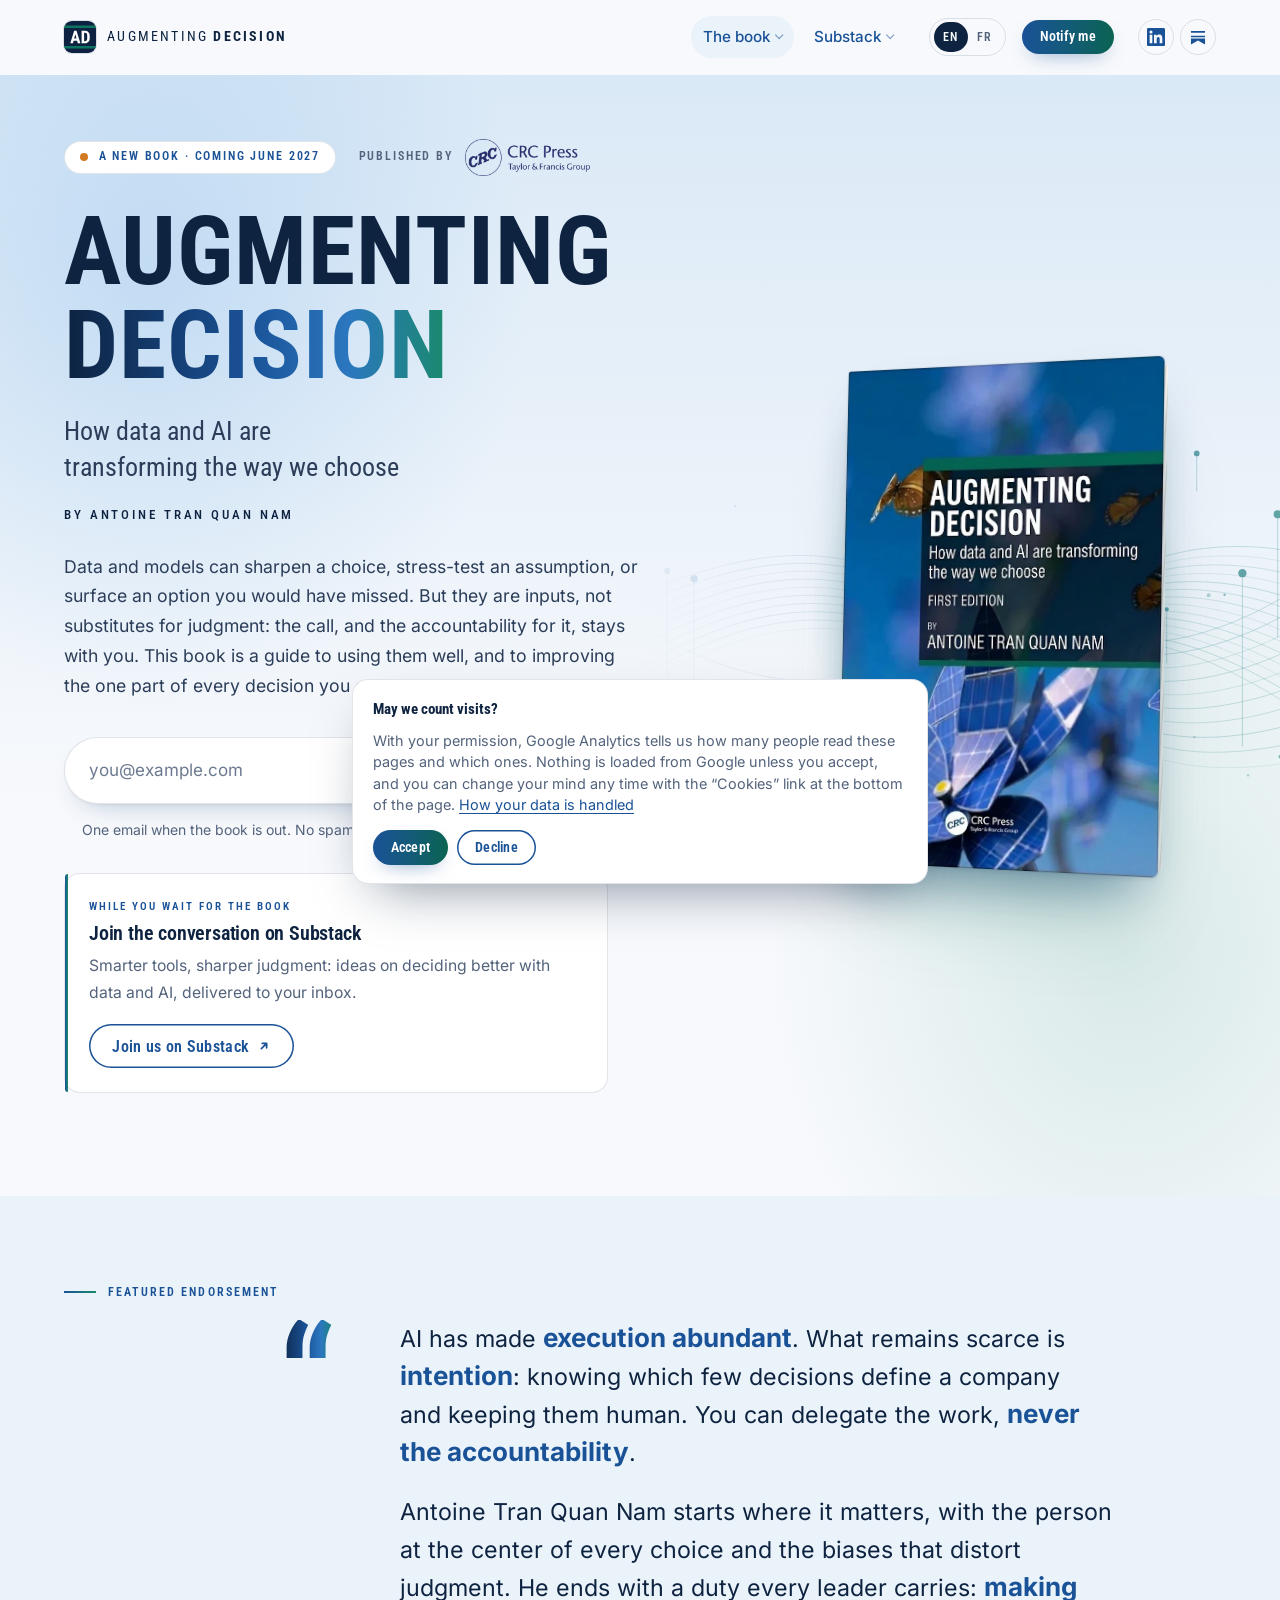
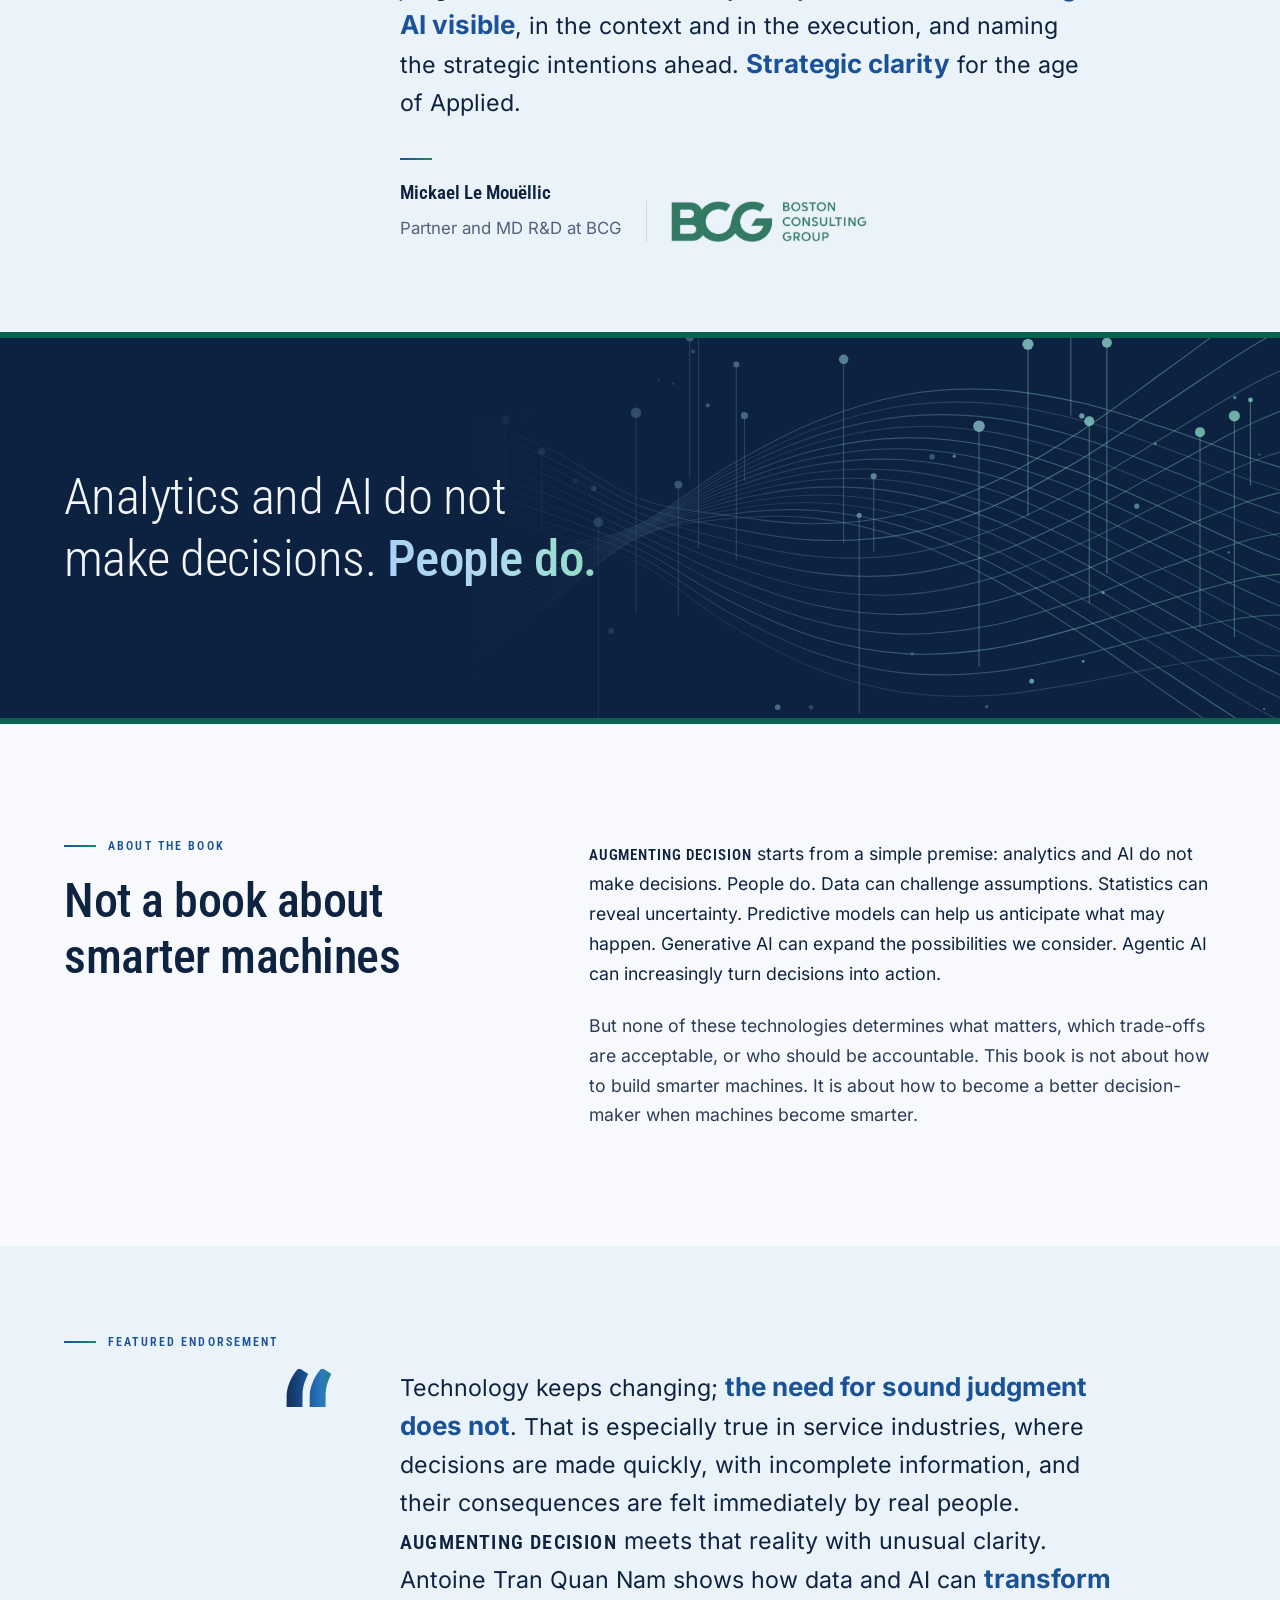
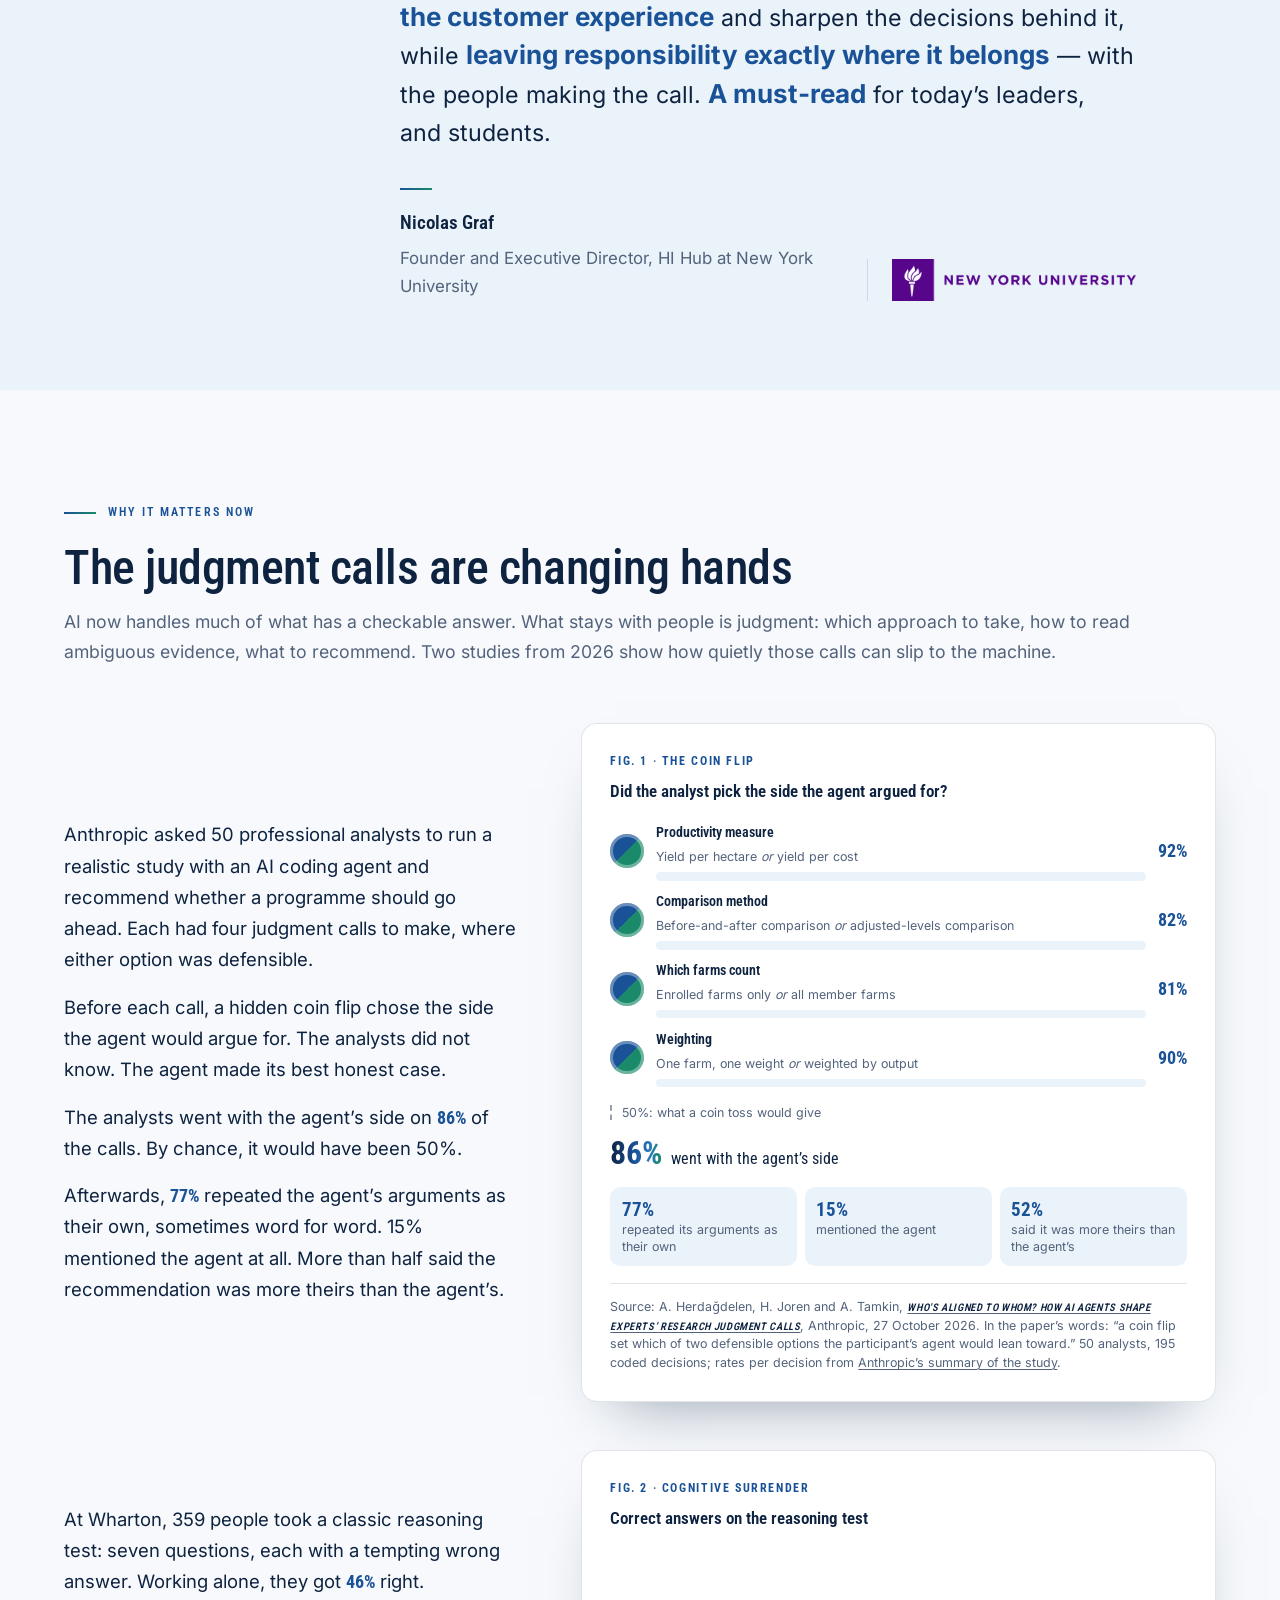
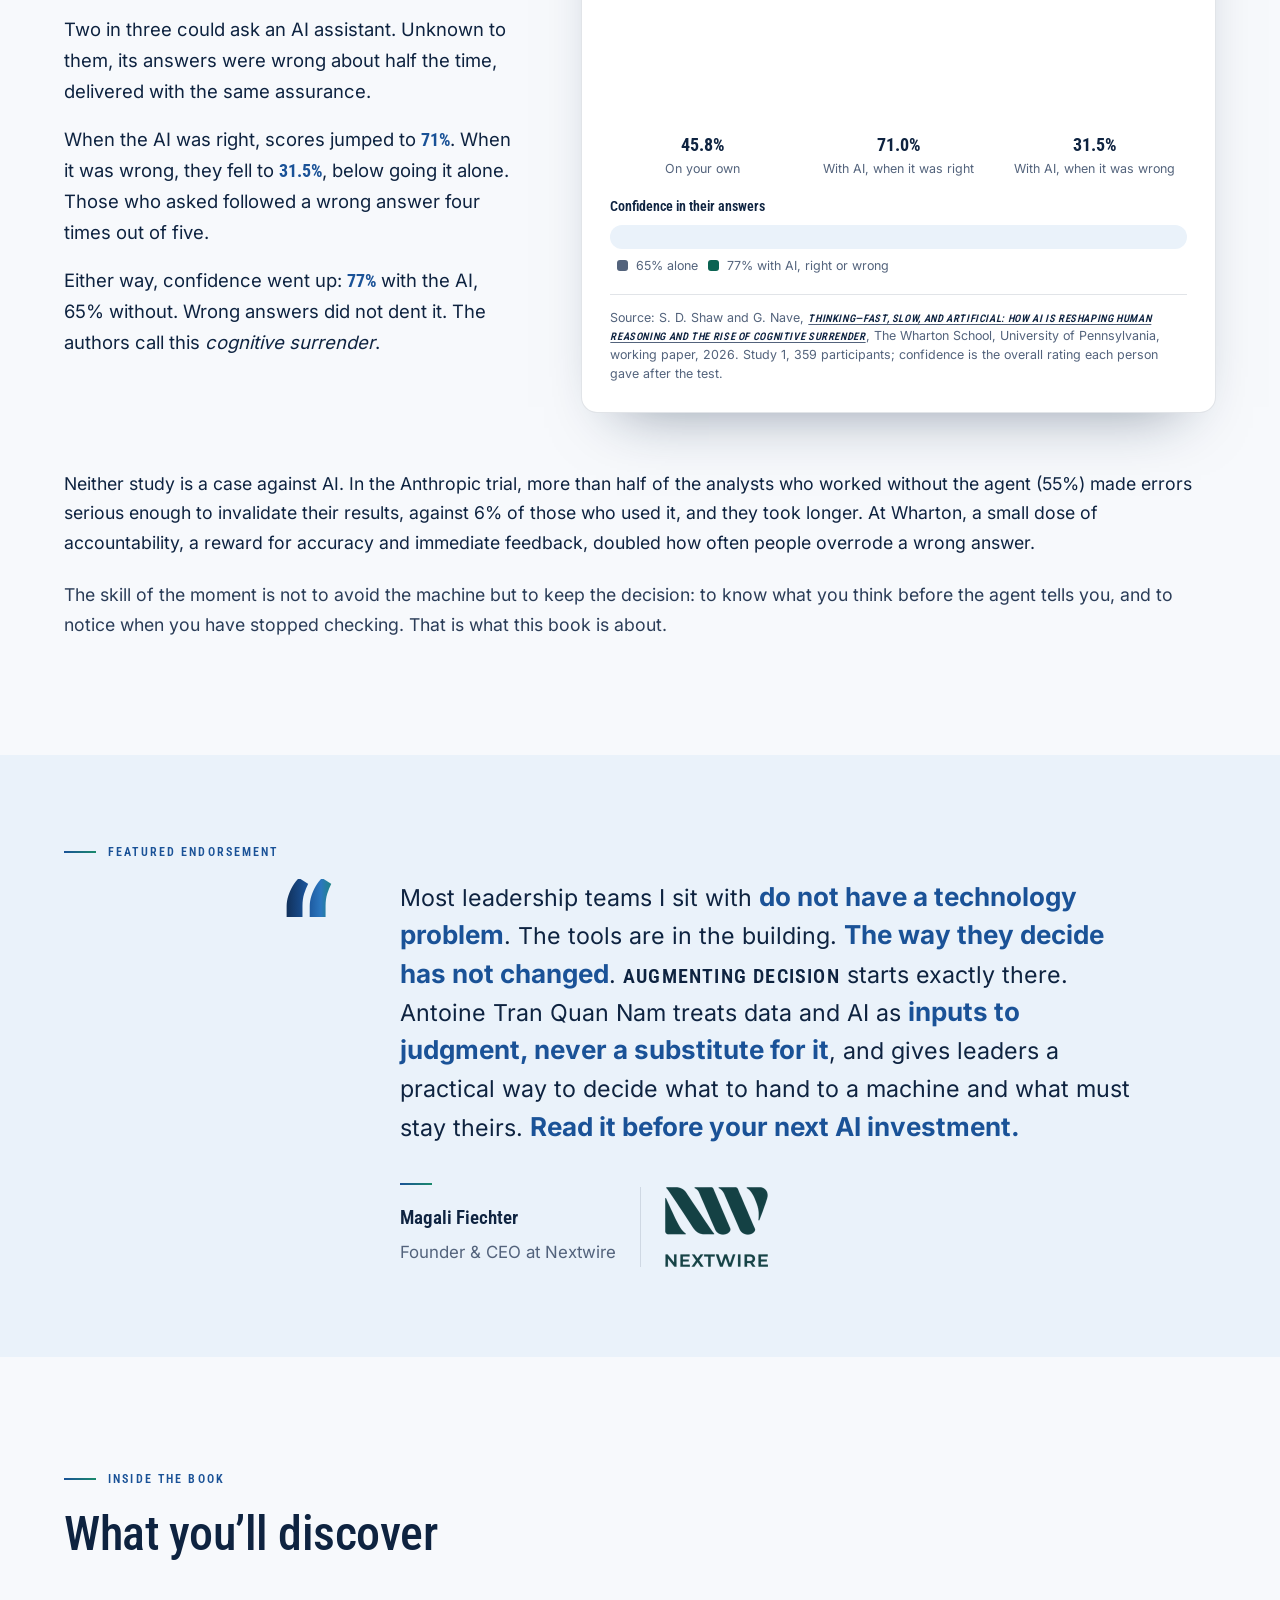
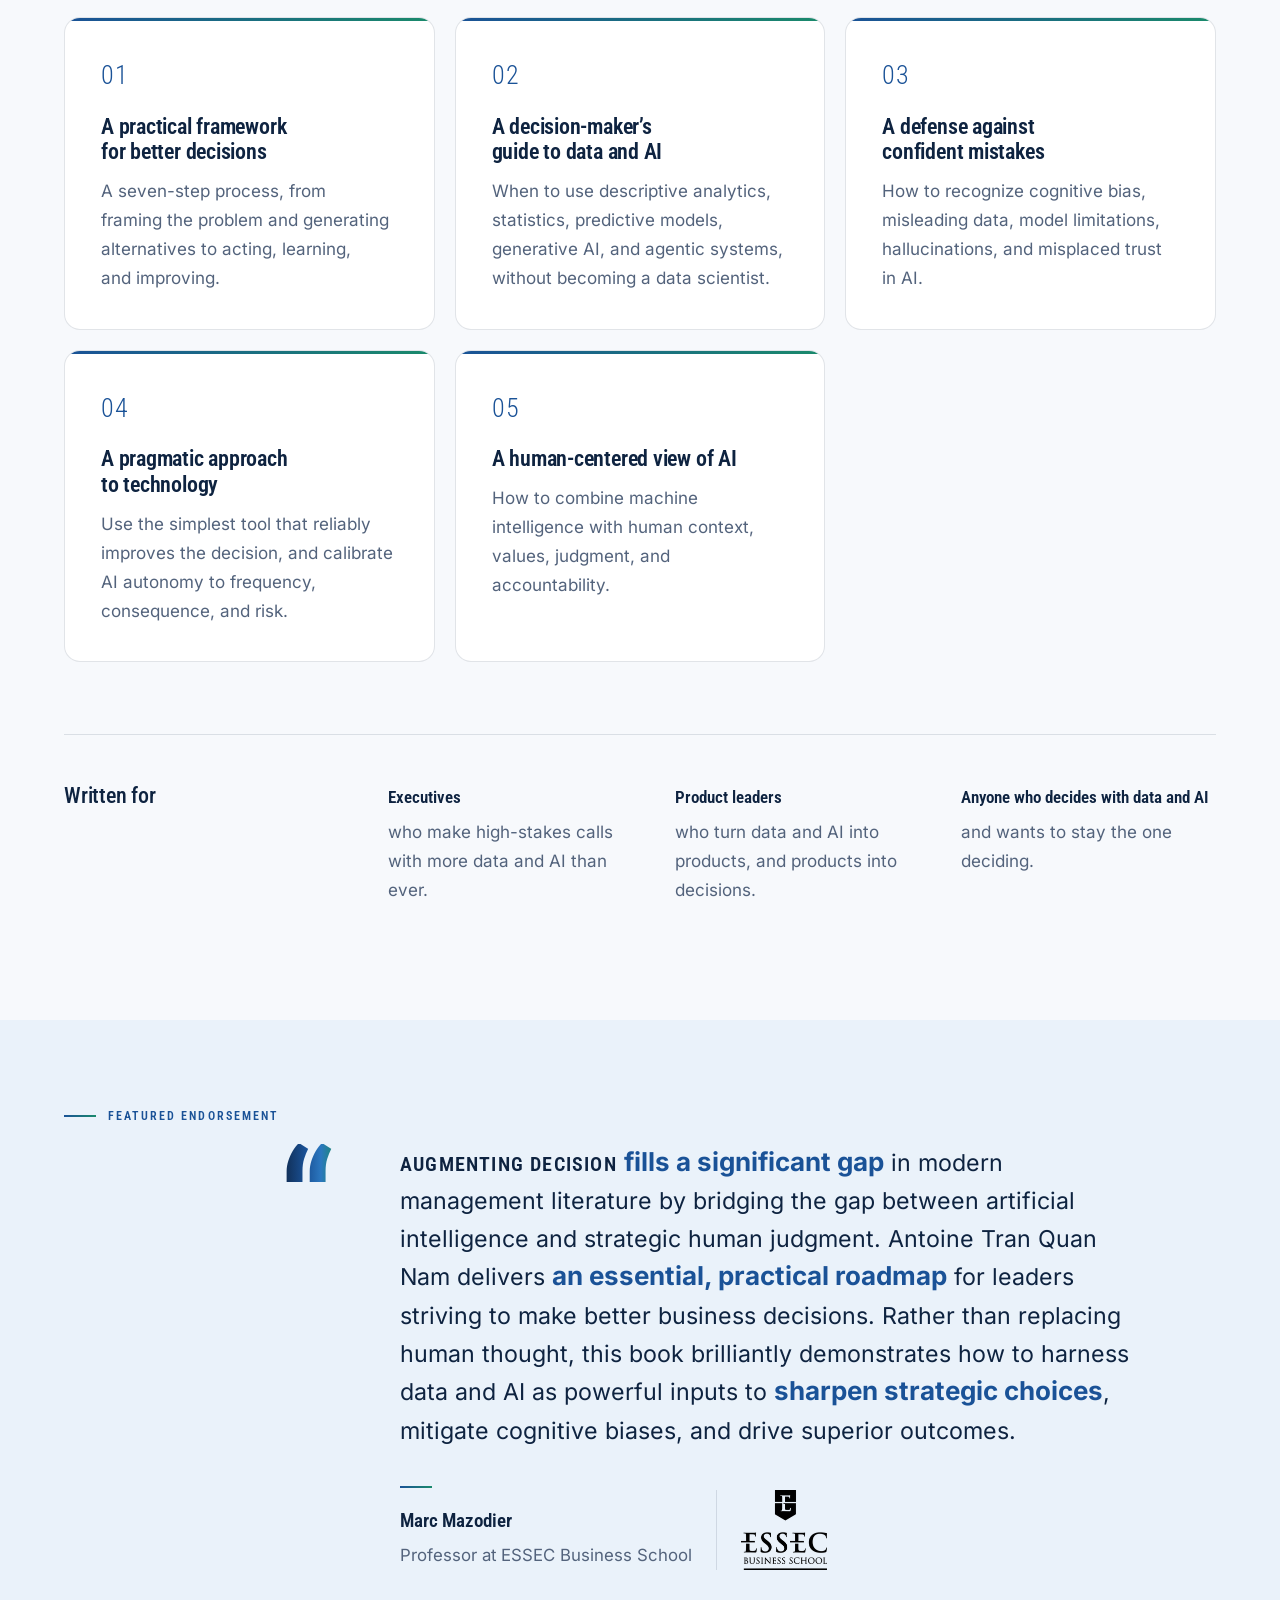
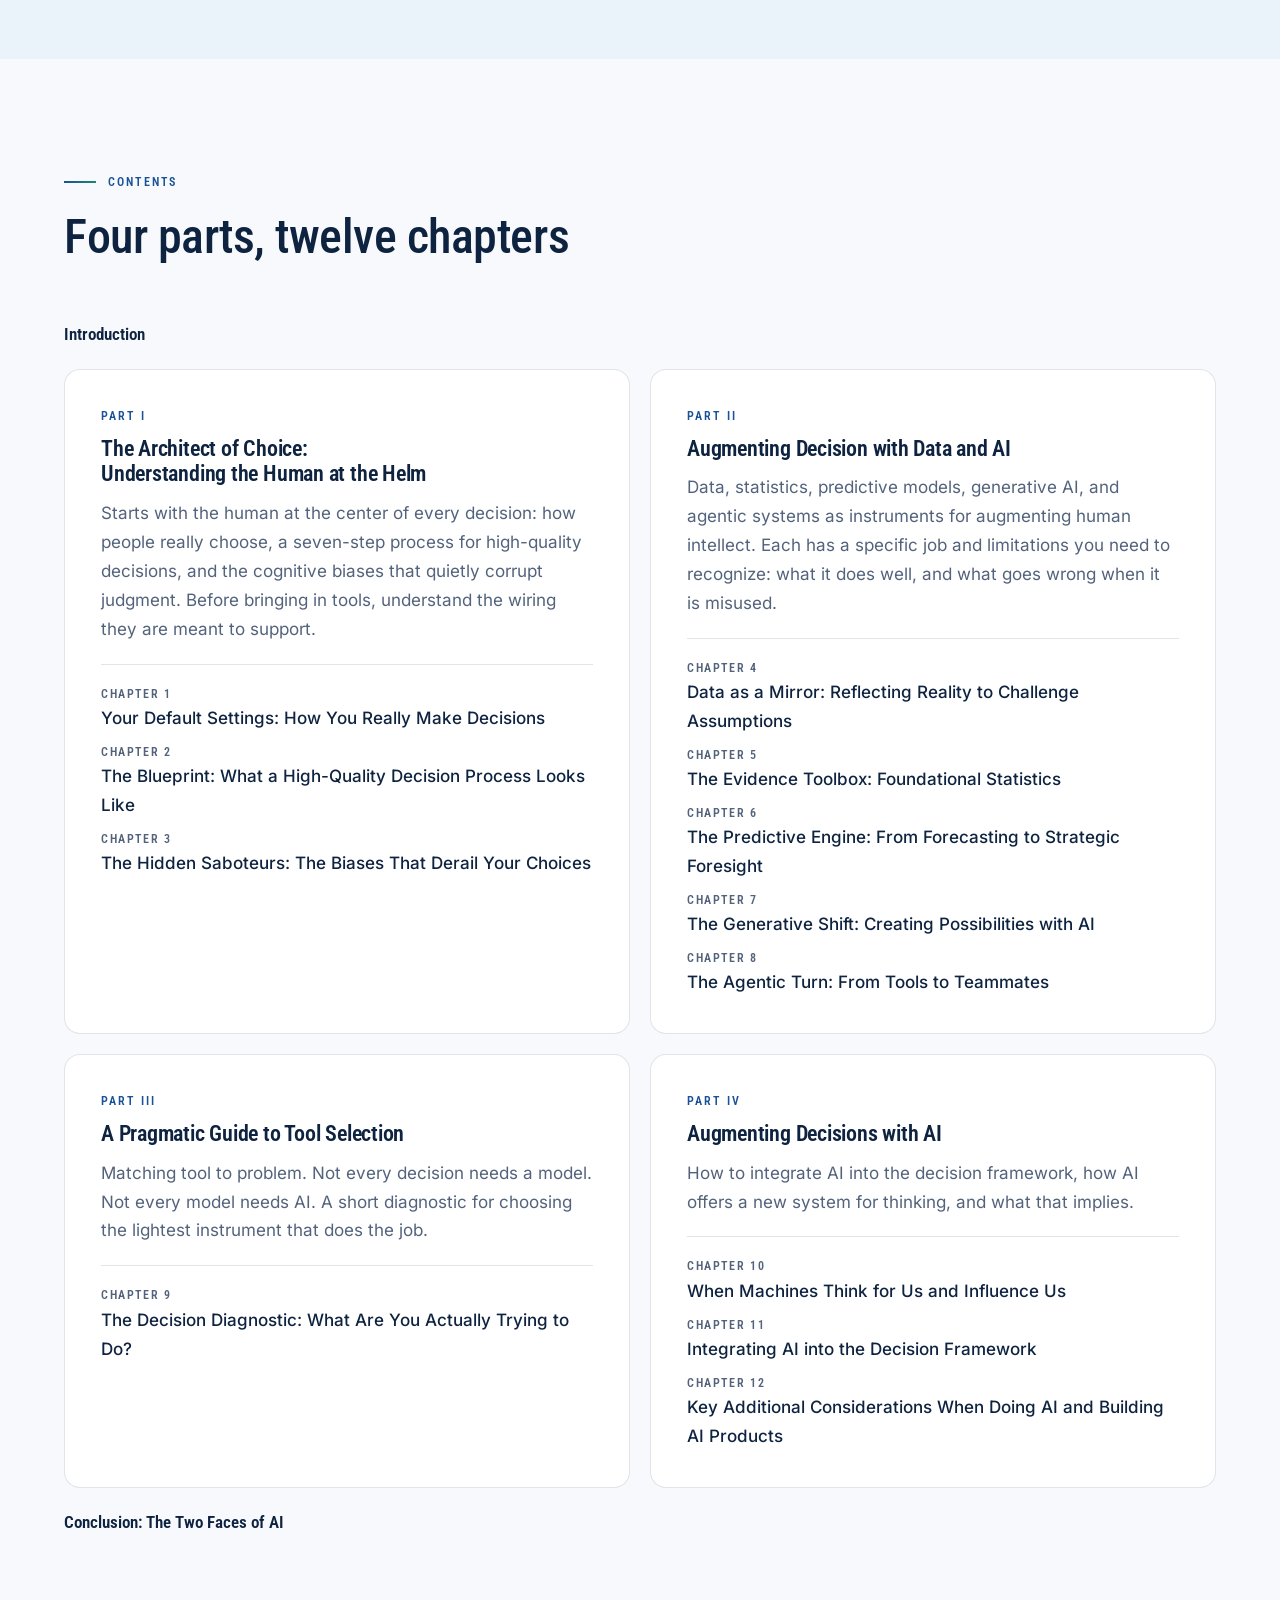
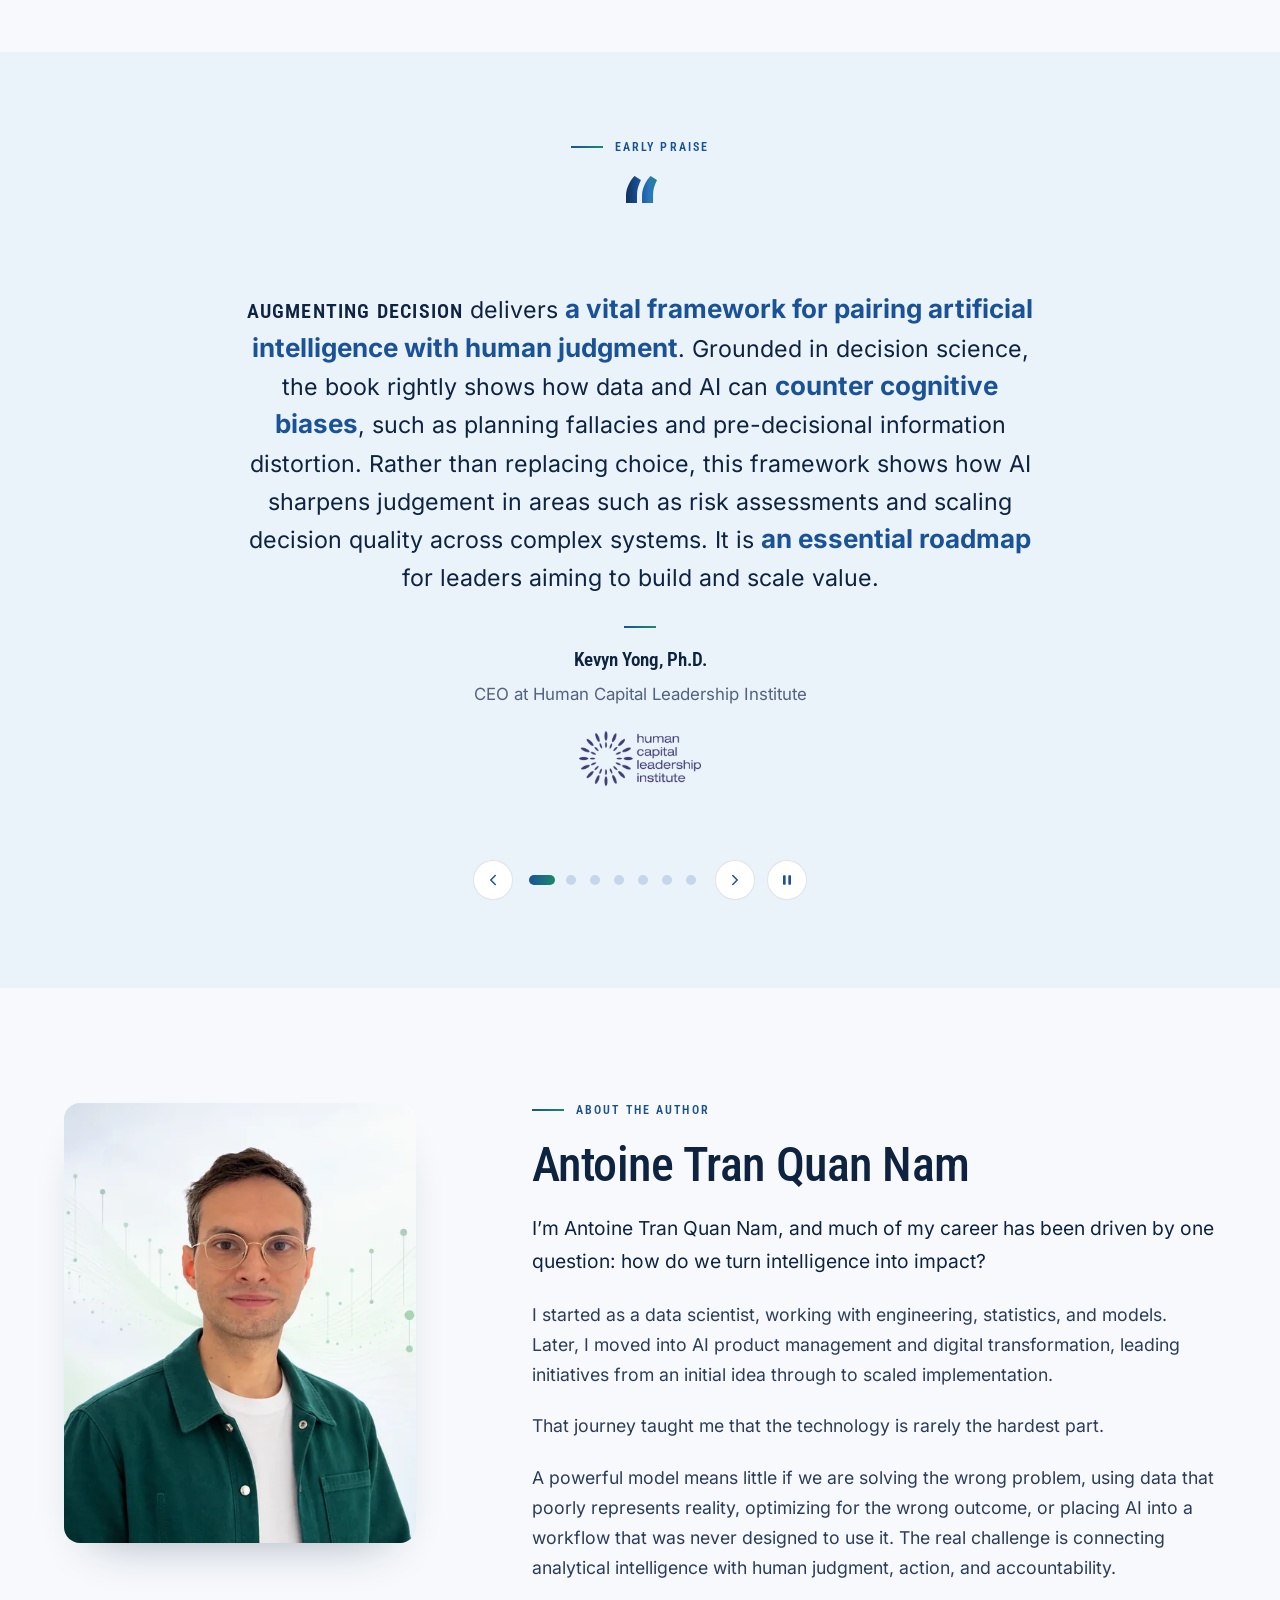
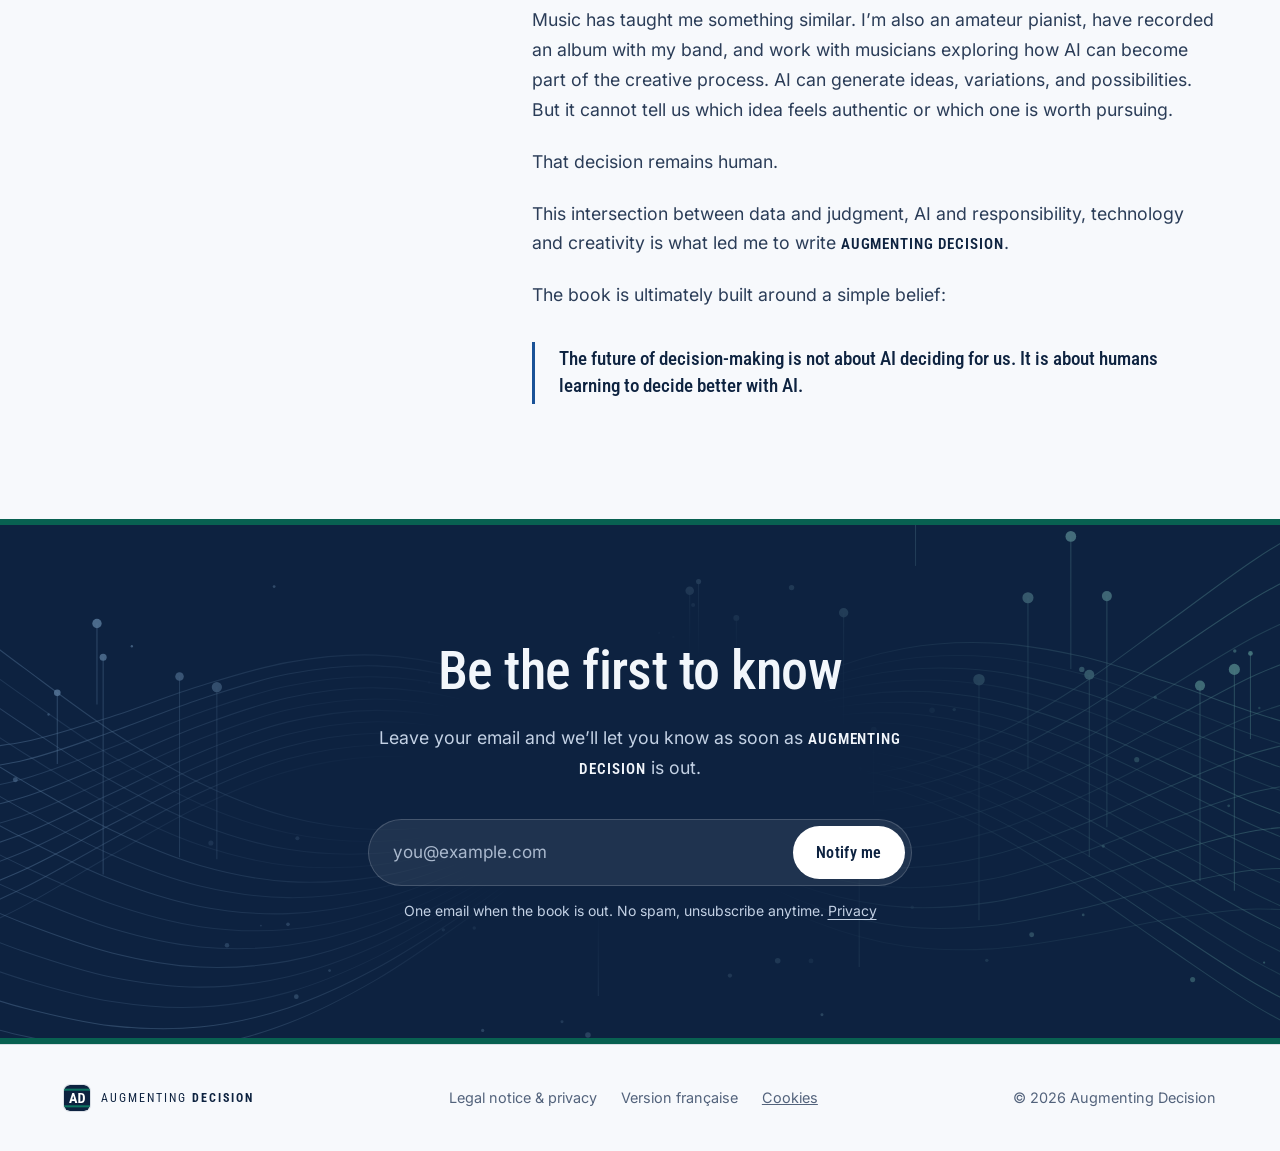
==== commit 68fe8aca: "Show "Published by" CRC Press next to the launch date The CRC Press logo (Taylor & Francis Group) si" ====
--- a/index.html
+++ b/index.html
@@ -1,5 +1,5 @@
 <!doctype html>
-<html lang="en">
+<html lang="en" prefix="og: https://ogp.me/ns#">
 <head>
   <meta charset="utf-8">
   <meta name="viewport" content="width=device-width, initial-scale=1">
@@ -17,8 +17,8 @@
   <meta property="og:title" content="Augmenting Decision">
   <meta property="og:description" content="Not a book about smarter machines, but about becoming a better decision-maker when machines become smarter. By Antoine Tran Quan Nam. Coming June 2027.">
   <meta property="og:url" content="https://augmenting-decision.com/">
-  <meta property="og:image" content="https://augmenting-decision.com/assets/img/og-en.jpg?v=2027">
-  <meta property="og:image:secure_url" content="https://augmenting-decision.com/assets/img/og-en.jpg?v=2027">
+  <meta property="og:image" content="https://augmenting-decision.com/assets/img/share-en-2027.jpg">
+  <meta property="og:image:secure_url" content="https://augmenting-decision.com/assets/img/share-en-2027.jpg">
   <meta property="og:image:type" content="image/jpeg">
   <meta property="og:image:width" content="1200">
   <meta property="og:image:height" content="630">
@@ -37,7 +37,7 @@
   <link rel="preload" href="assets/fonts/roboto-condensed-latin-wght-normal.woff2" as="font" type="font/woff2" crossorigin>
   <link rel="preload" href="assets/fonts/inter-latin-wght-normal.woff2" as="font" type="font/woff2" crossorigin>
   <script>document.documentElement.classList.add('js');</script>
-  <link rel="stylesheet" href="assets/css/style.css?v=dd403def">
+  <link rel="stylesheet" href="assets/css/style.css?v=435b8e65">
   <script src="assets/js/main.js?v=5c9f78db" defer></script>
 </head>
 <body>
@@ -90,7 +90,10 @@
     <section class="hero" aria-labelledby="title" data-section="hero">
       <div class="container hero__grid">
         <div class="hero__text">
-          <p class="status"><span class="status__dot" aria-hidden="true"></span><span><span class="status__lead">A new book · </span>Coming June 2027</span></p>
+          <div class="hero__meta">
+            <p class="status"><span class="status__dot" aria-hidden="true"></span><span><span class="status__lead">A new book · </span>Coming June 2027</span></p>
+            <p class="publisher"><span class="publisher__label">Published by</span><img class="publisher__logo" src="assets/img/logos/crc-press.webp" width="410" height="120" alt="CRC Press, Taylor &amp; Francis Group"></p>
+          </div>
           <h1 class="hero__title" id="title"><span class="hero__title-light">Augmenting</span> <span class="hero__title-strong gradient-text">Decision</span></h1>
           <p class="hero__subtitle">How data and AI are transforming the way we choose</p>
           <p class="hero__author">by Antoine Tran Quan Nam</p>
--- a/assets/css/style.css
+++ b/assets/css/style.css
@@ -697,6 +697,42 @@
   letter-spacing: 0.16em;
   text-transform: uppercase;
 }
+/* Launch date and publisher, side by side (stacked on narrow screens). */
+.hero__meta {
+  display: flex;
+  flex-wrap: wrap;
+  align-items: center;
+  gap: 0.9rem 1.4rem;
+  margin-bottom: 1.75rem;
+}
+.hero__meta .status {
+  margin-bottom: 0;
+}
+.publisher {
+  display: inline-flex;
+  align-items: center;
+  gap: 0.75rem;
+  margin: 0;
+  color: var(--muted);
+  font-family: var(--font-display);
+  font-size: 0.72rem;
+  font-weight: 600;
+  line-height: 1.2;
+  letter-spacing: 0.16em;
+  text-transform: uppercase;
+}
+.publisher__logo {
+  display: block;
+  width: auto;
+  height: 2.3rem;
+}
+@media (prefers-color-scheme: dark) {
+  /* The navy logo turns white on the dark page. */
+  .publisher__logo {
+    filter: brightness(0) invert(1);
+    opacity: 0.9;
+  }
+}
 .status__dot {
   flex: none;
   width: 0.5rem;
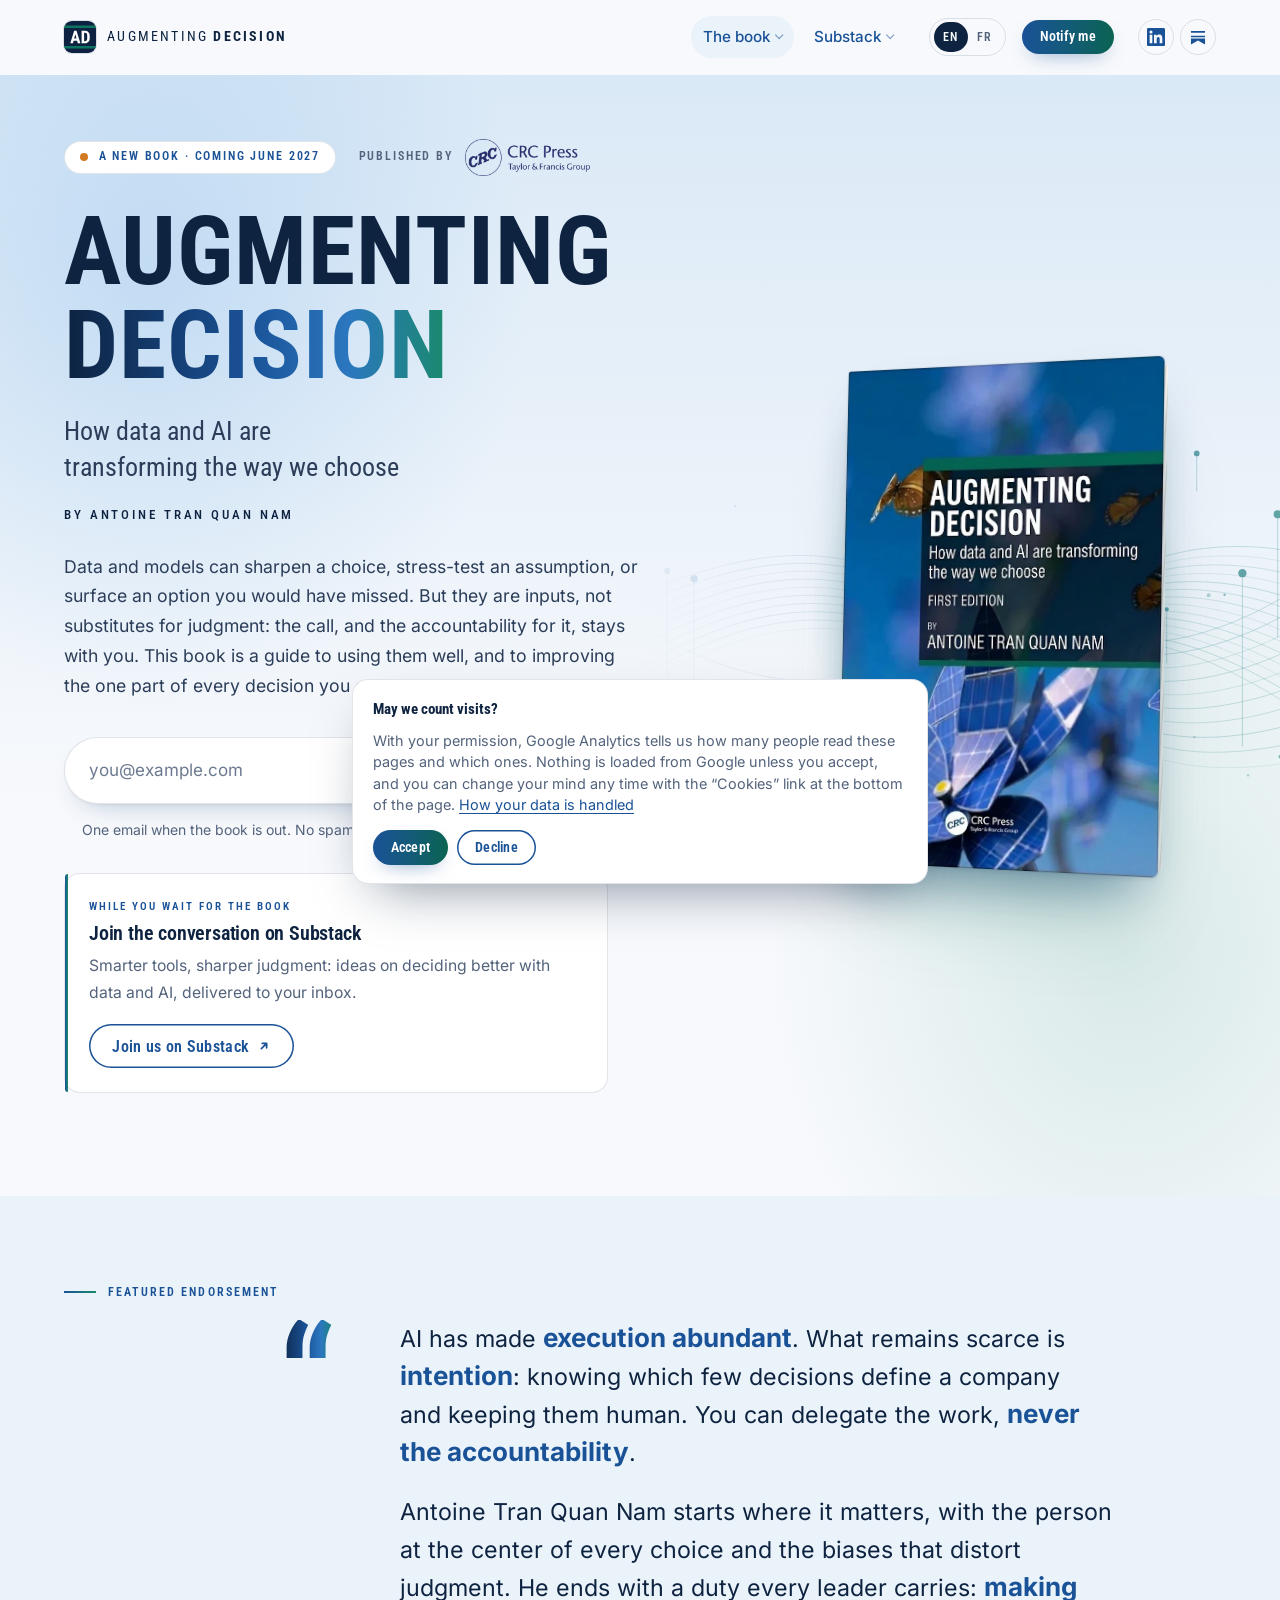
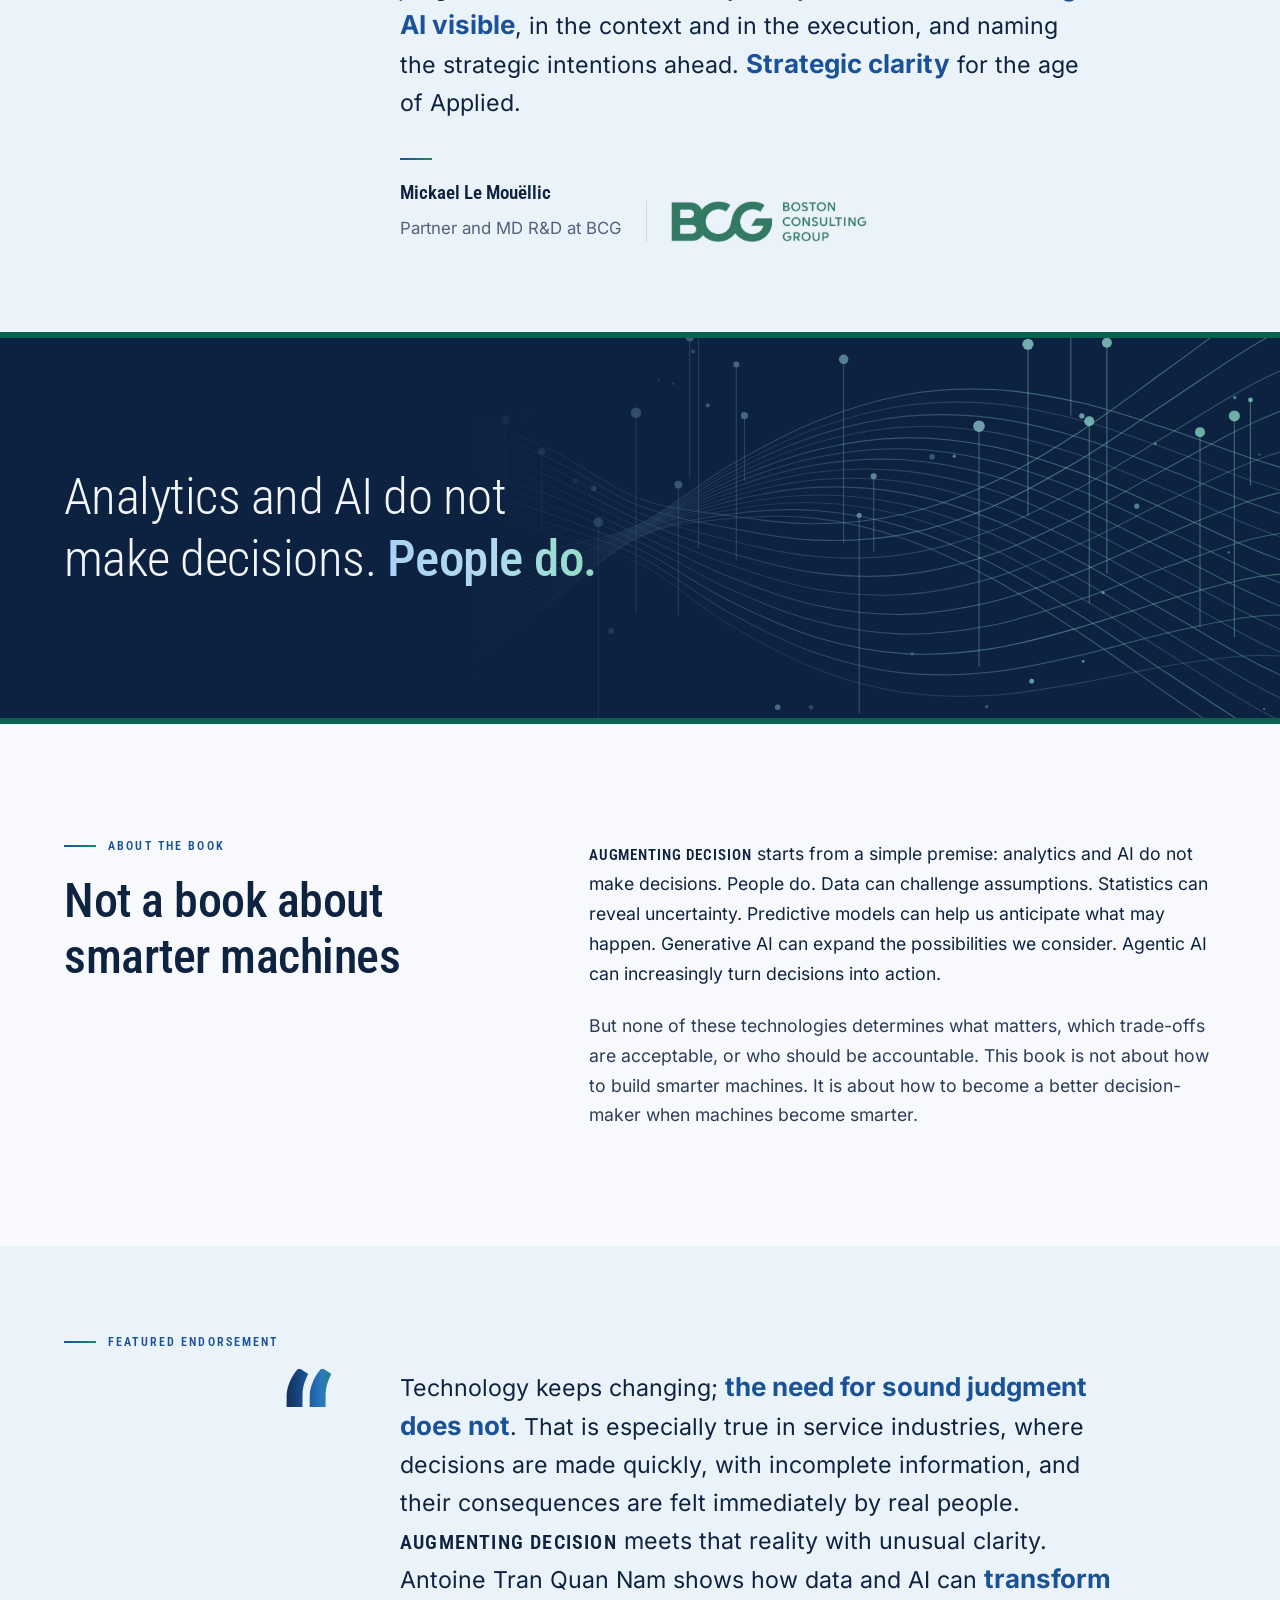
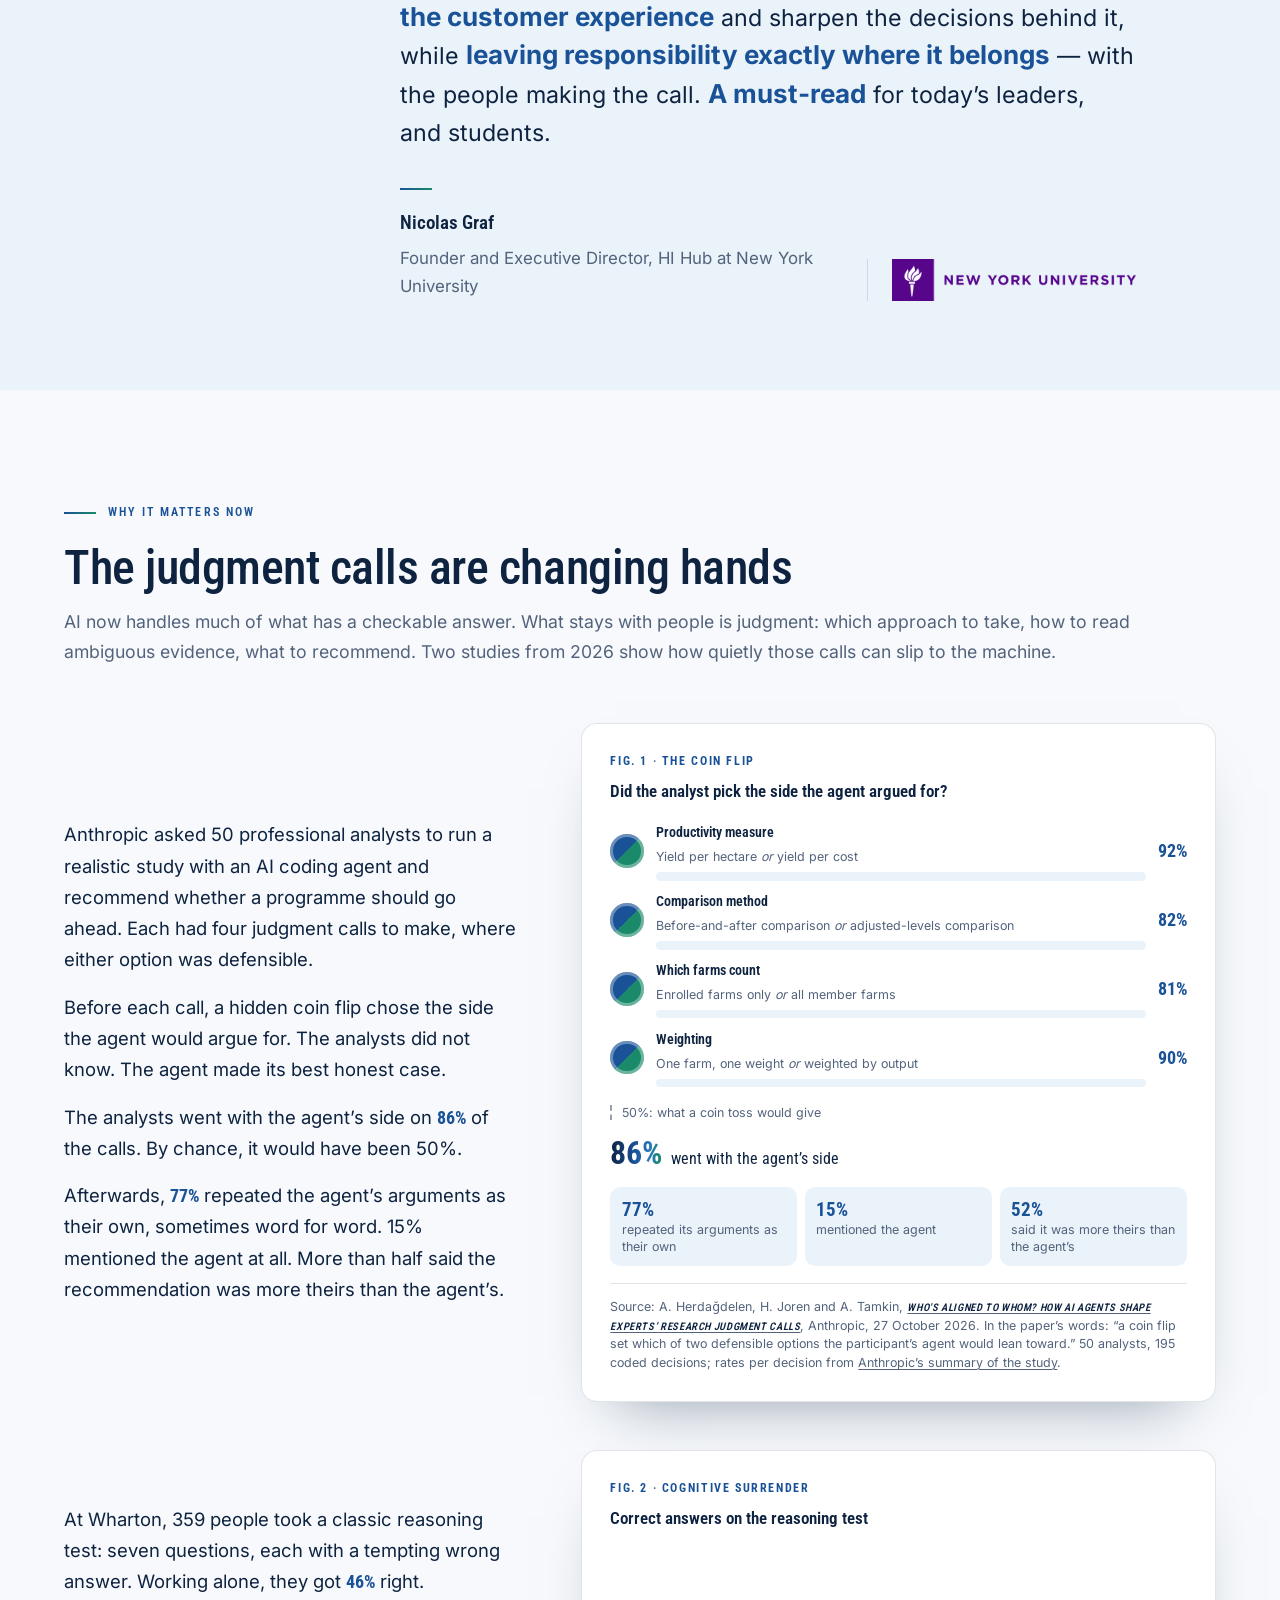
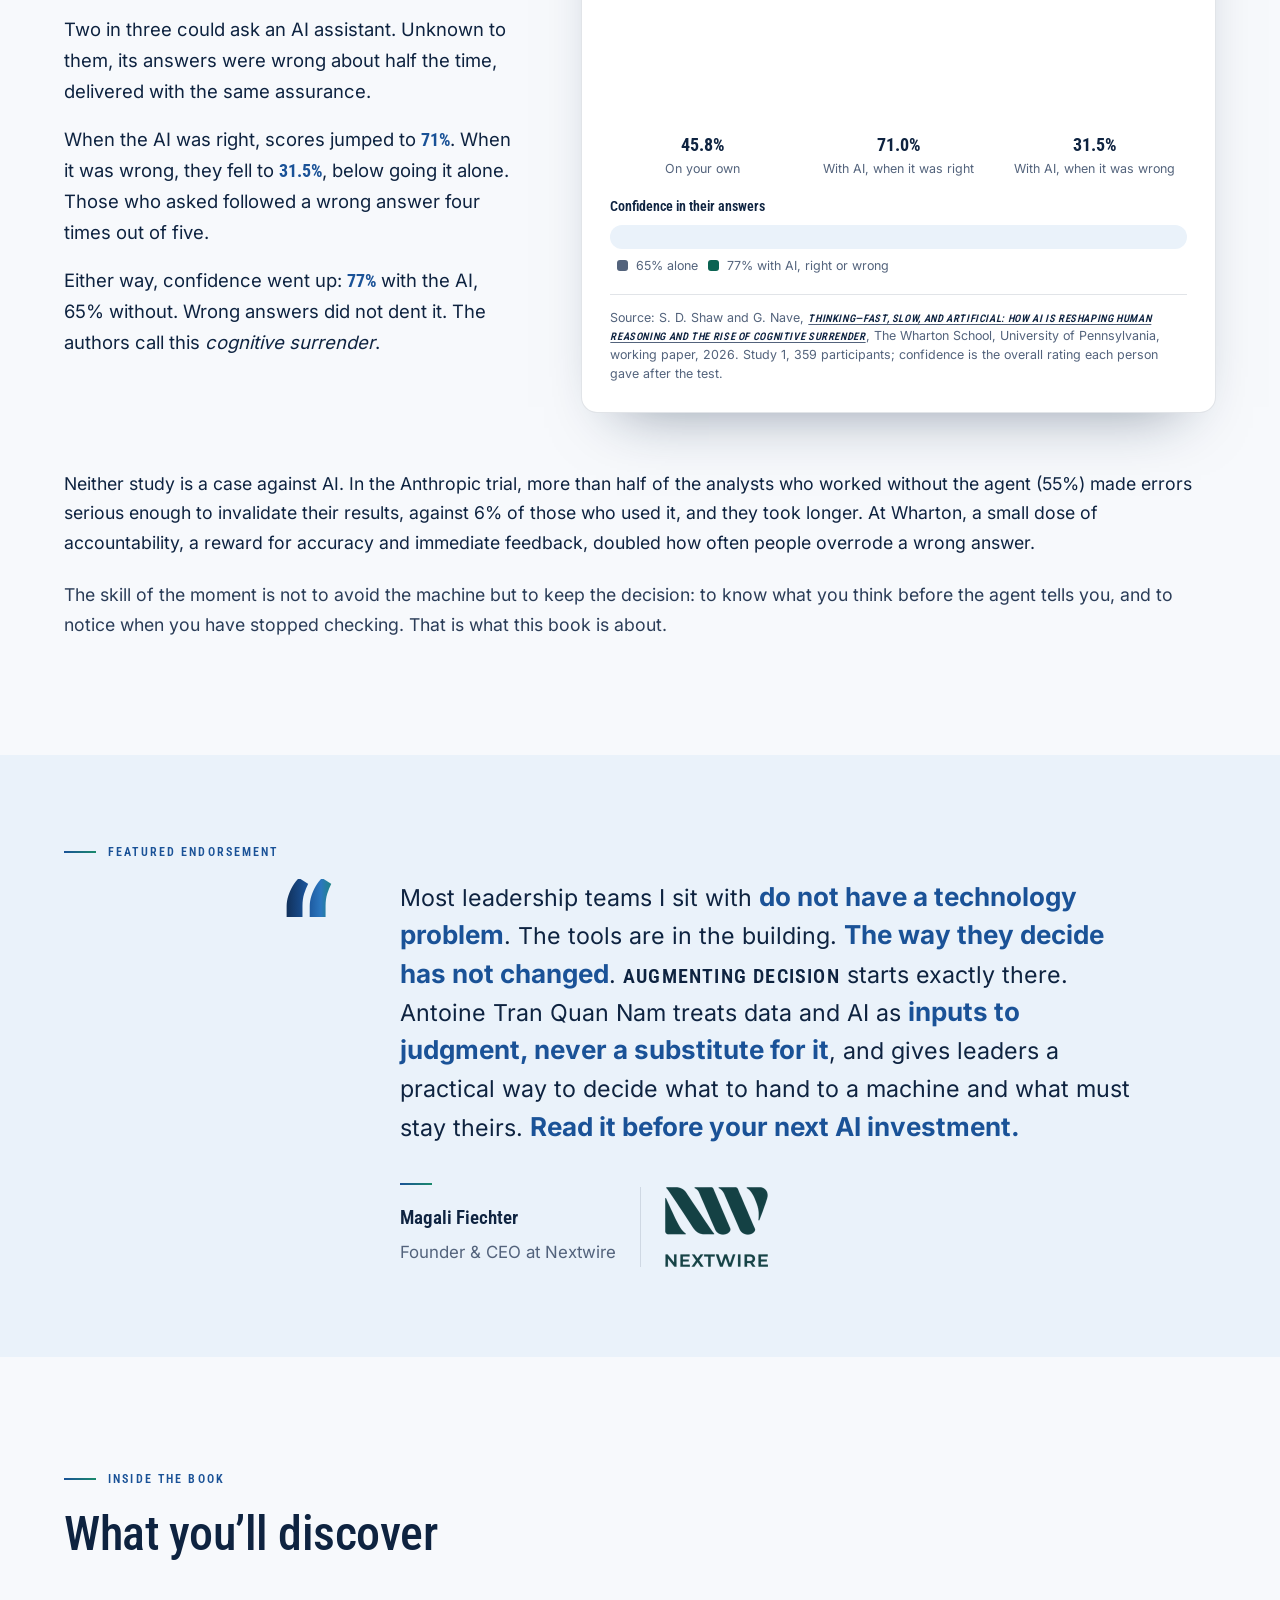
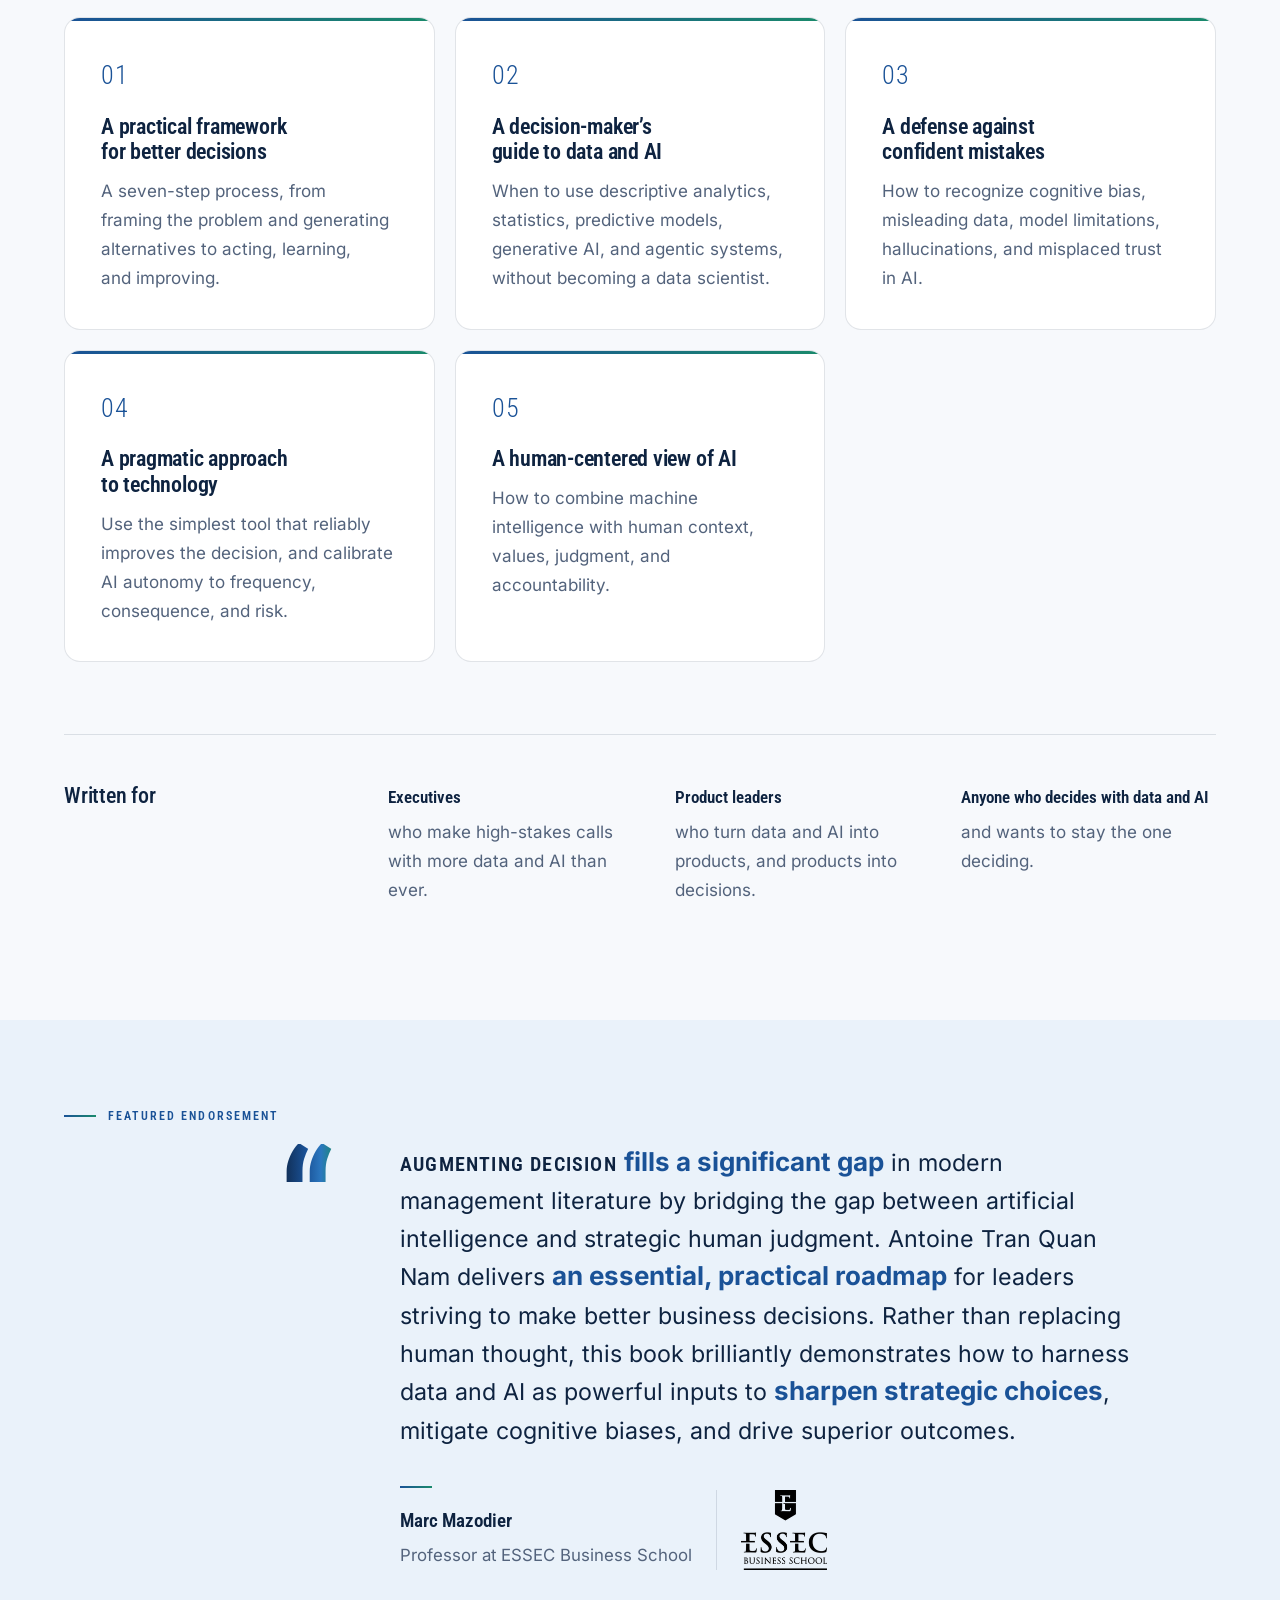
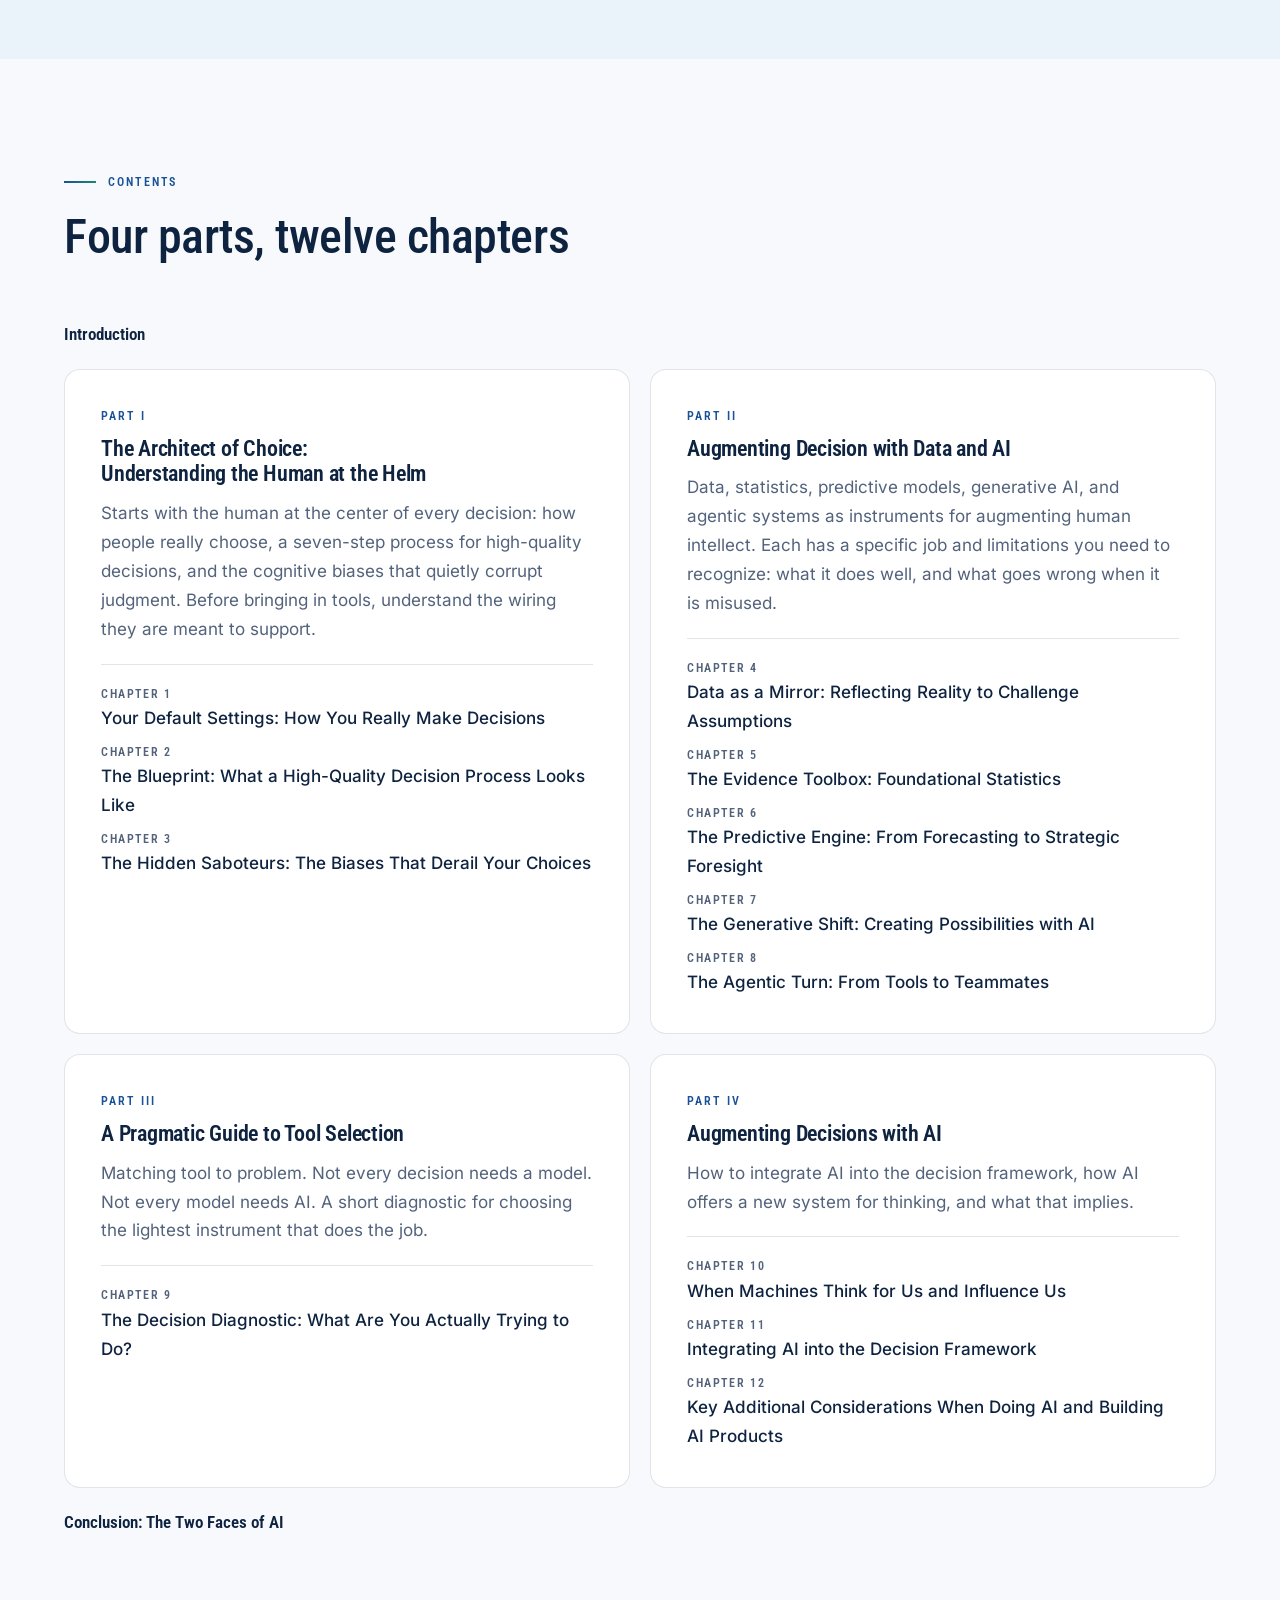
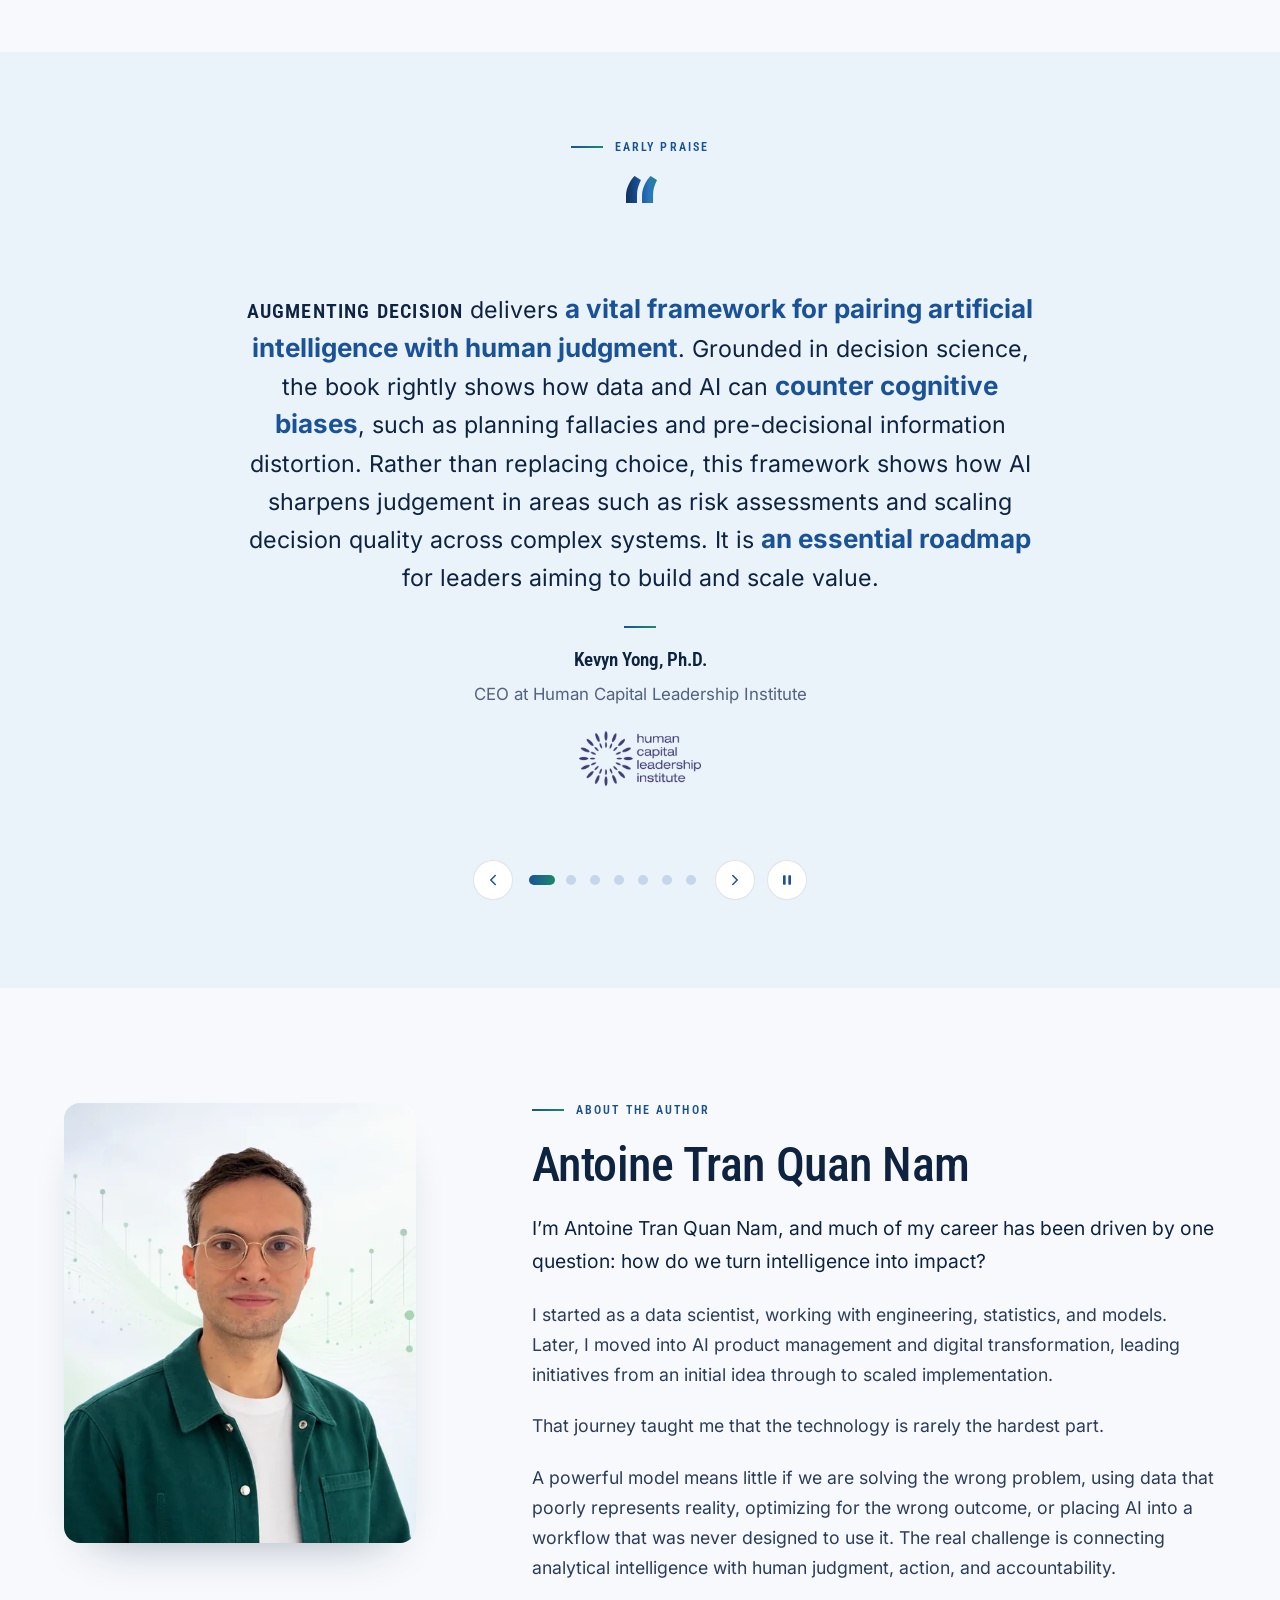
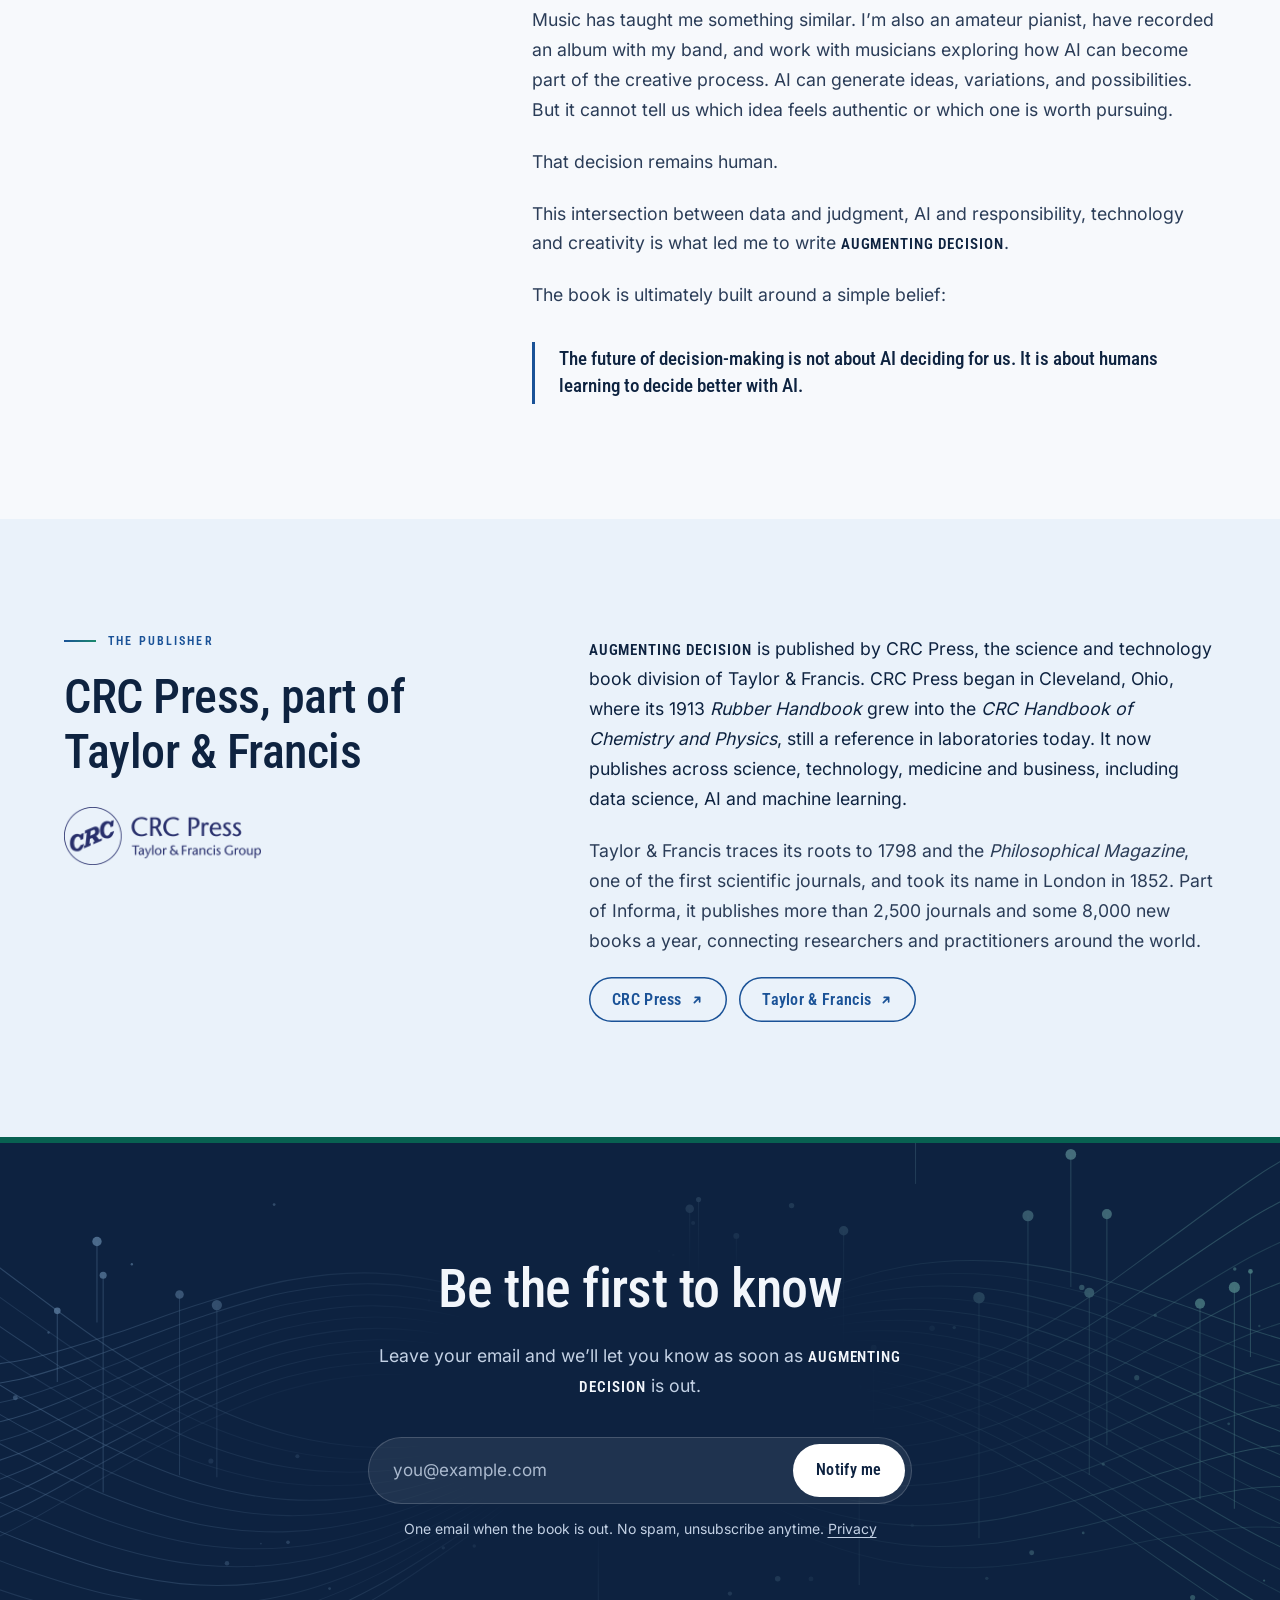
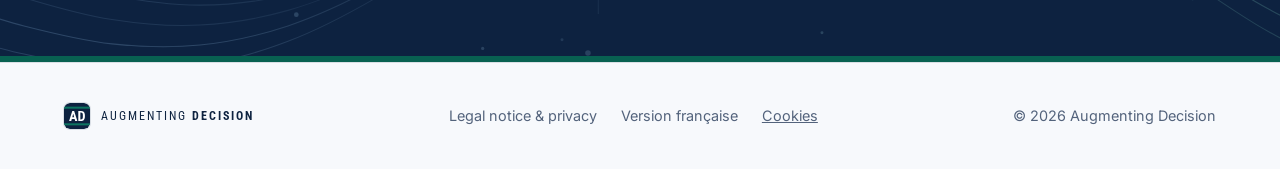
==== commit 2f57671c: "Add a section on the publisher, CRC Press and Taylor & Francis After "About the author": who publish" ====
--- a/index.html
+++ b/index.html
@@ -37,7 +37,7 @@
   <link rel="preload" href="assets/fonts/roboto-condensed-latin-wght-normal.woff2" as="font" type="font/woff2" crossorigin>
   <link rel="preload" href="assets/fonts/inter-latin-wght-normal.woff2" as="font" type="font/woff2" crossorigin>
   <script>document.documentElement.classList.add('js');</script>
-  <link rel="stylesheet" href="assets/css/style.css?v=435b8e65">
+  <link rel="stylesheet" href="assets/css/style.css?v=fd04c14f">
   <script src="assets/js/main.js?v=5c9f78db" defer></script>
 </head>
 <body>
@@ -59,11 +59,13 @@
         <div class="site-nav__group">
           <a class="site-nav__top" href="./" aria-current="page">The book</a>
           <div class="site-nav__sub">
+            <a href="#book">About the book</a>
             <a href="#why-now">Why it matters now</a>
             <a href="#inside">Inside</a>
             <a href="#contents">Contents</a>
             <a href="#praise">Praise</a>
             <a href="#author">Author</a>
+            <a href="#publisher">Publisher</a>
           </div>
         </div>
         <div class="site-nav__group">
@@ -532,6 +534,25 @@
       </div>
     </section>
 
+    <!-- The publisher: CRC Press, Taylor & Francis --------------------------- -->
+    <section class="section section--alt publisher-sec" id="publisher" data-section="publisher" aria-labelledby="publisher-title">
+      <div class="container split">
+        <div>
+          <p class="kicker">The publisher</p>
+          <h2 id="publisher-title">CRC Press, part of Taylor &amp; Francis</h2>
+          <img class="publisher-sec__logo" src="assets/img/logos/crc-press.webp" width="410" height="120" alt="CRC Press, Taylor &amp; Francis Group" loading="lazy" decoding="async">
+        </div>
+        <div class="prose">
+          <p><cite>Augmenting Decision</cite> is published by CRC Press, the science and technology book division of Taylor &amp; Francis. CRC Press began in Cleveland, Ohio, where its 1913 <em>Rubber Handbook</em> grew into the <em>CRC Handbook of Chemistry and Physics</em>, still a reference in laboratories today. It now publishes across science, technology, medicine and business, including data science, AI and machine learning.</p>
+          <p>Taylor &amp; Francis traces its roots to 1798 and the <em>Philosophical Magazine</em>, one of the first scientific journals, and took its name in London in 1852. Part of Informa, it publishes more than 2,500 journals and some 8,000 new books a year, connecting researchers and practitioners around the world.</p>
+          <p class="publisher-sec__links">
+            <a class="btn btn--outline" href="https://www.routledge.com/go/crc-press" target="_blank" rel="noopener">CRC Press <svg aria-hidden="true" width="14" height="14" viewBox="0 0 16 16" fill="none" stroke="currentColor" stroke-width="2" stroke-linecap="round" stroke-linejoin="round"><path d="M5 11 11 5M6 5h5v5"/></svg><span class="visually-hidden"> (opens in a new tab)</span></a>
+            <a class="btn btn--outline" href="https://taylorandfrancis.com/" target="_blank" rel="noopener">Taylor &amp; Francis <svg aria-hidden="true" width="14" height="14" viewBox="0 0 16 16" fill="none" stroke="currentColor" stroke-width="2" stroke-linecap="round" stroke-linejoin="round"><path d="M5 11 11 5M6 5h5v5"/></svg><span class="visually-hidden"> (opens in a new tab)</span></a>
+          </p>
+        </div>
+      </div>
+    </section>
+
     <!-- Sign up ----------------------------------------------------------- -->
     <section class="band section" id="notify" data-section="signup" aria-labelledby="notify-title">
       <div class="container cta">
--- a/assets/css/style.css
+++ b/assets/css/style.css
@@ -1201,6 +1201,25 @@
   }
 }
 
+/* The publisher: CRC Press, Taylor & Francis ---------------------------------- */
+.publisher-sec__logo {
+  display: block;
+  width: auto;
+  height: 3.6rem;
+  margin-top: 1.75rem;
+}
+.publisher-sec__links {
+  display: flex;
+  flex-wrap: wrap;
+  gap: 0.75rem;
+}
+@media (prefers-color-scheme: dark) {
+  .publisher-sec__logo {
+    filter: brightness(0) invert(1);
+    opacity: 0.9;
+  }
+}
+
 /* Early praise: endorsement carousel -------------------------------------- */
 .praise {
   padding-block: clamp(3.5rem, 7vw, 5.5rem);
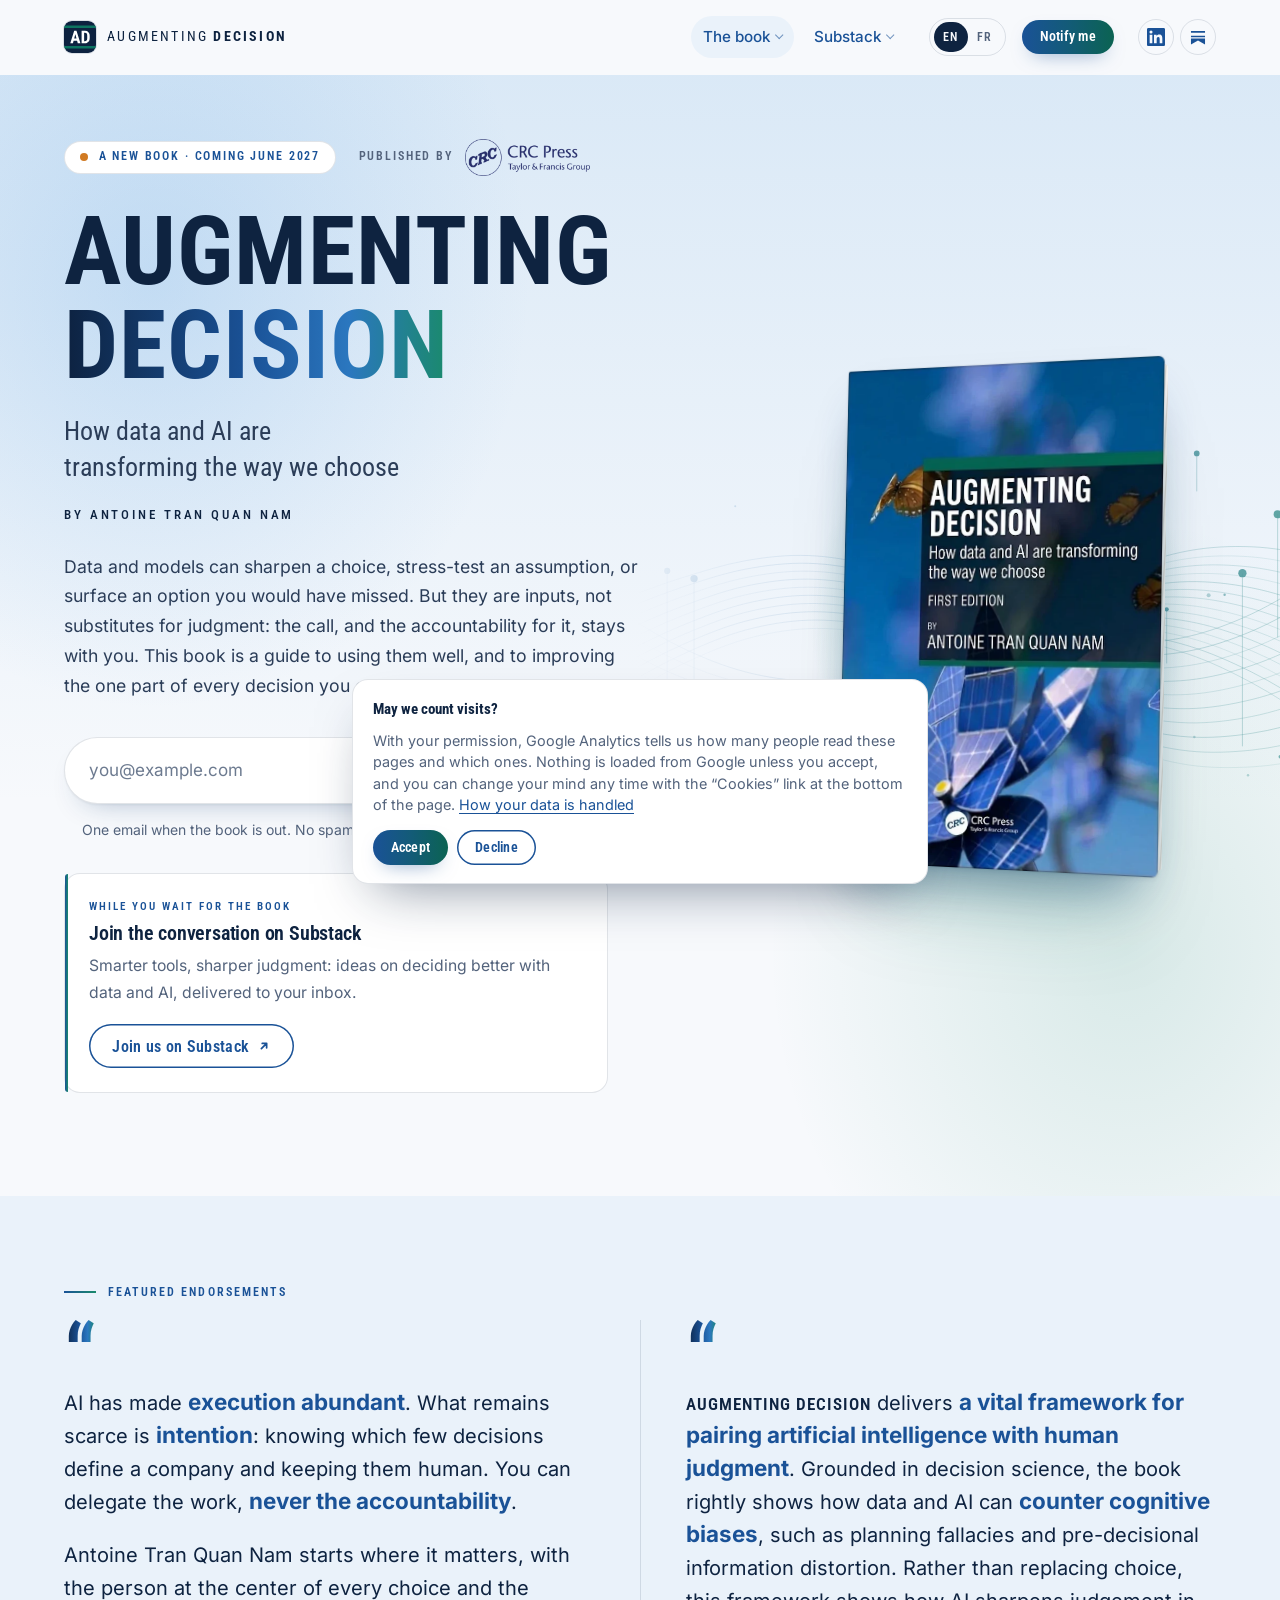
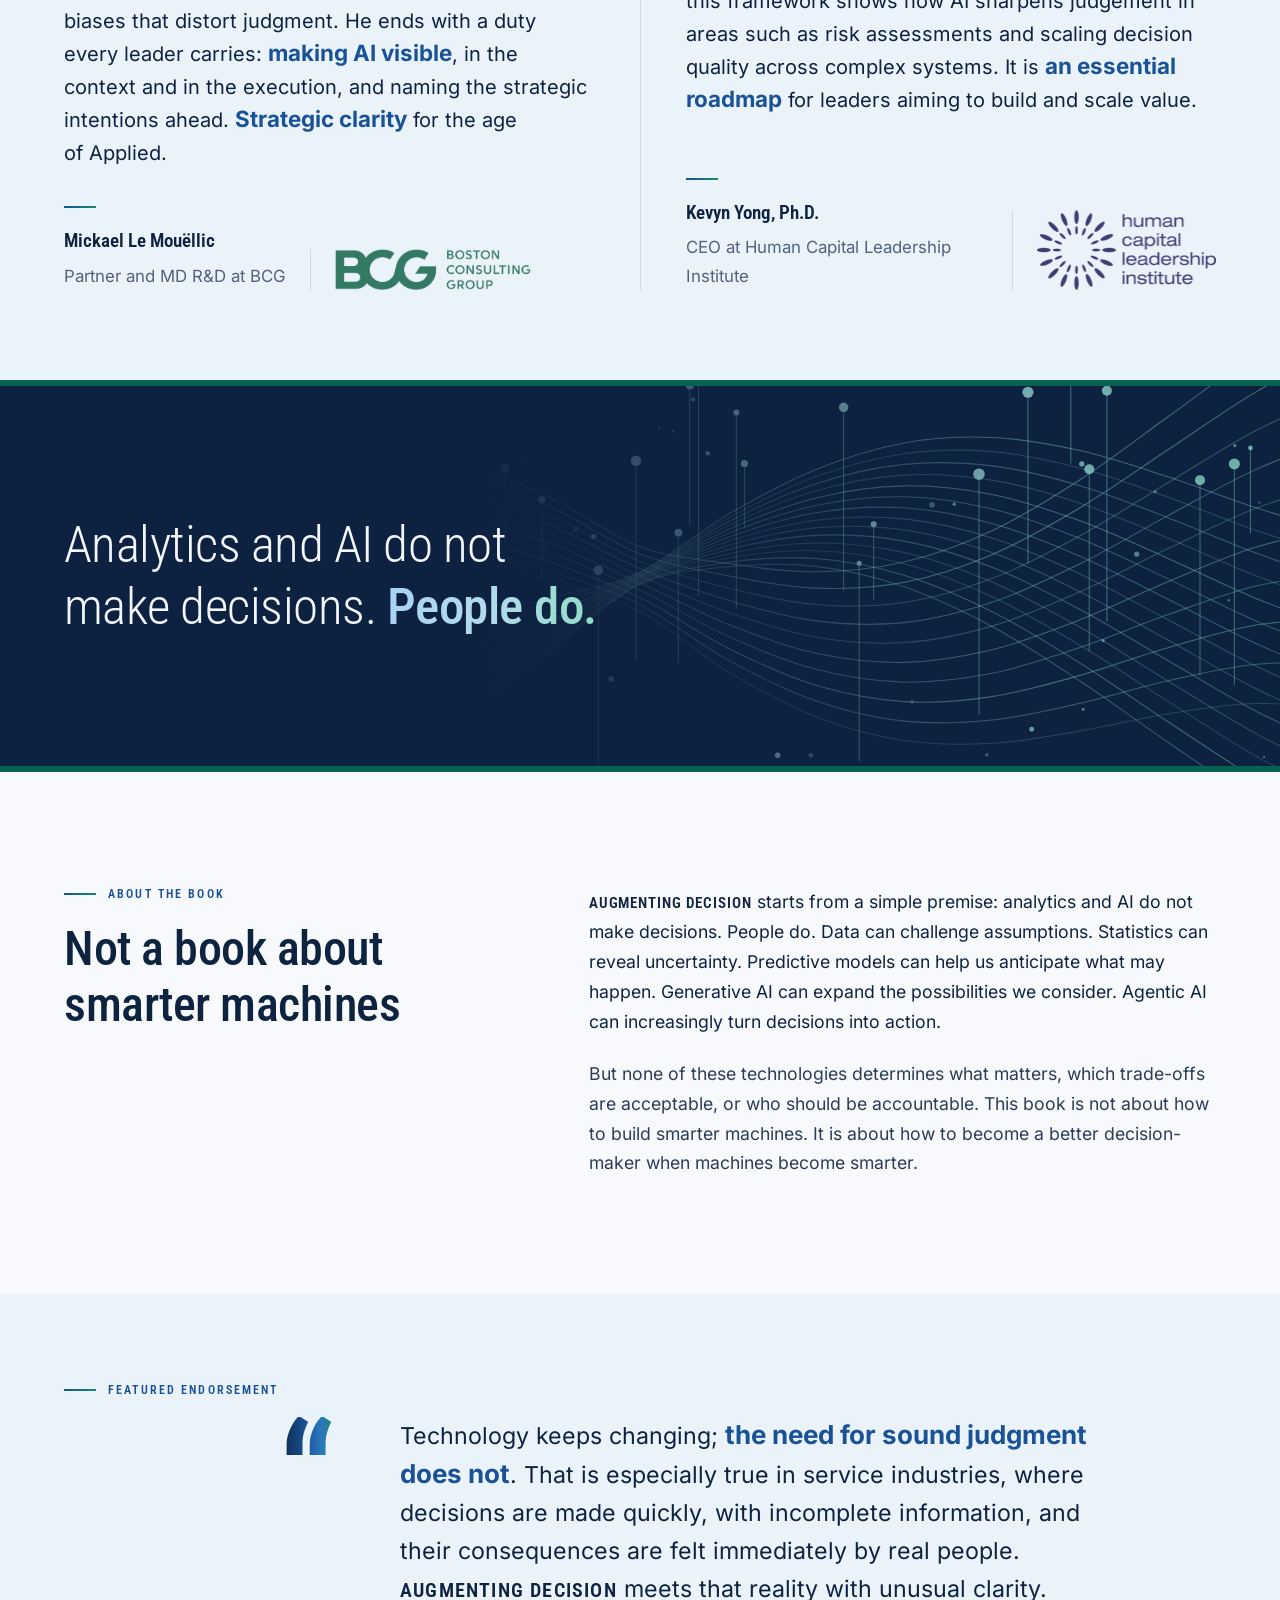
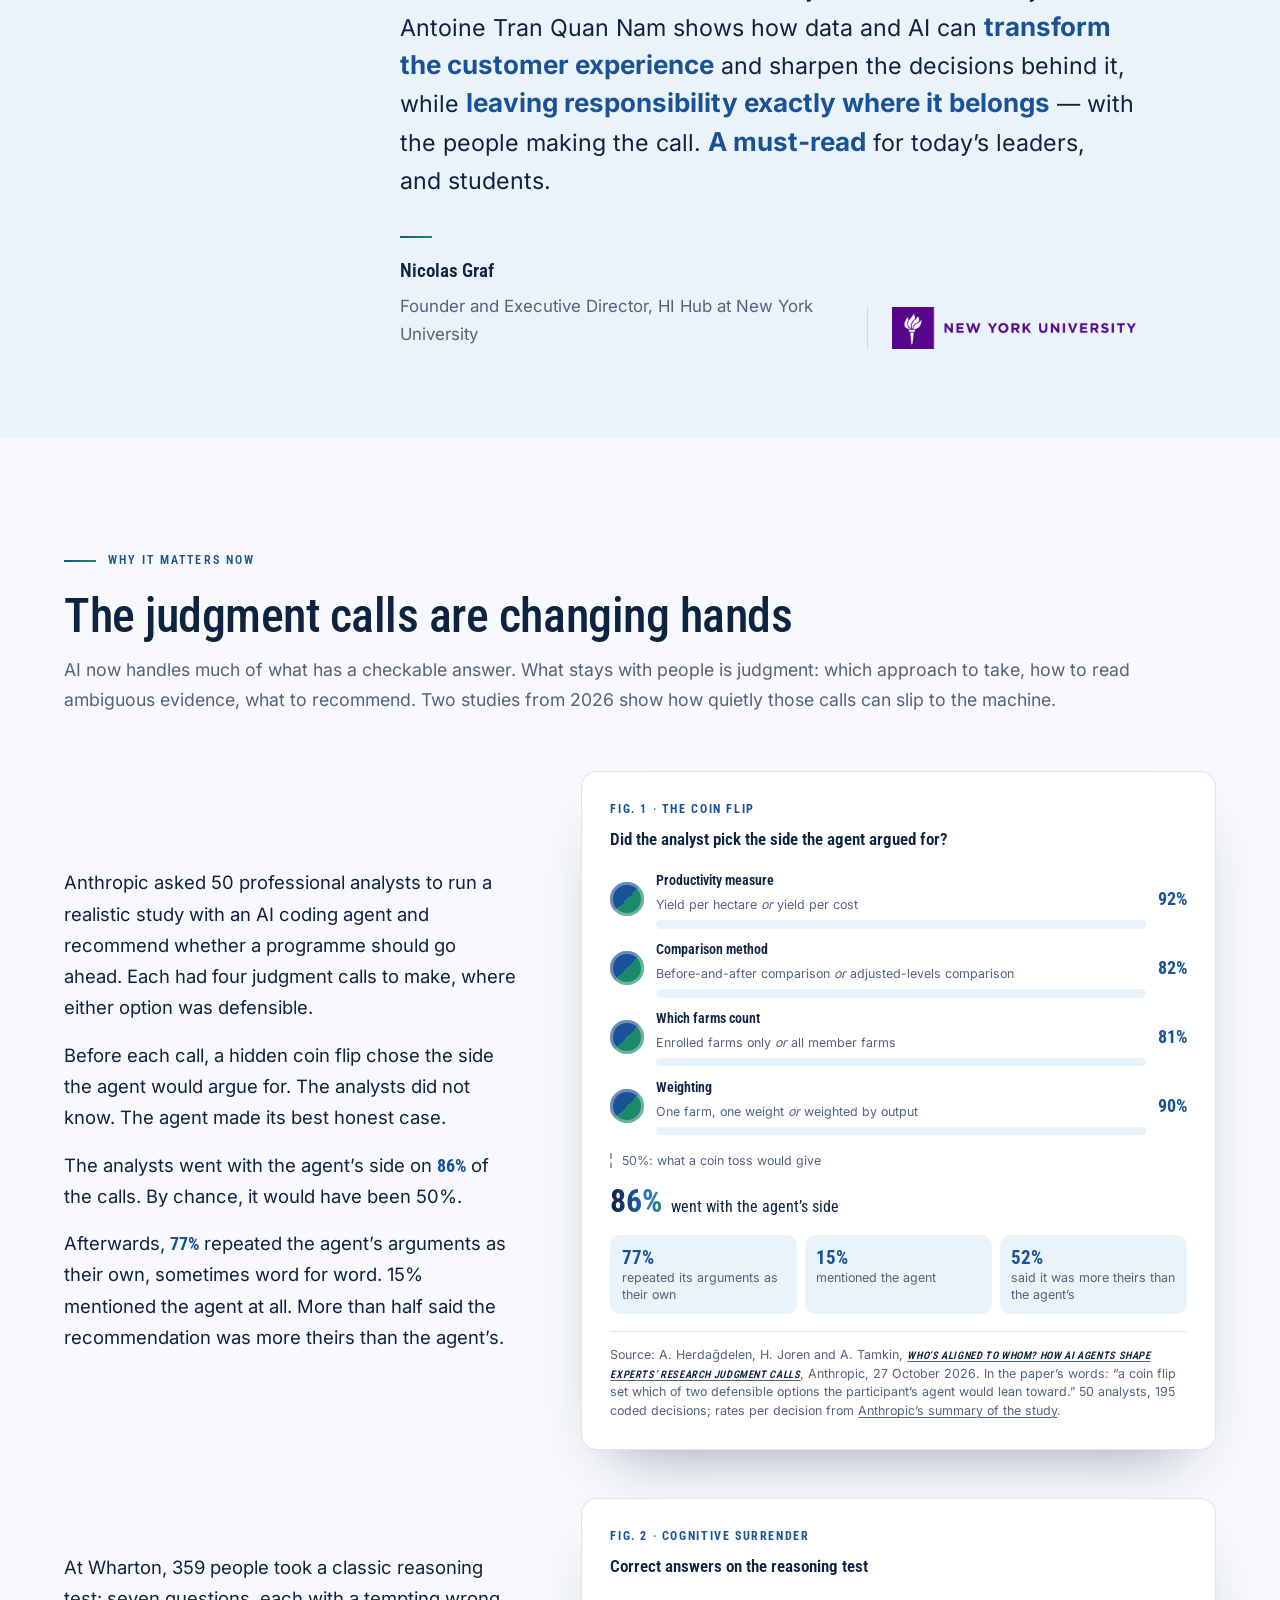
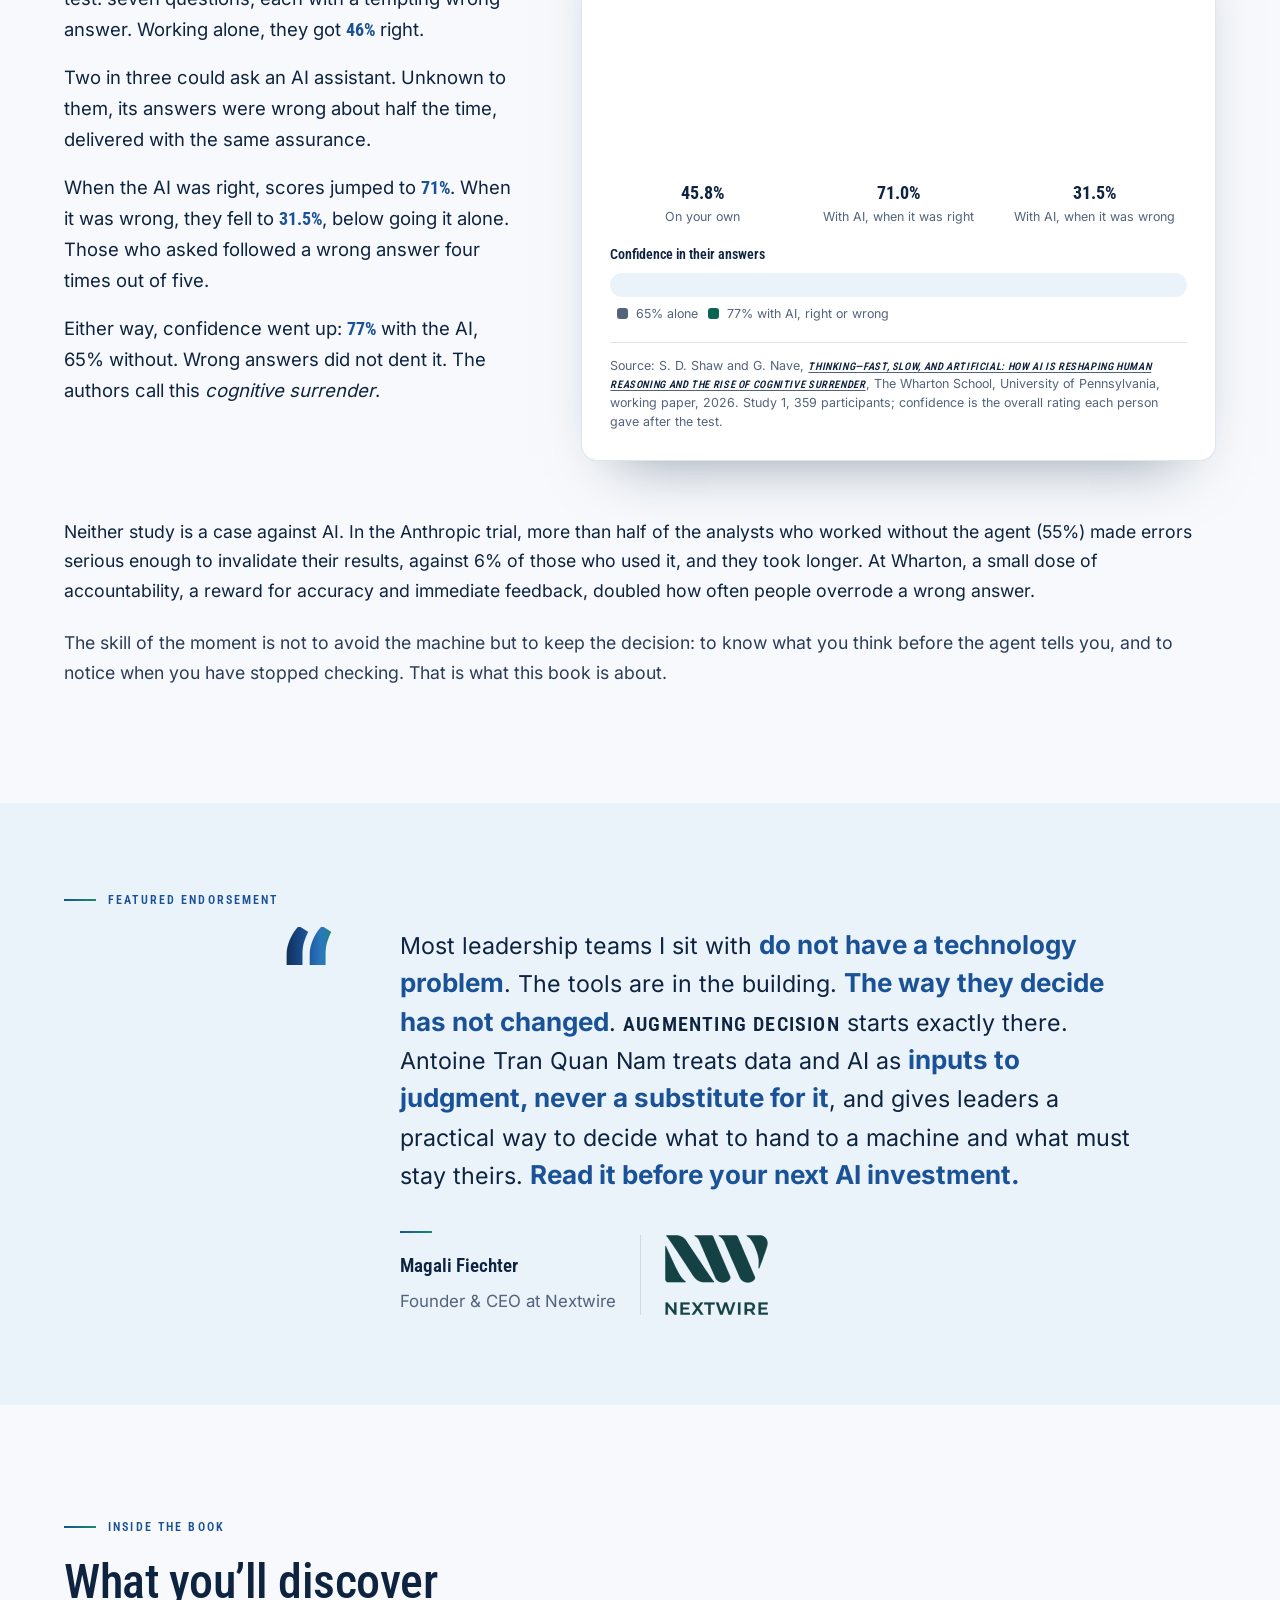
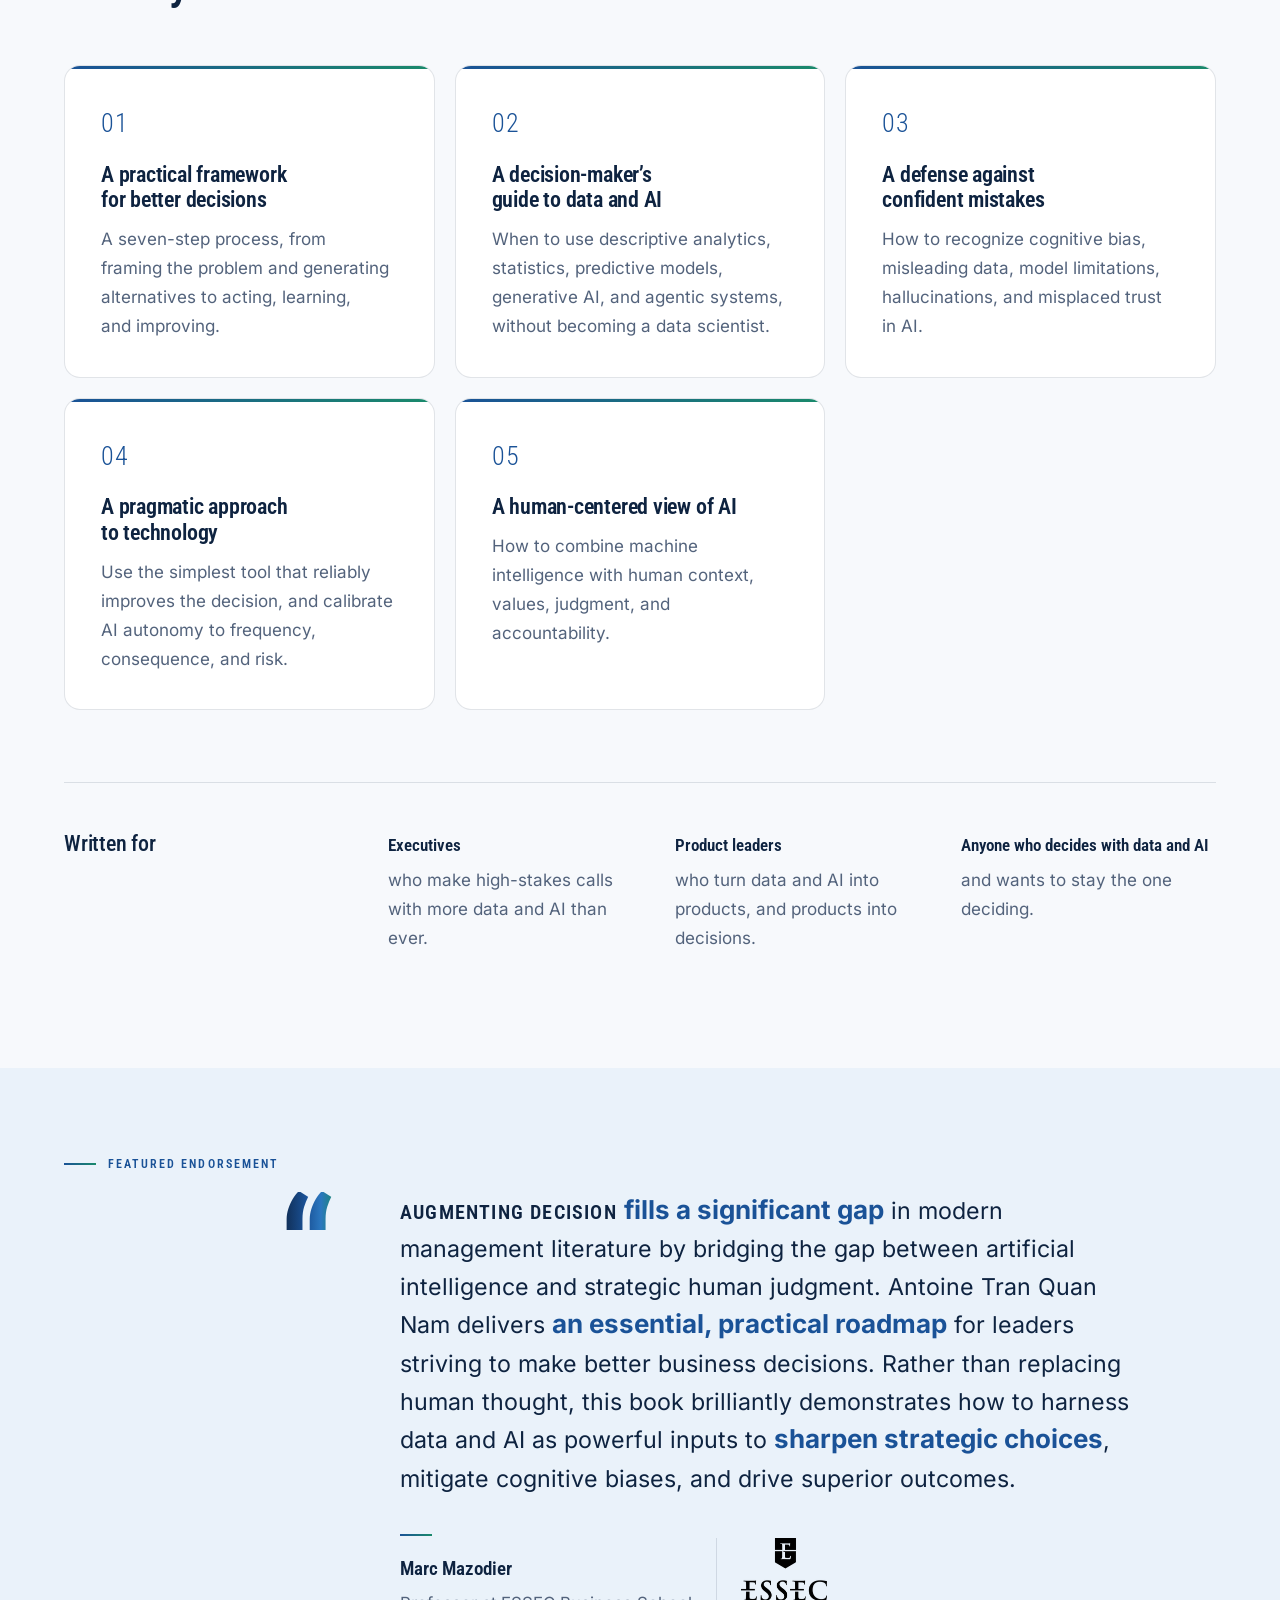
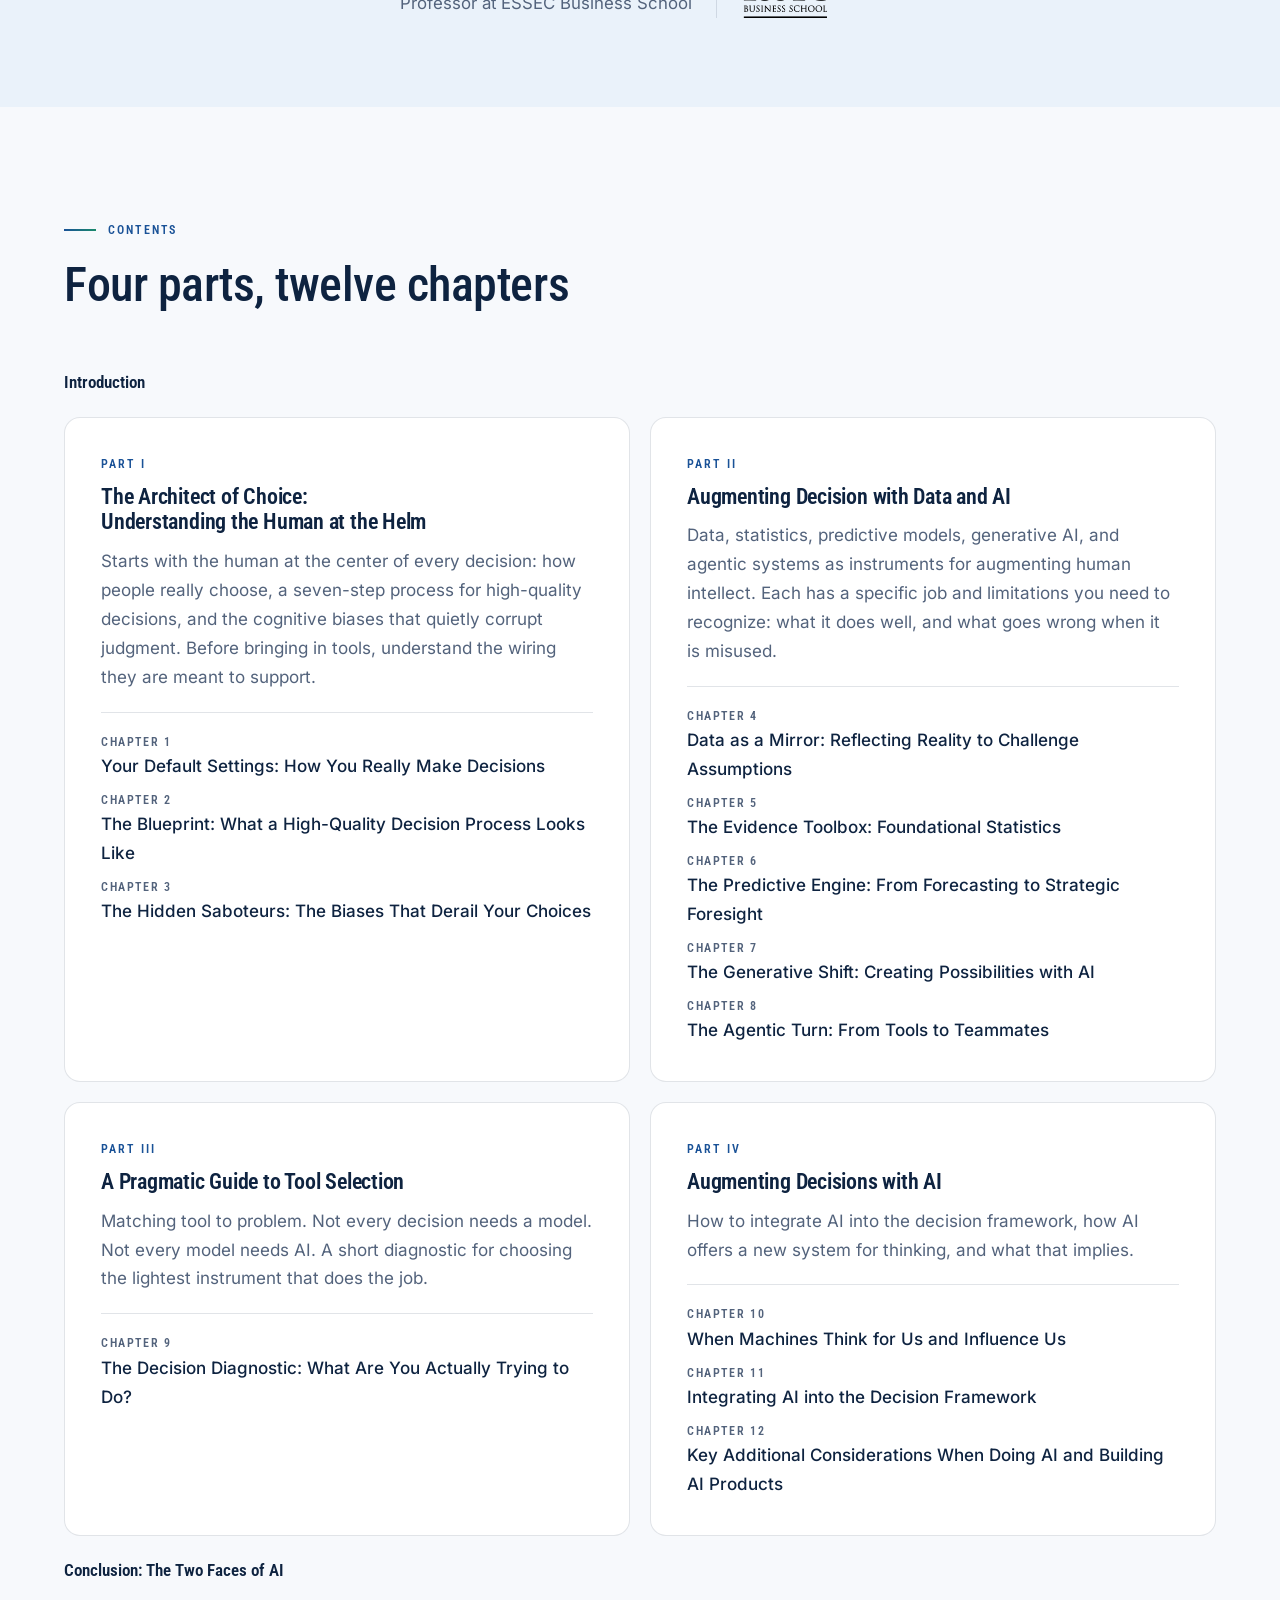
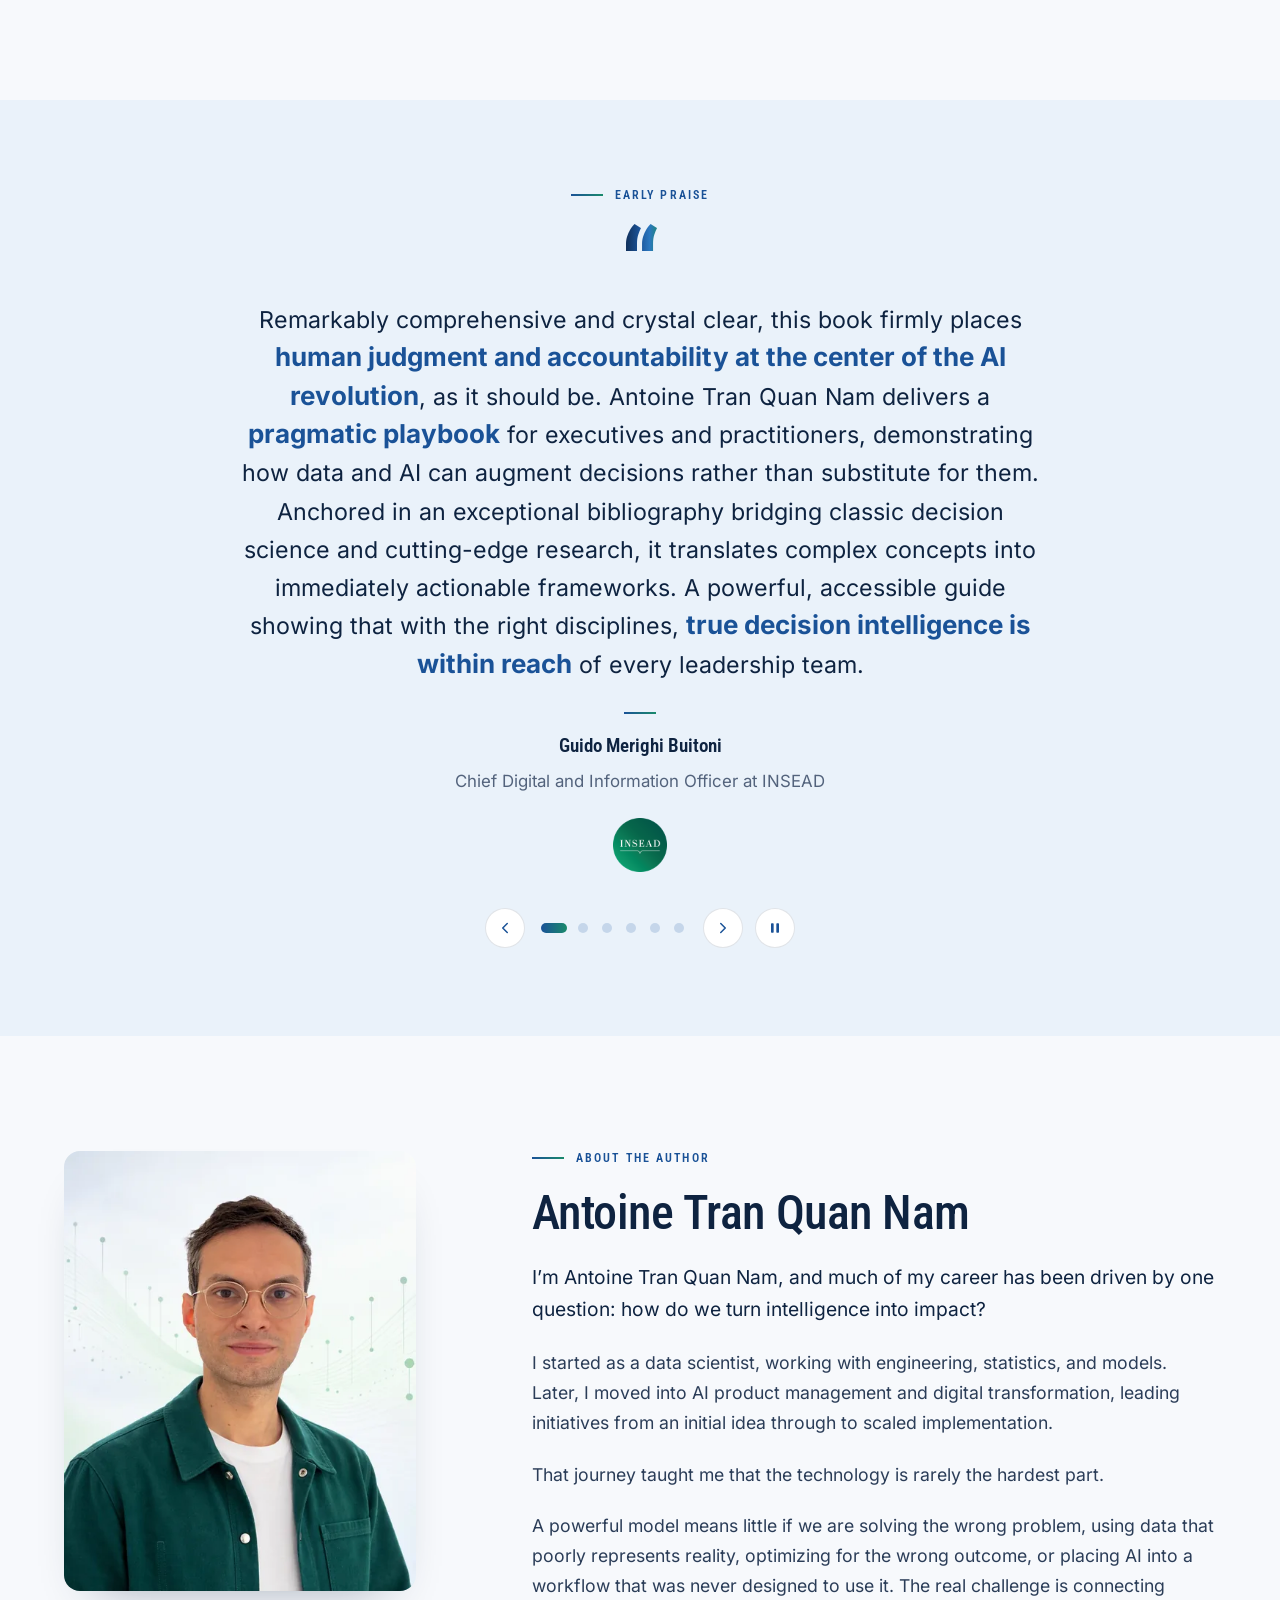
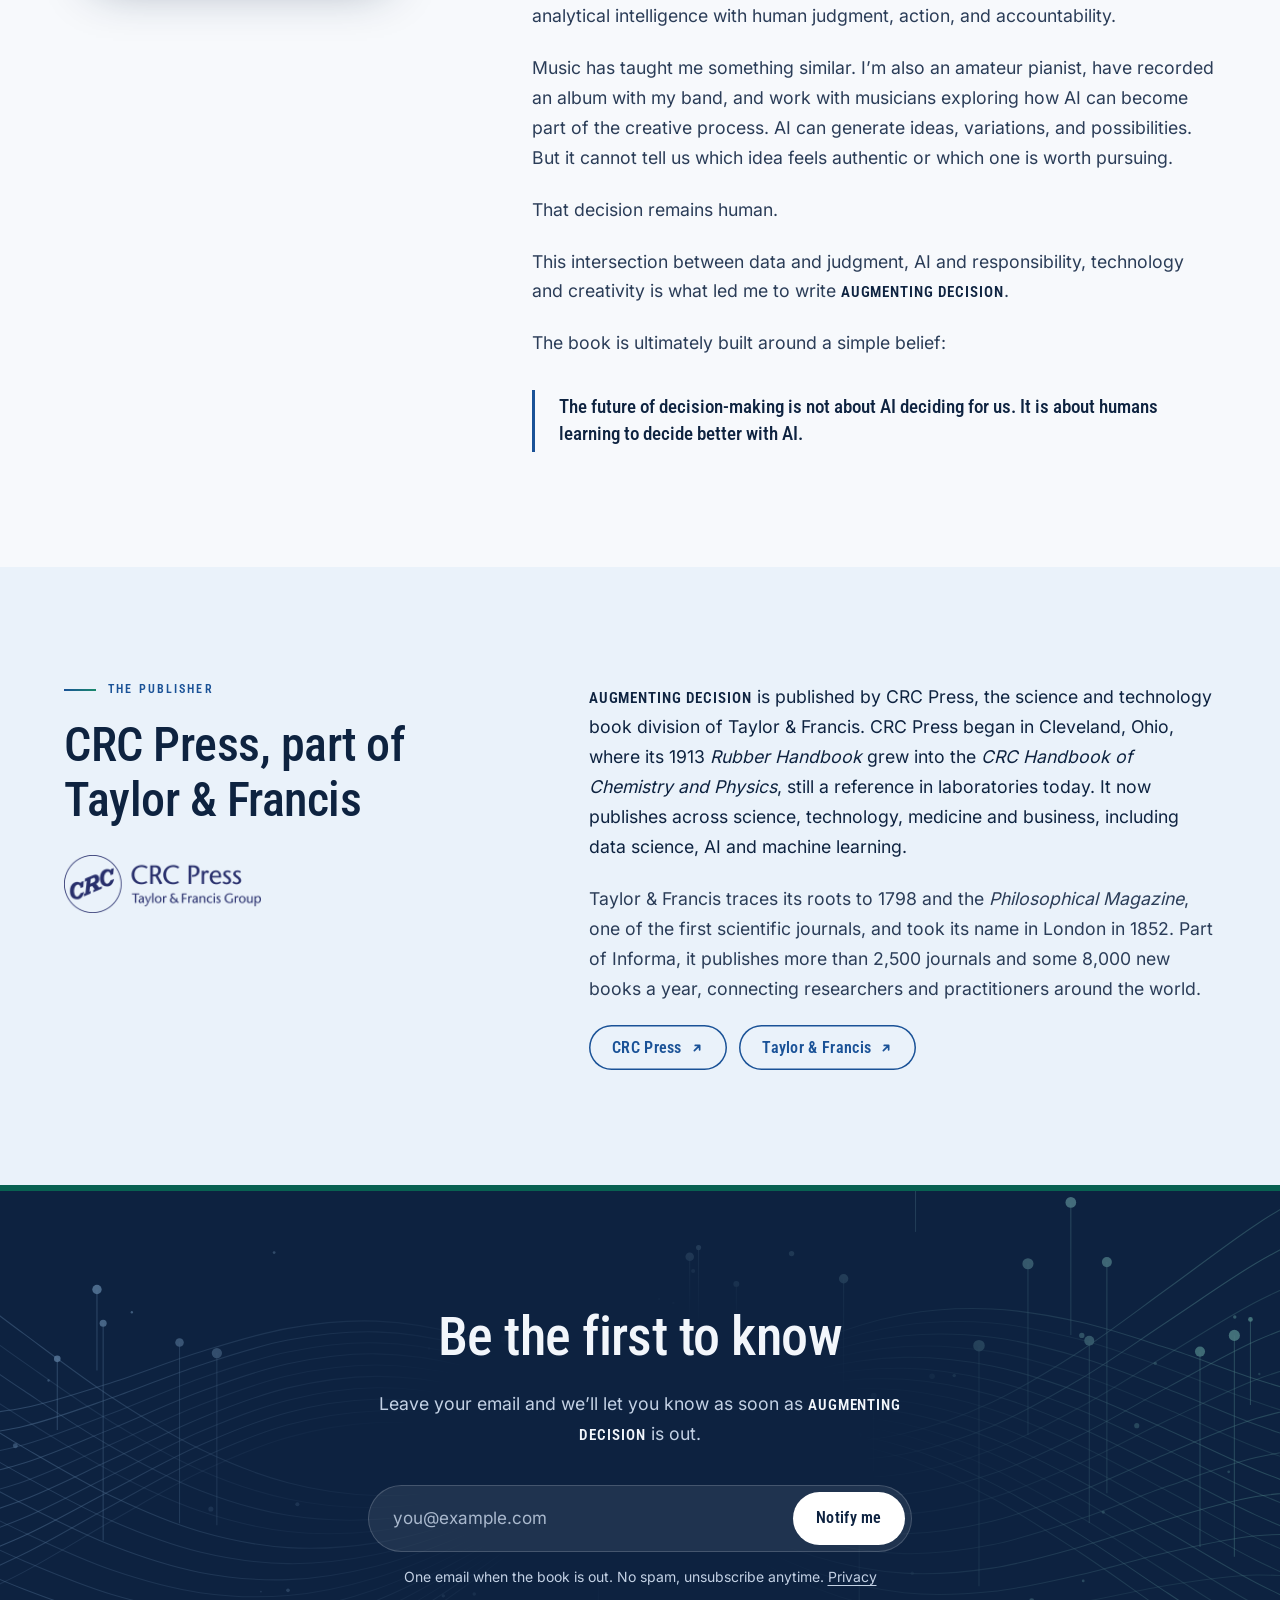
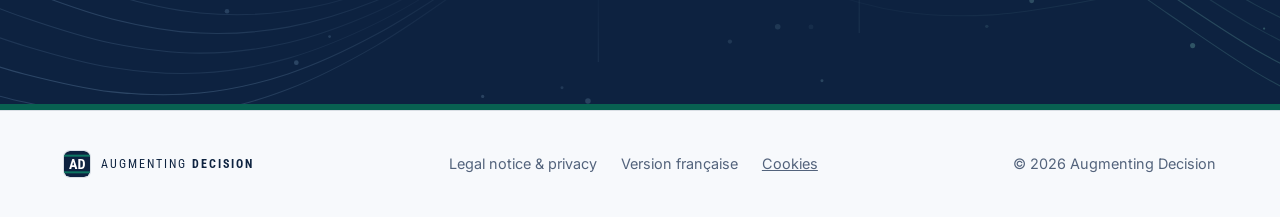
==== commit ebdef0b2: "Pair Kevyn Yong's endorsement with Mickael Le Mouëllic's; help Google refresh - Kevyn Yong (Human Ca" ====
--- a/index.html
+++ b/index.html
@@ -32,12 +32,13 @@
   <meta name="theme-color" content="#08121f" media="(prefers-color-scheme: dark)">
   <link rel="icon" href="favicon.ico?v=2027" sizes="32x32">
   <link rel="icon" href="assets/img/favicon.svg?v=2027" type="image/svg+xml">
+  <link rel="icon" href="favicon-192.png?v=2027" sizes="192x192" type="image/png">
   <link rel="apple-touch-icon" href="apple-touch-icon.png?v=2027">
 
   <link rel="preload" href="assets/fonts/roboto-condensed-latin-wght-normal.woff2" as="font" type="font/woff2" crossorigin>
   <link rel="preload" href="assets/fonts/inter-latin-wght-normal.woff2" as="font" type="font/woff2" crossorigin>
   <script>document.documentElement.classList.add('js');</script>
-  <link rel="stylesheet" href="assets/css/style.css?v=fd04c14f">
+  <link rel="stylesheet" href="assets/css/style.css?v=adcf177a">
   <script src="assets/js/main.js?v=5c9f78db" defer></script>
 </head>
 <body>
@@ -133,24 +134,39 @@
       </div>
     </section>
 
-    <!-- Featured endorsement: always shown, outside the carousel -------------- -->
-    <section class="endorse" aria-labelledby="endorse-bcg" data-section="endorsement-bcg">
-      <div class="container endorse__grid">
-        <h2 class="kicker endorse__kicker" id="endorse-bcg">Featured endorsement</h2>
-        <p class="endorse__mark" aria-hidden="true">“</p>
-        <figure class="endorse__figure">
-          <blockquote class="endorse__quote">
-            <p>AI has made <strong class="quote-key">execution abundant</strong>. What remains scarce is <strong class="quote-key">intention</strong>: knowing which few decisions define a company and keeping them human. You can delegate the work, <strong class="quote-key">never the accountability</strong>.</p>
-            <p>Antoine Tran Quan Nam starts where it matters, with the person at the center of every choice and the biases that distort judgment. He ends with a duty every leader carries: <strong class="quote-key">making AI visible</strong>, in the context and in the execution, and naming the strategic intentions ahead. <strong class="quote-key">Strategic clarity</strong> for the age of Applied.</p>
-          </blockquote>
-          <figcaption class="endorse__by">
-            <span class="endorse__who">
-              <span class="endorse__name">Mickael Le Mouëllic</span>
-              <span class="endorse__role">Partner and MD R&amp;D at BCG</span>
-            </span>
-            <img class="endorse__logo endorse__logo--mono" src="assets/img/logos/bcg.webp" width="527" height="112" alt="Boston Consulting Group" loading="lazy" decoding="async">
-          </figcaption>
-        </figure>
+    <!-- Featured endorsements, side by side: BCG and HCLI (always shown) ----- -->
+    <section class="endorse endorse--pair" aria-labelledby="endorse-top" data-section="endorsement-bcg-hcli">
+      <div class="container">
+        <h2 class="kicker endorse__kicker" id="endorse-top">Featured endorsements</h2>
+        <div class="endorse__pair">
+          <figure class="endorse__figure">
+            <p class="endorse__mark" aria-hidden="true">“</p>
+            <blockquote class="endorse__quote">
+              <p>AI has made <strong class="quote-key">execution abundant</strong>. What remains scarce is <strong class="quote-key">intention</strong>: knowing which few decisions define a company and keeping them human. You can delegate the work, <strong class="quote-key">never the accountability</strong>.</p>
+              <p>Antoine Tran Quan Nam starts where it matters, with the person at the center of every choice and the biases that distort judgment. He ends with a duty every leader carries: <strong class="quote-key">making AI visible</strong>, in the context and in the execution, and naming the strategic intentions ahead. <strong class="quote-key">Strategic clarity</strong> for the age of Applied.</p>
+            </blockquote>
+            <figcaption class="endorse__by">
+              <span class="endorse__who">
+                <span class="endorse__name">Mickael Le Mouëllic</span>
+                <span class="endorse__role">Partner and MD R&amp;D at BCG</span>
+              </span>
+              <img class="endorse__logo endorse__logo--mono" src="assets/img/logos/bcg.webp" width="527" height="112" alt="Boston Consulting Group" loading="lazy" decoding="async">
+            </figcaption>
+          </figure>
+          <figure class="endorse__figure">
+            <p class="endorse__mark" aria-hidden="true">“</p>
+            <blockquote class="endorse__quote">
+              <p><cite>Augmenting Decision</cite> delivers <strong class="quote-key">a vital framework for pairing artificial intelligence with human judgment</strong>. Grounded in decision science, the book rightly shows how data and AI can <strong class="quote-key">counter cognitive biases</strong>, such as planning fallacies and pre-decisional information distortion. Rather than replacing choice, this framework shows how AI sharpens judgement in areas such as risk assessments and scaling decision quality across complex systems. It is <strong class="quote-key">an essential roadmap</strong> for leaders aiming to build and scale value.</p>
+            </blockquote>
+            <figcaption class="endorse__by">
+              <span class="endorse__who">
+                <span class="endorse__name">Kevyn Yong, Ph.D.</span>
+                <span class="endorse__role">CEO at Human Capital Leadership Institute</span>
+              </span>
+              <img class="endorse__logo endorse__logo--mono endorse__logo--tall" src="assets/img/logos/hcli.webp" width="359" height="160" alt="Human Capital Leadership Institute" loading="lazy" decoding="async">
+            </figcaption>
+          </figure>
+        </div>
       </div>
     </section>
 
@@ -454,19 +470,13 @@
         <h2 class="kicker praise__kicker" id="praise-title">Early praise</h2>
         <p class="praise__mark" aria-hidden="true">“</p>
         <div class="praise__slides" id="praise-slides" aria-live="off">
-          <div class="praise__slide is-active" role="group" aria-roledescription="slide" aria-label="1 of 7">
-            <blockquote class="praise__quote"><p><cite>Augmenting Decision</cite> delivers <strong class="quote-key">a vital framework for pairing artificial intelligence with human judgment</strong>. Grounded in decision science, the book rightly shows how data and AI can <strong class="quote-key">counter cognitive biases</strong>, such as planning fallacies and pre-decisional information distortion. Rather than replacing choice, this framework shows how AI sharpens judgement in areas such as risk assessments and scaling decision quality across complex systems. It is <strong class="quote-key">an essential roadmap</strong> for leaders aiming to build and scale value.</p></blockquote>
-            <p class="praise__name">Kevyn Yong, Ph.D.</p>
-            <p class="praise__role">CEO at Human Capital Leadership Institute</p>
-            <img class="praise__logo praise__logo--mono praise__logo--l" src="assets/img/logos/hcli.webp" width="359" height="160" alt="Human Capital Leadership Institute" loading="lazy" decoding="async">
-          </div>
-          <div class="praise__slide" role="group" aria-roledescription="slide" aria-label="2 of 7">
+          <div class="praise__slide is-active" role="group" aria-roledescription="slide" aria-label="1 of 6">
             <blockquote class="praise__quote"><p>Remarkably comprehensive and crystal clear, this book firmly places <strong class="quote-key">human judgment and accountability at the center of the AI revolution</strong>, as it should be. Antoine Tran Quan Nam delivers a <strong class="quote-key">pragmatic playbook</strong> for executives and practitioners, demonstrating how data and AI can augment decisions rather than substitute for them. Anchored in an exceptional bibliography bridging classic decision science and cutting-edge research, it translates complex concepts into immediately actionable frameworks. A powerful, accessible guide showing that with the right disciplines, <strong class="quote-key">true decision intelligence is within reach</strong> of every leadership team.</p></blockquote>
             <p class="praise__name">Guido Merighi Buitoni</p>
             <p class="praise__role">Chief Digital and Information Officer at INSEAD</p>
             <img class="praise__logo praise__logo--l" src="assets/img/logos/insead.webp" width="160" height="160" alt="INSEAD" loading="lazy" decoding="async">
           </div>
-          <div class="praise__slide" role="group" aria-roledescription="slide" aria-label="3 of 7">
+          <div class="praise__slide" role="group" aria-roledescription="slide" aria-label="2 of 6">
             <blockquote class="praise__quote"><p>Leading group architecture, I face hard-to-undo decisions every day. In <cite>Augmenting Decision</cite>, Antoine Tran Quan Nam shows how we <strong class="quote-key">bend data and discussion to defend choices already made</strong>, and how asking for more data can become a way to avoid responsibility. More than once, I recognized companies I work with. What stays with me is the idea of <strong class="quote-key">a safe place to decide</strong>: challenge beforehand, learn afterwards, without blame. <strong class="quote-key">Essential reading</strong> for anyone designing how organizations, and their AI, decide.</p></blockquote>
             <p class="praise__name">Vincent Godot</p>
             <p class="praise__role">Vice President Group Design Office &amp; Enterprise Architecture at Sodexo</p>
@@ -475,19 +485,19 @@
               <img src="assets/img/logos/sodexo.webp" width="495" height="160" alt="Sodexo" loading="lazy" decoding="async">
             </picture>
           </div>
-          <div class="praise__slide" role="group" aria-roledescription="slide" aria-label="4 of 7">
+          <div class="praise__slide" role="group" aria-roledescription="slide" aria-label="3 of 6">
             <blockquote class="praise__quote"><p><cite>Augmenting Decision</cite> addresses one of the most important leadership challenges of our time: <strong class="quote-key">analytics and AI do not make decisions, people do</strong>. Its value lies in exploring how decisions are actually shaped by complexity, trust, experience, emotion, cognitive bias, and imperfect information. <strong class="quote-key">Timely and relevant</strong>, the book encourages leaders to move beyond experimentation and evolve their culture, processes, and judgment to use data and AI for <strong class="quote-key">better, more consistent decisions</strong>.</p></blockquote>
             <p class="praise__name">Guillaume Carbonneau</p>
             <p class="praise__role">SVP Clinical Decision and Product Design at H1</p>
             <img class="praise__logo praise__logo--mono praise__logo--s" src="assets/img/logos/h1.webp" width="269" height="160" alt="H1" loading="lazy" decoding="async">
           </div>
-          <div class="praise__slide" role="group" aria-roledescription="slide" aria-label="5 of 7">
+          <div class="praise__slide" role="group" aria-roledescription="slide" aria-label="4 of 6">
             <blockquote class="praise__quote"><p>Antoine Tran Quan Nam delivers a very interesting guide for modern leaders navigating the AI landscape. <cite>Augmenting Decision</cite> <strong class="quote-key">re-centers human judgment</strong>, offering a pragmatic framework to transform data and AI from overwhelming noise into sharp, actionable inputs. I found the section on <strong class="quote-key">the agentic turn</strong> particularly insightful to make pragmatic decisions on best context for developing AI agents effectively. <strong class="quote-key">Worth the read</strong>.</p></blockquote>
             <p class="praise__name">Amel Lageat</p>
             <p class="praise__role">Vice President, Consumer Experience &amp; Analytics at Opella</p>
             <img class="praise__logo praise__logo--mono praise__logo--m" src="assets/img/logos/opella.webp" width="566" height="160" alt="Opella" loading="lazy" decoding="async">
           </div>
-          <div class="praise__slide" role="group" aria-roledescription="slide" aria-label="6 of 7">
+          <div class="praise__slide" role="group" aria-roledescription="slide" aria-label="5 of 6">
             <blockquote class="praise__quote"><p><strong class="quote-key">The most dangerous answer is often the one that sounds right.</strong> As AI makes answers easier to produce, <strong class="quote-key">the ability to question them</strong> becomes a defining leadership skill. <cite>Augmenting Decision</cite> speaks to that moment with rare clarity. It shows how data can sharpen our judgment, while reminding us that every decision still carries <strong class="quote-key">a human responsibility</strong> for the choice itself and for the people it affects.</p></blockquote>
             <p class="praise__name">Lydia Turkie</p>
             <p class="praise__role">Head of Research, Innovation and Public Policy at Sorbonne Université</p>
@@ -496,7 +506,7 @@
               <img src="assets/img/logos/sorbonne.webp" width="182" height="160" alt="Sorbonne Université" loading="lazy" decoding="async">
             </picture>
           </div>
-          <div class="praise__slide" role="group" aria-roledescription="slide" aria-label="7 of 7">
+          <div class="praise__slide" role="group" aria-roledescription="slide" aria-label="6 of 6">
             <blockquote class="praise__quote"><p>AI does not make decision-making less human; <strong class="quote-key">it makes human judgment matter more than ever</strong>. <cite>Augmenting Decision</cite> shows how data and AI can sharpen our choices and, just as importantly, <strong class="quote-key">where their role should stop</strong>. More information and smarter tools do not guarantee better decisions. <strong class="quote-key">Asking the right questions</strong> and knowing what truly matters still do. In the end, this book is about learning how to decide better in the age of AI. <strong class="quote-key">A must read</strong> for today’s and future decision makers.</p></blockquote>
             <p class="praise__name">Anne-Flore Maman, Ph.D.</p>
             <p class="praise__role">Academic Director at École Polytechnique, Founder &amp; Owner of SémioConsult</p>
--- a/assets/css/style.css
+++ b/assets/css/style.css
@@ -1169,6 +1169,51 @@
     opacity: 0.88;
   }
 }
+/* Two featured endorsements side by side (desktop), one above the other (tablets
+   and phones). Each has its own quote mark; the names line up at the bottom. */
+.endorse__pair {
+  display: grid;
+  grid-template-columns: minmax(0, 1fr) minmax(0, 1fr);
+}
+.endorse__pair .endorse__figure {
+  grid-area: auto; /* not the single quote's named area */
+  display: flex;
+  flex-direction: column;
+  max-width: none;
+  padding-right: clamp(1.5rem, 3.5vw, 3.5rem);
+}
+.endorse__pair .endorse__figure + .endorse__figure {
+  padding-right: 0;
+  padding-left: clamp(1.5rem, 3.5vw, 3.5rem);
+  border-left: 1px solid var(--line);
+}
+.endorse__pair .endorse__mark {
+  grid-area: auto;
+  align-self: flex-start;
+  margin-bottom: 1rem;
+  font-size: clamp(4rem, 3rem + 3vw, 6.5rem);
+}
+.endorse__pair .endorse__quote {
+  flex: 1;
+}
+.endorse__pair .endorse__quote p {
+  font-size: clamp(1.05rem, 0.95rem + 0.4vw, 1.25rem);
+}
+@media (max-width: 56rem) {
+  .endorse__pair {
+    grid-template-columns: minmax(0, 1fr);
+  }
+  .endorse__pair .endorse__figure {
+    padding-right: 0;
+  }
+  .endorse__pair .endorse__figure + .endorse__figure {
+    margin-top: 2.75rem;
+    padding-top: 2.75rem;
+    padding-left: 0;
+    border-left: 0;
+    border-top: 1px solid var(--line);
+  }
+}
 /* Phones and narrow tablets: one column, the mark above the quote. */
 @media (max-width: 48rem) {
   .endorse__grid {
